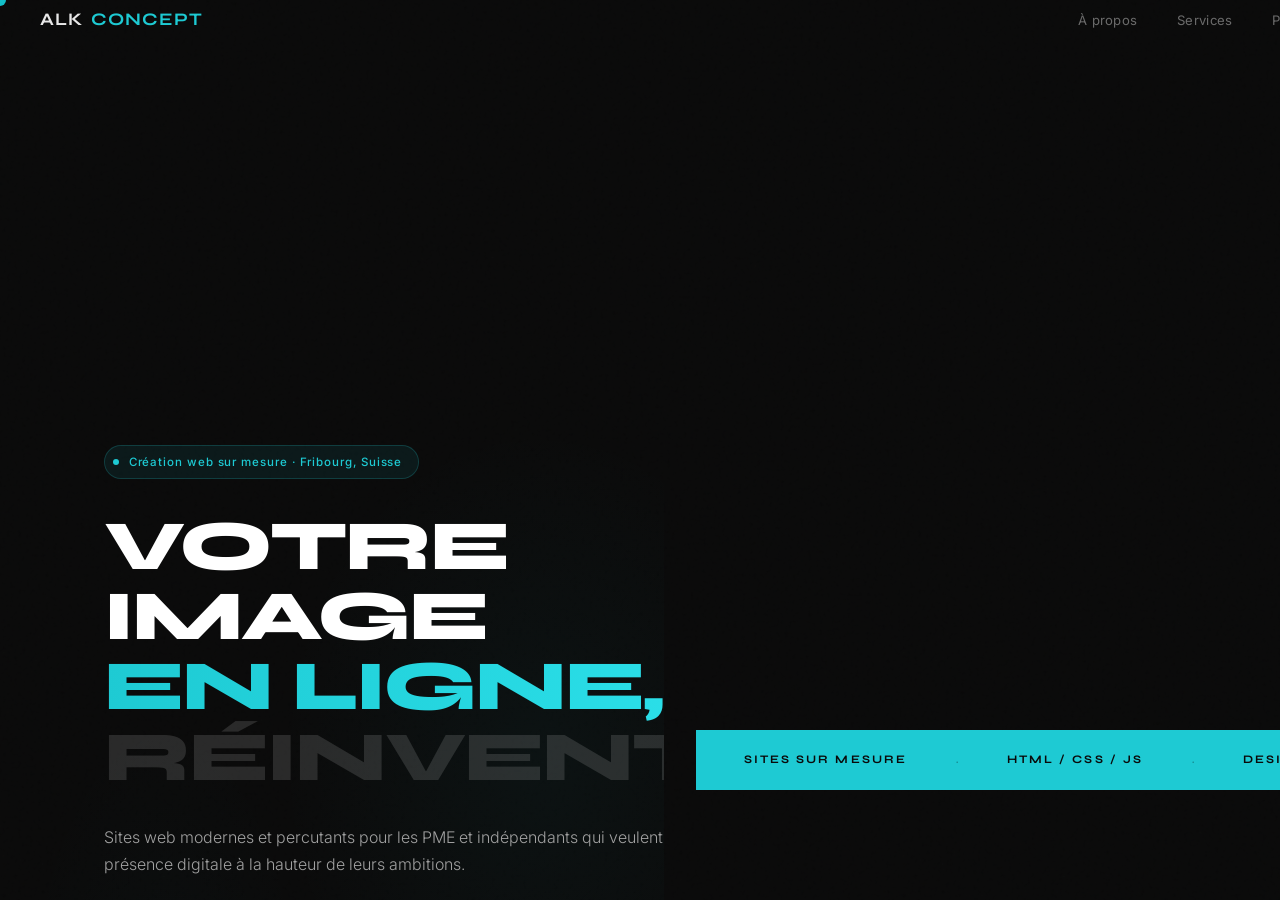
==== index.html @ 7eb096cd "Add files via upload" ====
<!DOCTYPE html>
<html lang="fr">
<head>
<meta charset="UTF-8">
<meta name="viewport" content="width=device-width, initial-scale=1.0, maximum-scale=1.0, user-scalable=no">
<title>ALK Concept | Création de sites web — Fribourg</title>
<link rel="icon" type="image/png" href="Logo%20arri%C3%A8re%20transp.png">
<link rel="apple-touch-icon" href="Logo%20arri%C3%A8re%20transp.png">
<link href="https://fonts.googleapis.com/css2?family=Inter:wght@300;400;500;600;700&family=Syne:wght@400;600;700;800&display=swap" rel="stylesheet">
<style>
*, *::before, *::after { margin:0; padding:0; box-sizing:border-box; }

:root {
  --bg: #0A0A0A;
  --bg2: #0F0F0F;
  --bg3: #141414;
  --white: #FFFFFF;
  --muted: #6B6B6B;
  --subtle: #A1A1A1;
  --accent: #1ECAD3;
  --accent2: #2FE6F0;
  --accent3: #159CA3;
  --border: rgba(255,255,255,0.08);
  --border2: rgba(255,255,255,0.04);
  --glow: rgba(30,202,211,0.25);
  --glow2: rgba(30,202,211,0.08);
}

html { scroll-behavior: smooth; width:100%; -webkit-text-size-adjust:100%; }
body {
  background: var(--bg);
  color: var(--white);
  font-family: 'Inter', sans-serif;
  font-weight: 300;
  line-height: 1.6;
  overflow-x: hidden;
  cursor: none;
}

/* ── CURSOR ─── */
#cursor {
  position: fixed;
  width: 12px; height: 12px;
  background: var(--accent);
  border-radius: 50%;
  pointer-events: none;
  z-index: 9999;
  transform: translate(-50%,-50%);
  transition: transform 0.1s ease, width 0.3s ease, height 0.3s ease, opacity 0.3s ease;
  mix-blend-mode: difference;
}
#cursor-glow {
  position: fixed;
  width: 300px; height: 300px;
  background: radial-gradient(circle, rgba(30,202,211,0.06) 0%, transparent 70%);
  border-radius: 50%;
  pointer-events: none;
  z-index: 9998;
  transform: translate(-50%,-50%);
  transition: transform 0.6s ease;
}
body:has(a:hover) #cursor,
body:has(button:hover) #cursor { width:28px; height:28px; opacity:0.7; }

@media (hover:none) {
  #cursor, #cursor-glow { display:none; }
  body { cursor: auto; }
}

/* ── KEYFRAMES ─── */
@keyframes fadeUp {
  from { opacity:0; transform:translateY(40px); }
  to   { opacity:1; transform:translateY(0); }
}
@keyframes fadeIn {
  from { opacity:0; }
  to   { opacity:1; }
}
@keyframes scrollTicker {
  from { transform:translateX(0); }
  to   { transform:translateX(-50%); }
}
@keyframes float {
  0%,100% { transform:translateY(0) rotate(0deg); }
  50%     { transform:translateY(-20px) rotate(3deg); }
}
@keyframes pulse {
  0%,100% { opacity:0.4; transform:scale(1); }
  50%     { opacity:0.7; transform:scale(1.05); }
}
@keyframes counterUp {
  from { opacity:0; transform:translateY(10px); }
  to   { opacity:1; transform:translateY(0); }
}
@keyframes shimmer {
  0%   { background-position:-200% center; }
  100% { background-position:200% center; }
}
@keyframes borderPulse {
  0%,100% { border-color: rgba(30,202,211,0.3); }
  50%     { border-color: rgba(30,202,211,0.8); }
}

/* ── NOISE TEXTURE ─── */
body::before {
  content:'';
  position:fixed; inset:0;
  background-image: url("data:image/svg+xml,%3Csvg viewBox='0 0 256 256' xmlns='http://www.w3.org/2000/svg'%3E%3Cfilter id='noise'%3E%3CfeTurbulence type='fractalNoise' baseFrequency='0.9' numOctaves='4' stitchTiles='stitch'/%3E%3C/filter%3E%3Crect width='100%25' height='100%25' filter='url(%23noise)' opacity='0.03'/%3E%3C/svg%3E");
  pointer-events:none;
  z-index:1;
  opacity:0.5;
}

/* ── NAV ─── */
#nav {
  position:fixed; top:0; left:0; right:0; z-index:100;
  padding:0 2.5rem;
  height:70px;
  display:grid;
  grid-template-columns: auto 1fr auto;
  align-items:center;
  gap:2rem;
  transition: background 0.4s ease, border-color 0.4s ease;
}
#nav.scrolled {
  background: rgba(10,10,10,0.92);
  backdrop-filter: blur(20px);
  border-bottom: 1px solid var(--border);
}
.nav-logo {
  text-decoration:none; z-index:2;
  display:flex; align-items:center;
  flex-shrink:0; gap:0;
}
.logo-alk {
  font-family:'Syne',sans-serif; font-weight:700;
  font-size:1.1rem; letter-spacing:0.06em;
  color:rgba(255,255,255,0.9);
}
.logo-concept {
  font-family:'Syne',sans-serif; font-weight:700;
  font-size:1.1rem; letter-spacing:0.06em;
  color:var(--accent); margin-left:0.45em;
}
.nav-center {
  display:flex; gap:2.5rem; list-style:none;
  justify-content:center; align-items:center;
}
.nav-center a {
  font-size:0.82rem; font-weight:400;
  color:var(--muted); text-decoration:none;
  transition:color 0.3s; letter-spacing:0.02em;
  white-space:nowrap;
}
.nav-center a:hover { color:var(--white); }
.nav-cta {
  background: transparent;
  border: 1px solid var(--border2);
  color:var(--white); padding:0.55rem 1.4rem;
  font-size:0.8rem; font-weight:500;
  border-radius:100px; text-decoration:none;
  transition: all 0.3s ease; white-space:nowrap;
  backdrop-filter:blur(10px); flex-shrink:0;
}
.nav-cta:hover {
  background:var(--accent);
  border-color:var(--accent);
  box-shadow: 0 0 30px var(--glow);
}
.nav-toggle {
  display:none; background:none; border:none;
  color:var(--white); cursor:none; padding:0.4rem;
  grid-column:3;
}
.nav-toggle svg { width:22px; height:22px; }
.nav-mobile {
  display:none;
  position:fixed; inset:70px 0 0 0;
  background: rgba(10,10,10,0.98);
  backdrop-filter:blur(20px);
  flex-direction:column; align-items:center; justify-content:center;
  gap:2.5rem; z-index:99;
}
.nav-mobile.open { display:flex; }
.nav-mobile a {
  font-family:'Syne',sans-serif; font-size:2rem; font-weight:700;
  color:var(--muted); text-decoration:none;
  transition:color 0.3s;
}
.nav-mobile a:hover { color:var(--accent); }

/* ── HERO ─── */
.hero {
  min-height:100vh;
  display:grid; grid-template-columns:1fr 1fr;
  position:relative; overflow:hidden;
  padding-top:70px;
}
.hero-left {
  display:flex; flex-direction:column; justify-content:center;
  padding: 6rem 3rem 6rem 4rem;
  position:relative; z-index:2;
}
.hero-right {
  position:relative; overflow:hidden;
  background: linear-gradient(135deg, rgba(30,202,211,0.03) 0%, transparent 60%);
}

/* Mesh gradient background */
.hero::after {
  content:'';
  position:absolute; inset:0;
  background:
    radial-gradient(ellipse 60% 50% at 80% 50%, rgba(30,202,211,0.04) 0%, transparent 70%),
    radial-gradient(ellipse 40% 60% at 20% 80%, rgba(30,202,211,0.02) 0%, transparent 60%);
  pointer-events:none;
}

.hero-badge {
  display:inline-flex; align-items:center; gap:0.6rem;
  background: rgba(30,202,211,0.08);
  border:1px solid rgba(30,202,211,0.2);
  border-radius:100px; padding:0.4rem 1rem 0.4rem 0.5rem;
  font-size:0.72rem; font-weight:500; letter-spacing:0.08em;
  color:var(--accent); margin-bottom:2rem;
  width:fit-content;
  animation: fadeUp 0.8s ease-out both;
}
.hero-badge-dot {
  width:6px; height:6px; border-radius:50%;
  background:var(--accent);
  animation: pulse 2s ease-in-out infinite;
}

.hero h1 {
  font-family:'Syne',sans-serif;
  font-size:clamp(3rem,5.5vw,5.5rem);
  font-weight:800; line-height:1.0;
  letter-spacing:-0.03em; margin-bottom:2rem;
  animation: fadeUp 0.8s ease-out 0.15s both;
}
.hero h1 .line1 { display:block; color:var(--white); }
.hero h1 .line2 {
  display:block;
  background: linear-gradient(90deg, var(--accent), var(--accent2), var(--accent));
  background-size:200% auto;
  -webkit-background-clip:text; -webkit-text-fill-color:transparent;
  background-clip:text;
  animation: shimmer 3s linear infinite;
}
.hero h1 .line3 {
  display:block;
  color: rgba(255,255,255,0.13);
}

.hero-sub {
  font-size:1rem; color:var(--subtle); font-weight:300;
  max-width:38rem; line-height:1.7; margin-bottom:3rem;
  animation: fadeUp 0.8s ease-out 0.3s both;
}
.hero-actions {
  display:flex; gap:1rem; flex-wrap:wrap;
  animation: fadeUp 0.8s ease-out 0.45s both;
}
.btn-primary {
  background:var(--accent); color:#0A0A0A;
  padding:0.9rem 2.2rem; font-size:0.85rem; font-weight:600;
  border-radius:100px; text-decoration:none;
  transition:all 0.3s ease; display:inline-flex; align-items:center; gap:0.5rem;
  letter-spacing:0.02em; border:none; cursor:none;
  position:relative; overflow:hidden;
}
.btn-primary::after {
  content:'';
  position:absolute; inset:0;
  background:linear-gradient(90deg,transparent,rgba(255,255,255,0.3),transparent);
  transform:translateX(-100%);
  transition:transform 0.5s;
}
.btn-primary:hover::after { transform:translateX(100%); }
.btn-primary:hover {
  background:var(--accent2);
  box-shadow:0 10px 40px var(--glow);
  transform:translateY(-2px);
}
.btn-ghost {
  background:transparent; color:var(--white);
  padding:0.9rem 2.2rem; font-size:0.85rem; font-weight:500;
  border-radius:100px; text-decoration:none; letter-spacing:0.02em;
  border:1px solid var(--border); transition:all 0.3s ease;
  display:inline-flex; align-items:center; gap:0.5rem;
}
.btn-ghost:hover {
  border-color:var(--accent);
  color:var(--accent);
  background:rgba(30,202,211,0.05);
}

.hero-stats {
  display:flex; gap:3rem; margin-top:4rem; padding-top:3rem;
  border-top:1px solid var(--border);
  animation: fadeUp 0.8s ease-out 0.6s both;
}
.hero-stat-val {
  font-family:'Syne',sans-serif;
  font-size:1.8rem; font-weight:700; color:var(--white);
  display:block; line-height:1;
}
.hero-stat-val span { color:var(--accent); }
.hero-stat-label {
  font-size:0.75rem; color:var(--muted); margin-top:0.3rem;
  display:block; letter-spacing:0.05em;
}

/* Hero visual — carousel */
.hero-visual {
  position:absolute; inset:0;
  display:flex; align-items:center; justify-content:center;
}
.card-carousel {
  display:flex; flex-direction:column; align-items:center; gap:1.5rem;
  width:320px;
}
.card-slides {
  position:relative; width:100%; height:380px;
}
.c-card {
  position:absolute; inset:0;
  border-radius:24px; overflow:hidden;
  background: linear-gradient(135deg, var(--bg3) 0%, rgba(30,202,211,0.04) 100%);
  border:1px solid var(--border);
  padding:2rem;
  display:flex; flex-direction:column;
  opacity:0; transform:translateX(40px) scale(0.96);
  transition: opacity 0.45s ease, transform 0.45s ease;
  pointer-events:none; cursor:default;
}
.c-card.active {
  opacity:1; transform:translateX(0) scale(1);
  pointer-events:auto;
}
.c-card.exit {
  opacity:0; transform:translateX(-40px) scale(0.96);
}
.c-card-num {
  font-family:'Syne',sans-serif; font-size:0.65rem; font-weight:700;
  color:var(--accent); letter-spacing:0.18em; margin-bottom:1.2rem;
}
.c-card-title {
  font-family:'Syne',sans-serif; font-size:1.35rem; font-weight:700;
  color:var(--white); line-height:1.2; margin-bottom:0.4rem;
}
.c-card-sub { font-size:0.78rem; color:var(--muted); margin-bottom:1.5rem; }
.c-card-line { height:1px; background:var(--border); margin-bottom:1.5rem; }
.c-card-items { display:flex; flex-direction:column; gap:0.75rem; flex:1; }
.c-card-item {
  display:flex; align-items:center; gap:0.6rem;
  font-size:0.8rem; color:var(--subtle);
}
.c-card-item::before {
  content:''; width:6px; height:6px; border-radius:50%;
  background:var(--accent); flex-shrink:0;
}
.c-card-footer {
  display:flex; justify-content:space-between; align-items:center;
  padding-top:1.5rem; border-top:1px solid var(--border); margin-top:auto;
}
.c-card-tag {
  font-size:0.68rem; padding:0.25rem 0.7rem; border-radius:100px;
  background:rgba(30,202,211,0.08); border:1px solid rgba(30,202,211,0.15);
  color:var(--accent); font-weight:500;
}
.c-card-price {
  font-family:'Syne',sans-serif; font-size:1rem; font-weight:700;
  color:var(--white);
}

/* Nav carousel */
.card-nav {
  display:flex; align-items:center; gap:1rem;
}
.card-btn {
  width:36px; height:36px; border-radius:50%;
  border:1px solid var(--border); background:transparent;
  color:var(--white); cursor:none;
  display:flex; align-items:center; justify-content:center;
  font-size:1rem; transition:all 0.3s ease;
}
.card-btn:hover {
  border-color:var(--accent); background:rgba(30,202,211,0.1);
  color:var(--accent);
}
.card-dots { display:flex; gap:0.5rem; align-items:center; }
.card-dot {
  width:6px; height:6px; border-radius:50%;
  background:var(--border); transition:all 0.3s ease; cursor:none;
  border:none; padding:0;
}
.card-dot.active {
  background:var(--accent); width:20px; border-radius:3px;
}

/* Floating elements */
.float-el {
  position:absolute;
  border-radius:12px;
  backdrop-filter:blur(10px);
  border:1px solid var(--border);
  background:rgba(20,20,20,0.8);
  animation:float 6s ease-in-out infinite;
}
.float-el:nth-child(1) {
  top:15%; left:5%;
  padding:0.8rem 1.2rem;
  font-size:0.72rem; color:var(--subtle);
  animation-delay:-2s;
}
.float-el:nth-child(2) {
  bottom:20%; left:8%;
  padding:0.8rem 1.2rem;
  font-size:0.72rem; color:var(--subtle);
  animation-delay:-4s;
}
.float-accent {
  display:inline; color:var(--accent); font-weight:600;
}

/* ── TICKER ─── */
.ticker-wrap {
  background:var(--accent); padding:0.9rem 0; overflow:hidden;
  position:relative; z-index:2;
}
.ticker-inner {
  display:inline-flex; gap:0; white-space:nowrap;
  animation: scrollTicker 20s linear infinite;
}
.ticker-item {
  font-family:'Syne',sans-serif;
  font-size:0.72rem; font-weight:700;
  letter-spacing:0.18em; text-transform:uppercase;
  color:#0A0A0A; padding:0 3rem;
}
.ticker-sep { color:rgba(0,0,0,0.3); }

/* ── SECTIONS ─── */
.section {
  padding: clamp(5rem,8vw,10rem) clamp(1.5rem,5vw,4rem);
}
.section-inner { max-width:1200px; margin:0 auto; }

.label {
  font-size:0.68rem; font-weight:600; letter-spacing:0.2em;
  text-transform:uppercase; color:var(--accent);
  display:flex; align-items:center; gap:0.6rem;
  margin-bottom:1.2rem;
}
.label::before {
  content:''; width:2rem; height:1px; background:var(--accent);
}

h2.title {
  font-family:'Syne',sans-serif;
  font-size:clamp(2.2rem,4vw,3.5rem);
  font-weight:800; line-height:1.05;
  letter-spacing:-0.03em; margin-bottom:1.5rem;
}

/* ── ABOUT ─── */
.about-grid {
  display:grid; grid-template-columns:1fr 1.4fr;
  gap:6rem; align-items:start;
}
.about-sticky { position:sticky; top:100px; }

.card-glass {
  background: rgba(255,255,255,0.02);
  border:1px solid var(--border);
  border-radius:24px; overflow:hidden;
  backdrop-filter:blur(10px);
  transition:all 0.4s ease;
}
.card-glass:hover {
  border-color:rgba(30,202,211,0.3);
  box-shadow: 0 20px 60px rgba(30,202,211,0.08);
  transform:translateY(-4px);
}

.about-card-header {
  padding:2.5rem 2rem 1.5rem;
  background:linear-gradient(135deg,rgba(30,202,211,0.05) 0%,transparent 60%);
  border-bottom:1px solid var(--border);
  position:relative; overflow:hidden;
}
.about-card-header::after {
  content:'ALK';
  position:absolute; right:1.5rem; bottom:-0.5rem;
  font-family:'Syne',sans-serif; font-size:5rem; font-weight:800;
  color:rgba(30,202,211,0.06); line-height:1; pointer-events:none;
  letter-spacing:-0.02em;
}
.avatar {
  width:52px; height:52px; border-radius:50%;
  background:linear-gradient(135deg,var(--accent),var(--accent3));
  display:flex; align-items:center; justify-content:center;
  font-family:'Syne',sans-serif; font-size:1rem; font-weight:700;
  color:#0A0A0A; margin-bottom:1.2rem;
}
.about-card-name {
  font-family:'Syne',sans-serif; font-weight:700;
  font-size:1rem; color:var(--white); margin-bottom:0.2rem;
}
.about-card-role { font-size:0.82rem; color:var(--muted); }

.about-card-stats { padding:0 2rem; }
.stat-row {
  display:flex; justify-content:space-between; align-items:center;
  padding:0.9rem 0; border-bottom:1px solid var(--border2);
  font-size:0.82rem;
}
.stat-row:last-child { border-bottom:none; }
.stat-key { color:var(--muted); }
.stat-data { color:var(--white); font-weight:400; }

.about-text .lead {
  font-size:1.1rem; color:var(--subtle); line-height:1.75;
  margin-bottom:1.8rem; font-weight:300;
}
.about-text p {
  font-size:0.92rem; color:var(--muted); line-height:1.75;
  margin-bottom:1.2rem;
}

.highlight-card {
  background:rgba(30,202,211,0.04);
  border:1px solid rgba(30,202,211,0.15);
  border-radius:16px; padding:1.5rem;
  margin:2.5rem 0;
  transition:all 0.3s ease;
}
.highlight-card:hover {
  background:rgba(30,202,211,0.07);
  border-color:rgba(30,202,211,0.3);
}
.highlight-card p {
  font-size:0.92rem; color:var(--white); line-height:1.7;
  margin:0;
}

.timeline { margin-top:2.5rem; }
.tl-row {
  display:flex; gap:1.5rem;
  padding:1.2rem 0; border-bottom:1px solid var(--border2);
  align-items:center;
}
.tl-row:first-child { border-top:1px solid var(--border2); }
.tl-tag {
  font-family:'Syne',sans-serif; font-size:0.75rem; font-weight:700;
  color:var(--accent); min-width:3.5rem; letter-spacing:0.08em;
}
.tl-content { font-size:0.85rem; color:var(--muted); }

/* ── SERVICES ─── */
.services-section { border-top:1px solid var(--border); }
.services-head {
  display:grid; grid-template-columns:1fr 1fr;
  gap:4rem; align-items:end; margin-bottom:5rem;
}
.services-desc { font-size:0.95rem; color:var(--muted); line-height:1.7; padding-top:2rem; }

.services-grid {
  display:grid; grid-template-columns:repeat(2,1fr);
  gap:1.5px; background:var(--border);
  border-radius:24px; overflow:hidden;
}
.service-card {
  background:var(--bg);
  padding:2.8rem 2.5rem;
  position:relative; overflow:hidden;
  transition:all 0.4s ease;
  cursor:default;
}
.service-card::before {
  content:'';
  position:absolute; top:0; left:0; right:0;
  height:2px;
  background:linear-gradient(90deg,transparent,var(--accent),transparent);
  transform:scaleX(0); transform-origin:left;
  transition:transform 0.4s ease;
}
.service-card:hover::before { transform:scaleX(1); }
.service-card:hover {
  background:var(--bg3);
}
.service-card::after {
  content:'';
  position:absolute; top:-40px; right:-40px;
  width:160px; height:160px; border-radius:50%;
  background:radial-gradient(circle,rgba(30,202,211,0.04) 0%,transparent 70%);
  transition:opacity 0.4s;
  opacity:0;
}
.service-card:hover::after { opacity:1; }

.service-icon {
  width:48px; height:48px; border-radius:12px;
  border:1px solid var(--border);
  background:rgba(30,202,211,0.05);
  display:flex; align-items:center; justify-content:center;
  margin-bottom:1.8rem;
  transition:all 0.3s;
}
.service-card:hover .service-icon {
  background:rgba(30,202,211,0.1);
  border-color:rgba(30,202,211,0.3);
}
.service-icon svg { width:22px; height:22px; stroke:var(--accent); fill:none; stroke-width:1.5; stroke-linecap:round; stroke-linejoin:round; }

.service-num {
  font-family:'Syne',sans-serif; font-size:0.65rem; font-weight:700;
  color:var(--accent); letter-spacing:0.15em; margin-bottom:0.8rem;
}
.service-name {
  font-family:'Syne',sans-serif; font-size:1.2rem; font-weight:700;
  color:var(--white); margin-bottom:0.8rem; line-height:1.2;
}
.service-desc {
  font-size:0.85rem; color:var(--muted); line-height:1.7;
  margin-bottom:1.8rem;
}
.service-footer {
  display:flex; justify-content:space-between; align-items:center;
  padding-top:1.5rem; border-top:1px solid var(--border2);
}
.service-tag {
  font-size:0.7rem; font-weight:500; padding:0.3rem 0.8rem;
  border-radius:100px; background:rgba(30,202,211,0.08);
  border:1px solid rgba(30,202,211,0.15);
  color:var(--accent);
}
.service-price {
  font-family:'Syne',sans-serif; font-size:0.9rem; font-weight:700;
  color:var(--white);
}

/* ── WHY ─── */
.why-section { background:var(--bg2); }
.why-head {
  display:flex; justify-content:space-between; align-items:flex-end;
  margin-bottom:5rem; gap:2rem; flex-wrap:wrap;
}
.why-sub { max-width:36rem; font-size:0.92rem; color:var(--muted); line-height:1.7; }

.why-grid {
  display:grid; grid-template-columns:repeat(3,1fr);
  gap:1.5px; background:var(--border);
  border-radius:24px; overflow:hidden;
}
.why-card {
  background:var(--bg2); padding:2.5rem 2rem;
  transition:all 0.3s ease; position:relative; overflow:hidden;
}
.why-card:hover {
  background:var(--bg3);
}
.why-card:hover .why-num-big {
  opacity:0.08;
}
.why-num-big {
  position:absolute; right:-0.5rem; bottom:-1rem;
  font-family:'Syne',sans-serif; font-size:6rem; font-weight:800;
  color:var(--accent); opacity:0.04; line-height:1; pointer-events:none;
  transition:opacity 0.3s;
}
.why-tag {
  font-family:'Syne',sans-serif; font-size:0.65rem; font-weight:700;
  color:var(--accent); letter-spacing:0.15em; margin-bottom:1.5rem; display:block;
}
.why-card h3 {
  font-family:'Syne',sans-serif; font-size:1rem; font-weight:700;
  color:var(--white); margin-bottom:0.8rem;
}
.why-card p { font-size:0.83rem; color:var(--muted); line-height:1.7; }

/* ── COUNTER BAND ─── */
.counter-band {
  background:linear-gradient(135deg,rgba(30,202,211,0.04) 0%,rgba(30,202,211,0.01) 100%);
  border-top:1px solid var(--border); border-bottom:1px solid var(--border);
  padding:4rem clamp(1.5rem,5vw,4rem);
}
.counter-inner {
  max-width:1200px; margin:0 auto;
  display:grid; grid-template-columns:repeat(4,1fr);
  gap:2rem;
}
.counter-item { text-align:center; }
.counter-val {
  font-family:'Syne',sans-serif;
  font-size:clamp(2rem,3.5vw,3rem); font-weight:800;
  color:var(--white); line-height:1.1; display:block;
}
.counter-val .accent { color:var(--accent); font-size:0.85em; }
.counter-label {
  font-size:0.78rem; color:var(--muted); margin-top:0.5rem; display:block;
  letter-spacing:0.05em;
}

/* ── CONTACT ─── */
.contact-section { border-top:1px solid var(--border); }

/* ── TARIFS ── */
.tarifs-section { border-top:1px solid var(--border); }
.tarifs-intro { text-align:center; margin-bottom:3.5rem; }
.tarifs-intro .label { margin-bottom:0.5rem; }
.tarifs-intro .title { margin-bottom:1rem; }
.tarifs-intro p { color:var(--subtle); max-width:520px; margin:0 auto; }

.tarifs-grid {
  display:grid;
  grid-template-columns: repeat(4, 1fr);
  gap:1.5rem;
  margin-bottom:3rem;
}

.tarif-card {
  background:var(--bg2);
  border:1px solid var(--border);
  border-radius:16px;
  padding:2rem 1.5rem;
  display:flex;
  flex-direction:column;
  gap:1rem;
  transition:transform 0.3s ease, border-color 0.3s ease, box-shadow 0.3s ease;
  position:relative;
  overflow:hidden;
}
.tarif-card::before {
  content:'';
  position:absolute;
  top:0; left:0; right:0;
  height:2px;
  background:linear-gradient(90deg, var(--accent), transparent);
  opacity:0;
  transition:opacity 0.3s ease;
}
.tarif-card:hover { transform:translateY(-6px); border-color:rgba(30,202,211,0.3); box-shadow:0 20px 40px rgba(30,202,211,0.08); }
.tarif-card:hover::before { opacity:1; }

.tarif-icon { display:flex; align-items:center; justify-content:flex-start; }
.tarif-name { font-family:'Syne',sans-serif; font-size:1.1rem; font-weight:700; color:var(--white); }
.tarif-desc { font-size:0.85rem; color:var(--subtle); line-height:1.6; flex:1; }
.tarif-price { font-family:'Syne',sans-serif; font-size:1.8rem; font-weight:800; color:var(--accent); }
.tarif-price span { font-size:0.85rem; font-weight:400; color:var(--subtle); }
.tarif-includes { list-style:none; display:flex; flex-direction:column; gap:0.4rem; }
.tarif-includes li { font-size:0.82rem; color:var(--subtle); display:flex; align-items:flex-start; gap:0.5rem; }
.tarif-includes li::before { content:'✓'; color:var(--accent); font-weight:700; flex-shrink:0; }

/* PACKS */
.packs-title {
  text-align:center;
  font-family:'Syne',sans-serif;
  font-size:1.3rem;
  font-weight:700;
  color:var(--white);
  margin-bottom:1.5rem;
}
.packs-title span { color:var(--accent); }

.packs-grid {
  display:grid;
  grid-template-columns: repeat(2, 1fr);
  gap:1.5rem;
  max-width:800px;
  margin:0 auto 3rem;
}

.pack-card {
  background:var(--bg2);
  border:1px solid var(--border);
  border-radius:16px;
  padding:2rem;
  display:flex;
  flex-direction:column;
  gap:1rem;
  transition:transform 0.3s ease, border-color 0.3s ease, box-shadow 0.3s ease;
  position:relative;
  overflow:hidden;
}
.pack-card.featured {
  border-color:rgba(30,202,211,0.4);
  background:linear-gradient(135deg, rgba(30,202,211,0.05), var(--bg2));
}
.pack-badge {
  position:absolute;
  top:16px; right:16px;
  background:var(--accent);
  color:#000;
  font-size:0.7rem;
  font-weight:700;
  padding:3px 10px;
  border-radius:20px;
  text-transform:uppercase;
  letter-spacing:0.05em;
}
.pack-card:hover { transform:translateY(-6px); border-color:rgba(30,202,211,0.4); box-shadow:0 20px 40px rgba(30,202,211,0.08); }
.pack-name { font-family:'Syne',sans-serif; font-size:1.3rem; font-weight:700; color:var(--white); }
.pack-content { font-size:0.85rem; color:var(--subtle); }
.pack-price { font-family:'Syne',sans-serif; font-size:2.2rem; font-weight:800; color:var(--accent); }
.pack-price span { font-size:0.85rem; font-weight:400; color:var(--subtle); }
.pack-includes { list-style:none; display:flex; flex-direction:column; gap:0.5rem; }
.pack-includes li { font-size:0.85rem; color:var(--subtle); display:flex; align-items:flex-start; gap:0.5rem; }
.pack-includes li::before { content:'✓'; color:var(--accent); font-weight:700; flex-shrink:0; }

.tarifs-note {
  text-align:center;
  color:var(--muted);
  font-size:0.85rem;
}
.tarifs-note a {
  color:var(--accent);
  text-decoration:none;
}
.tarifs-note a:hover { text-decoration:underline; }

@media(max-width:1000px) {
  .tarifs-grid { grid-template-columns:repeat(2,1fr); }
}
@media(max-width:600px) {
  .tarifs-grid { grid-template-columns:1fr; }
  .packs-grid { grid-template-columns:1fr; }
}
.contact-grid {
  display:grid; grid-template-columns:1fr 1.2fr;
  gap:6rem; align-items:start;
}

.contact-info { margin-top:3rem; }
.info-block {
  padding:1.2rem 0; border-bottom:1px solid var(--border2);
}
.info-block:first-child { border-top:1px solid var(--border2); }
.info-key {
  font-size:0.65rem; font-weight:600; letter-spacing:0.18em;
  text-transform:uppercase; color:var(--accent); margin-bottom:0.4rem;
}
.info-val {
  font-size:0.95rem; color:var(--white);
}
.info-val a {
  color:var(--white); text-decoration:none; transition:color 0.3s;
}
.info-val a:hover { color:var(--accent); }

.form-wrap { margin-top:3rem; }
.form-title {
  font-family:'Syne',sans-serif; font-size:1.6rem; font-weight:700;
  color:var(--white); margin-bottom:2rem; line-height:1.2;
}
.form { display:flex; flex-direction:column; gap:1rem; }
.form-2 { display:grid; grid-template-columns:1fr 1fr; gap:1rem; }
.field { display:flex; flex-direction:column; gap:0.4rem; }
.field label {
  font-size:0.65rem; font-weight:600; letter-spacing:0.15em;
  text-transform:uppercase; color:var(--muted);
}
.field input, .field textarea, .field select {
  background:rgba(255,255,255,0.03);
  border:1px solid var(--border);
  color:var(--white); padding:0.9rem 1.1rem;
  font-family:'Inter',sans-serif; font-size:0.9rem; font-weight:300;
  border-radius:12px; outline:none;
  transition:border-color 0.3s, background 0.3s;
  -webkit-appearance:none;
}
.field input:focus, .field textarea:focus, .field select:focus {
  border-color:rgba(30,202,211,0.5);
  background:rgba(30,202,211,0.03);
}
.field select option { background:#1a1a1a; }
.field textarea { min-height:130px; resize:vertical; }
.form-btn {
  background:var(--accent); color:#0A0A0A;
  padding:1rem 2.5rem; font-family:'Inter',sans-serif;
  font-size:0.85rem; font-weight:700; letter-spacing:0.05em;
  cursor:none; border:none; border-radius:100px;
  align-self:flex-start; transition:all 0.3s ease;
  display:inline-flex; align-items:center; gap:0.5rem;
  position:relative; overflow:hidden;
}
.form-btn::after {
  content:'';
  position:absolute; inset:0;
  background:linear-gradient(90deg,transparent,rgba(255,255,255,0.3),transparent);
  transform:translateX(-100%); transition:transform 0.5s;
}
.form-btn:hover::after { transform:translateX(100%); }
.form-btn:hover {
  background:var(--accent2);
  box-shadow:0 10px 40px var(--glow);
  transform:translateY(-2px);
}

/* ── FOOTER ─── */
footer {
  background:var(--bg); border-top:1px solid var(--border);
  padding:2.5rem clamp(1.5rem,5vw,4rem);
  display:flex; justify-content:space-between; align-items:center;
  flex-wrap:wrap; gap:1.5rem;
}
.footer-logo {
  font-family:'Syne',sans-serif; font-size:0.9rem; font-weight:700;
  letter-spacing:0.12em; color:var(--white);
  display:flex; align-items:center; gap:0.5rem;
}
.footer-logo .dot { width:6px; height:6px; border-radius:50%; background:var(--accent); }
.footer-copy { font-size:0.75rem; color:var(--muted); }

/* ── REVEAL ─── */
.reveal { opacity:0; transform:translateY(30px); }
.reveal.in {
  animation: fadeUp 0.9s cubic-bezier(.16,1,.3,1) forwards;
}

/* ── RESPONSIVE ─── */
@media (max-width:1000px) {
  /* Nav */
  #nav {
    padding: 0 1.25rem;
    grid-template-columns: auto auto;
    justify-content: space-between;
  }
  .nav-center { display:none; }
  .nav-cta { display:none; }
  .nav-toggle { display:flex; grid-column:auto; }

  /* Hero */
  .hero { grid-template-columns:1fr; min-height:auto; }
  .hero-left {
    padding: 7rem 1.25rem 3.5rem;
    text-align:center; align-items:center;
  }
  .hero-right { display:none; }
  .hero-stats { justify-content:center; flex-wrap:wrap; gap:2rem; }
  .hero-actions { justify-content:center; }
  .hero h1 { font-size: clamp(2.5rem,9vw,4rem); }
  .hero-sub { font-size:0.95rem; }

  /* Sections */
  .section { padding: 4rem 1.25rem; }
  .section-inner { padding:0; }

  /* About */
  .about-grid { grid-template-columns:1fr; gap:2.5rem; }
  .about-sticky { position:static; }

  /* Services */
  .services-head { grid-template-columns:1fr; gap:1rem; }
  .services-grid { grid-template-columns:1fr; }

  /* Why */
  .why-grid { grid-template-columns:1fr 1fr; }

  /* Counter */
  .counter-band { padding: 3rem 1.25rem; }
  .counter-inner { grid-template-columns:repeat(2,1fr); gap:2rem; }

  /* Contact */
  .contact-grid { grid-template-columns:1fr; gap:2.5rem; }
  .form-wrap { margin-top:0; }

  /* Footer */
  footer { padding: 2rem 1.25rem; }
}

@media (max-width:600px) {
  /* Nav */
  #nav { padding: 0 1rem; }

  /* Hero — tout doit rester dans l'écran */
  .hero { overflow:hidden; }
  .hero-left {
    padding: 5.5rem 1.2rem 2.5rem;
    width: 100%; max-width: 100%;
  }
  .hero-badge {
    font-size: 0.6rem;
    white-space: normal;
    text-align: center;
    justify-content: center;
    max-width: 100%;
    padding: 0.4rem 0.8rem;
  }
  .hero h1 {
    font-size: clamp(1.9rem, 8.5vw, 2.6rem);
    letter-spacing: -0.02em;
    word-break: keep-all;
    width: 100%;
  }
  .hero-sub {
    font-size: 0.88rem;
    max-width: 100%;
  }
  .hero-actions {
    flex-direction: column;
    width: 100%; gap: 0.75rem;
  }
  .btn-primary, .btn-ghost {
    width: 100%; justify-content: center;
    padding: 0.85rem 1rem; font-size: 0.85rem;
  }
  .hero-stats {
    display: grid;
    grid-template-columns: 1fr 1fr;
    gap: 1rem; width: 100%;
    padding-top: 1.5rem; margin-top: 1.5rem;
  }
  .hero-stats > div:last-child {
    grid-column: span 2; text-align: center;
  }
  .hero-stat-val { font-size: 1.5rem; }
  .hero-stat-label { font-size: 0.7rem; }

  /* Sections */
  .section { padding: 3.5rem 1.2rem; }
  h2.title { font-size: clamp(1.8rem, 8vw, 2.5rem); }

  /* About */
  .about-card-header { padding: 1.8rem 1.5rem 1.2rem; }
  .about-card-stats { padding: 0 1.5rem; }

  /* Services */
  .service-card { padding: 2rem 1.5rem; }

  /* Why */
  .why-grid { grid-template-columns:1fr; }
  .why-head { flex-direction:column; gap:1rem; }

  /* Counter */
  .counter-band { padding: 2.5rem 1.2rem; }
  .counter-inner { grid-template-columns:1fr 1fr; gap:1.5rem; }
  .counter-val { font-size: clamp(1.5rem, 7vw, 2rem); }

  /* Contact */
  .form-2 { grid-template-columns:1fr; }
  .contact-grid { gap:2rem; }
  .form-title { font-size:1.3rem; }
  .contact-info { margin-top:1.5rem; }

  /* Footer */
  footer { flex-direction:column; align-items:flex-start; gap:0.8rem; padding:1.8rem 1.2rem; }
}
</style>
</head>
<body>

<div id="cursor"></div>
<div id="cursor-glow"></div>

<!-- NAV -->
<nav id="nav">
  <a class="nav-logo" href="#home">
    <span class="logo-alk">ALK</span><span class="logo-concept">CONCEPT</span>
  </a>
  <ul class="nav-center">
    <li><a href="#about">À propos</a></li>
    <li><a href="#services">Services</a></li>
    <li><a href="#pourquoi">Pourquoi moi</a></li>
    <li><a href="#tarifs">Tarifs</a></li>
    <li><a href="#contact">Contact</a></li>
  </ul>
  <a href="#contact" class="nav-cta">Démarrer un projet →</a>
  <button class="nav-toggle" id="navToggle" aria-label="Menu">
    <svg viewBox="0 0 24 24" fill="none" stroke="currentColor" stroke-width="2" stroke-linecap="round" stroke-linejoin="round">
      <path id="menu-icon-1" d="M3 6h18"/><path id="menu-icon-2" d="M3 12h18"/><path id="menu-icon-3" d="M3 18h18"/>
    </svg>
  </button>
<!-- MOBILE NAV -->
<div class="nav-mobile" id="navMobile">
  <a href="#about" class="nav-mobile-link">À propos</a>
  <a href="#services" class="nav-mobile-link">Services</a>
  <a href="#pourquoi" class="nav-mobile-link">Pourquoi moi</a>
  <a href="#tarifs" class="nav-mobile-link">Tarifs</a>
  <a href="#contact" class="nav-mobile-link">Contact</a>
</div>

<!-- HERO -->
<section class="hero" id="home">
  <div class="hero-left">
    <div class="hero-badge">
      <span class="hero-badge-dot"></span>
      Création web sur mesure · Fribourg, Suisse
    </div>
    <h1>
      <span class="line1">VOTRE IMAGE</span>
      <span class="line2">EN LIGNE,</span>
      <span class="line3">RÉINVENTÉE.</span>
    </h1>
    <p class="hero-sub">
      Sites web modernes et percutants pour les PME et indépendants
      qui veulent une présence digitale à la hauteur de leurs ambitions.
    </p>
    <div class="hero-actions">
      <a href="#services" class="btn-primary">Mes services <span>↓</span></a>
      <a href="#contact" class="btn-ghost">Me contacter</a>
    </div>
    <div class="hero-stats">
      <div>
        <span class="hero-stat-val">5–7<span>j</span></span>
        <span class="hero-stat-label">Délai de livraison</span>
      </div>
      <div>
        <span class="hero-stat-val">100<span>%</span></span>
        <span class="hero-stat-label">Sur mesure</span>
      </div>
      <div>
        <span class="hero-stat-val">CHF<span>0</span></span>
        <span class="hero-stat-label">De frais cachés</span>
      </div>
    </div>
  </div>

  <div class="hero-right">
    <div class="float-el">⚡ Livraison express <span class="float-accent">5 jours</span></div>
    <div class="float-el">✓ Satisfaction <span class="float-accent">garantie</span></div>
    <div class="hero-visual">
      <div class="card-carousel" id="cardCarousel">
        <div class="card-slides">

          <!-- Carte 1 -->
          <div class="c-card active">
            <div class="c-card-num">01 / 04</div>
            <div class="c-card-title">Site vitrine<br>sur mesure</div>
            <div class="c-card-sub">Votre identité, sublimée en ligne</div>
            <div class="c-card-line"></div>
            <div class="c-card-items">
              <div class="c-card-item">Design 100% personnalisé</div>
              <div class="c-card-item">Responsive mobile & tablette</div>
              <div class="c-card-item">Contenu rédigé inclus</div>
              <div class="c-card-item">Livraison en 5–7 jours</div>
            </div>
            <div class="c-card-footer">
              <span class="c-card-tag">HTML / CSS / JS</span>
              <span class="c-card-price">CHF 690.–</span>
            </div>
          </div>

          <!-- Carte 2 -->
          <div class="c-card">
            <div class="c-card-num">02 / 04</div>
            <div class="c-card-title">Refonte de<br>site existant</div>
            <div class="c-card-sub">Donnez un second souffle à votre image</div>
            <div class="c-card-line"></div>
            <div class="c-card-items">
              <div class="c-card-item">Modernisation complète</div>
              <div class="c-card-item">Design mobile-first</div>
              <div class="c-card-item">Performance optimisée</div>
              <div class="c-card-item">Même contenu, nouvelle vie</div>
            </div>
            <div class="c-card-footer">
              <span class="c-card-tag">Redesign</span>
              <span class="c-card-price">CHF 590.–</span>
            </div>
          </div>

          <!-- Carte 3 -->
          <div class="c-card">
            <div class="c-card-num">03 / 04</div>
            <div class="c-card-title">Maintenance<br>mensuelle</div>
            <div class="c-card-sub">Votre site toujours au top</div>
            <div class="c-card-line"></div>
            <div class="c-card-items">
              <div class="c-card-item">Mises à jour de contenu</div>
              <div class="c-card-item">Surveillance du site</div>
              <div class="c-card-item">Corrections de bugs</div>
              <div class="c-card-item">Support email & téléphone</div>
            </div>
            <div class="c-card-footer">
              <span class="c-card-tag">Mensuel</span>
              <span class="c-card-price">CHF 79.–/mois</span>
            </div>
          </div>

          <!-- Carte 4 -->
          <div class="c-card">
            <div class="c-card-num">04 / 04</div>
            <div class="c-card-title">SEO<br>de base</div>
            <div class="c-card-sub">Visibilité maximale sur Google</div>
            <div class="c-card-line"></div>
            <div class="c-card-items">
              <div class="c-card-item">Optimisation des balises</div>
              <div class="c-card-item">Suivi Google Search Console</div>
              <div class="c-card-item">Rapport mensuel</div>
              <div class="c-card-item">Conseils d'amélioration</div>
            </div>
            <div class="c-card-footer">
              <span class="c-card-tag">Mensuel</span>
              <span class="c-card-price">CHF 199.–/mois</span>
            </div>
          </div>

        </div>

        <!-- Navigation -->
        <div class="card-nav">
          <button class="card-btn" id="cardPrev">←</button>
          <div class="card-dots" id="cardDots">
            <button class="card-dot active"></button>
            <button class="card-dot"></button>
            <button class="card-dot"></button>
            <button class="card-dot"></button>
          </div>
          <button class="card-btn" id="cardNext">→</button>
        </div>
      </div>
    </div>
  </div>
</section>

<!-- TICKER -->
<div class="ticker-wrap">
  <div class="ticker-inner">
    <span class="ticker-item">Sites sur mesure</span><span class="ticker-sep">·</span>
    <span class="ticker-item">HTML / CSS / JS</span><span class="ticker-sep">·</span>
    <span class="ticker-item">Design premium</span><span class="ticker-sep">·</span>
    <span class="ticker-item">Responsive mobile</span><span class="ticker-sep">·</span>
    <span class="ticker-item">Fribourg, Suisse</span><span class="ticker-sep">·</span>
    <span class="ticker-item">Livraison 5–7 jours</span><span class="ticker-sep">·</span>
    <span class="ticker-item">Prix transparent</span><span class="ticker-sep">·</span>
    <span class="ticker-item">Sites sur mesure</span><span class="ticker-sep">·</span>
    <span class="ticker-item">HTML / CSS / JS</span><span class="ticker-sep">·</span>
    <span class="ticker-item">Design premium</span><span class="ticker-sep">·</span>
    <span class="ticker-item">Responsive mobile</span><span class="ticker-sep">·</span>
    <span class="ticker-item">Fribourg, Suisse</span><span class="ticker-sep">·</span>
    <span class="ticker-item">Livraison 5–7 jours</span><span class="ticker-sep">·</span>
    <span class="ticker-item">Prix transparent</span><span class="ticker-sep">·</span>
  </div>
</div>

<!-- ABOUT -->
<section class="section" id="about">
  <div class="section-inner">
    <div class="about-grid">
      <div class="about-sticky reveal">
        <div class="card-glass">
          <div class="about-card-header">
            <div class="avatar">ALK</div>
            <div class="about-card-name">Alexis Ludwig Käser</div>
            <div class="about-card-role">Créateur web freelance</div>
          </div>
          <div class="about-card-stats">
            <div class="stat-row">
              <span class="stat-key">Formation</span>
              <span class="stat-data">CFC Employé de commerce</span>
            </div>
            <div class="stat-row">
              <span class="stat-key">En cours</span>
              <span class="stat-data">Maturité professionnelle</span>
            </div>
            <div class="stat-row">
              <span class="stat-key">Objectif</span>
              <span class="stat-data">HEG Fribourg</span>
            </div>
            <div class="stat-row">
              <span class="stat-key">Localisation</span>
              <span class="stat-data">Posieux, Fribourg</span>
            </div>
            <div class="stat-row">
              <span class="stat-key">Spécialité</span>
              <span class="stat-data">HTML · CSS · JS</span>
            </div>
          </div>
        </div>
      </div>

      <div class="about-text reveal">
        <span class="label">Qui suis-je</span>
        <h2 class="title">Passionné du digital,<br>créateur de votre présence.</h2>

        <p class="lead">
          Le web m'a toujours fasciné, cette capacité à créer des expériences
          visuelles percutantes, accessibles à n'importe qui dans le monde, à partir de
          quelques lignes de code. Depuis que j'ai découvert ça, je n'ai jamais arrêté.
        </p>

        <p>
          Titulaire d'un CFC d'employé de commerce, je prépare actuellement ma maturité
          professionnelle pour intégrer la Haute École de Gestion (HEG) de Fribourg.
          Cette double culture, créative et business, me permet de concevoir des sites
          qui ne sont pas seulement beaux, mais qui servent vraiment vos objectifs.
        </p>

        <div class="highlight-card">
          <p>
            Sous la marque <strong>ALK Concept</strong>, je propose des sites web sur mesure aux PME et
            indépendants qui veulent une présence en ligne à la hauteur de leur ambition —
            sans passer par une agence aux tarifs inaccessibles.
          </p>
        </div>

        <div class="timeline">
          <div class="tl-row">
            <div class="tl-tag">CFC</div>
            <div class="tl-content">Employé de commerce : rigueur, gestion, relation client</div>
          </div>
          <div class="tl-row">
            <div class="tl-tag">2026</div>
            <div class="tl-content">Maturité professionnelle en cours, intégration HEG prévue</div>
          </div>
          <div class="tl-row">
            <div class="tl-tag">ALK</div>
            <div class="tl-content">Fondation d'ALK Concept, création de sites web sur mesure</div>
          </div>
        </div>
      </div>
    </div>
  </div>
</section>

<!-- SERVICES -->
<section class="section services-section" id="services">
  <div class="section-inner">
    <div class="services-head reveal">
      <div>
        <span class="label">Ce que je propose</span>
        <h2 class="title">Mes services</h2>
      </div>
      <p class="services-desc">
        Des prestations complètes pour donner à votre entreprise
        une présence en ligne professionnelle et mémorable.
      </p>
    </div>

    <div class="services-grid reveal">
      <div class="service-card">
        <div class="service-icon">
          <svg viewBox="0 0 24 24"><rect x="3" y="3" width="18" height="18" rx="2"/><path d="M3 9h18"/><path d="M9 21V9"/></svg>
        </div>
        <div class="service-num">01</div>
        <div class="service-name">Site vitrine</div>
        <div class="service-desc">Un site web moderne et sur mesure, conçu de A à Z selon votre identité. Design responsive, formulaire de contact et livraison en 5 à 7 jours.</div>
        <div class="service-footer">
          <span class="service-tag">HTML / CSS / JS</span>
          <span class="service-price">CHF 690.–</span>
        </div>
      </div>
      <div class="service-card">
        <div class="service-icon">
          <svg viewBox="0 0 24 24"><path d="M12 20h9"/><path d="M16.5 3.5a2.121 2.121 0 013 3L7 19l-4 1 1-4L16.5 3.5z"/></svg>
        </div>
        <div class="service-num">02</div>
        <div class="service-name">Refonte de site</div>
        <div class="service-desc">Votre site est vieillissant ? Je le modernise complètement tout en conservant votre contenu et votre identité de marque.</div>
        <div class="service-footer">
          <span class="service-tag">Redesign</span>
          <span class="service-price">CHF 590.–</span>
        </div>
      </div>
      <div class="service-card">
        <div class="service-icon">
          <svg viewBox="0 0 24 24"><path d="M14.7 6.3a1 1 0 0 0 0 1.4l1.6 1.6a1 1 0 0 0 1.4 0l3.77-3.77a6 6 0 0 1-7.94 7.94l-6.91 6.91a2.12 2.12 0 0 1-3-3l6.91-6.91a6 6 0 0 1 7.94-7.94l-3.76 3.76z"/></svg>
        </div>
        <div class="service-num">03</div>
        <div class="service-name">Maintenance mensuelle</div>
        <div class="service-desc">Je m'occupe de votre site chaque mois : mises à jour de contenu, corrections de bugs et support disponible.</div>
        <div class="service-footer">
          <span class="service-tag">Mensuel</span>
          <span class="service-price">CHF 79.–/mois</span>
        </div>
      </div>
      <div class="service-card">
        <div class="service-icon">
          <svg viewBox="0 0 24 24"><polyline points="22 12 18 12 15 21 9 3 6 12 2 12"/></svg>
        </div>
        <div class="service-num">04</div>
        <div class="service-name">SEO de base</div>
        <div class="service-desc">Améliorez votre visibilité sur Google chaque mois avec un suivi régulier, des optimisations et des rapports clairs.</div>
        <div class="service-footer">
          <span class="service-tag">Mensuel</span>
          <span class="service-price">CHF 199.–/mois</span>
        </div>
      </div>
    </div>
  </div>
</section>

<!-- COUNTER BAND -->
<div class="counter-band">
  <div class="counter-inner reveal">
    <div class="counter-item">
      <span class="counter-val" data-count="7">0<span class="accent"> jours</span></span>
      <span class="counter-label">Délai de livraison maximum</span>
    </div>
    <div class="counter-item">
      <span class="counter-val" data-count="2">0<span class="accent">×</span></span>
      <span class="counter-label">Cycles de révisions inclus</span>
    </div>
    <div class="counter-item">
      <span class="counter-val" data-count="100">0<span class="accent">%</span></span>
      <span class="counter-label">Sur mesure, sans template</span>
    </div>
    <div class="counter-item">
      <span class="counter-val" data-count="0">0<span class="accent">CHF</span></span>
      <span class="counter-label">Frais cachés, zéro TVA</span>
    </div>
  </div>
</div>

<!-- WHY -->
<section class="section why-section" id="pourquoi">
  <div class="section-inner">
    <div class="why-head reveal">
      <div>
        <span class="label">Mes atouts</span>
        <h2 class="title">Pourquoi choisir<br>ALK Concept ?</h2>
      </div>
      <p class="why-sub">6 raisons concrètes de me faire confiance pour votre projet web.</p>
    </div>

    <div class="why-grid reveal">
      <div class="why-card">
        <span class="why-num-big">01</span>
        <span class="why-tag">01 — CONTACT</span>
        <h3>Contact rapide</h3>
        <p>Vous m'écrivez, je réponds dans les 24h. On fait un appel pour cerner votre projet et vous avez une première idée du résultat dès la semaine suivante.</p>
      </div>
      <div class="why-card">
        <span class="why-num-big">02</span>
        <span class="why-tag">02 — QUALITÉ</span>
        <h3>100% sur mesure</h3>
        <p>Pas de template tout fait. Chaque site est pensé pour vous, votre activité et vos clients.</p>
      </div>
      <div class="why-card">
        <span class="why-num-big">03</span>
        <span class="why-tag">03 — LOCAL</span>
        <h3>Local & disponible</h3>
        <p>Je suis basé à Posieux (Fribourg) et disponible pour se rencontrer en personne si vous préférez.</p>
      </div>
      <div class="why-card">
        <span class="why-num-big">04</span>
        <span class="why-tag">04 — PRIX</span>
        <h3>Prix transparent</h3>
        <p>Devis clair dès le départ, sans surprise. Paiement en deux fois possible selon le projet.</p>
      </div>
      <div class="why-card">
        <span class="why-num-big">05</span>
        <span class="why-tag">05 — GARANTIE</span>
        <h3>Satisfaction garantie</h3>
        <p>2 cycles de révisions inclus. On ajuste jusqu'à ce que vous soyez vraiment satisfait.</p>
      </div>
      <div class="why-card">
        <span class="why-num-big">06</span>
        <span class="why-tag">06 — VITESSE</span>
        <h3>Livraison rapide</h3>
        <p>Un site complet livré en 5 à 7 jours ouvrables si on travaille efficacement ensemble.</p>
      </div>
    </div>
  </div>
</section>

<!-- TARIFS -->
<section class="section tarifs-section" id="tarifs">
  <div class="section-inner">

    <div class="tarifs-intro reveal">
      <span class="label">Tarifs</span>
      <h2 class="title">Des prix clairs,<br>sans surprise.</h2>
      <p>Des tarifs transparents et accessibles pour les indépendants, PME et entrepreneurs de Suisse romande.</p>
    </div>

    <!-- Services -->
    <div class="tarifs-grid">
      <div class="tarif-card reveal">
        <div class="tarif-icon"><svg viewBox="0 0 24 24" width="32" height="32" fill="none" stroke="var(--accent)" stroke-width="1.5"><rect x="3" y="3" width="18" height="18" rx="2"/><path d="M3 9h18"/><path d="M9 21V9"/></svg></div>
        <div class="tarif-name">Site vitrine</div>
        <div class="tarif-desc">Un site web moderne et sur mesure, conçu de A à Z selon votre identité.</div>
        <div class="tarif-price">CHF 690 <span>unique</span></div>
        <ul class="tarif-includes">
          <li>5 à 8 pages</li>
          <li>Design responsive (mobile & desktop)</li>
          <li>Formulaire de contact</li>
          <li>Livraison en 5 à 7 jours</li>
        </ul>
      </div>

      <div class="tarif-card reveal">
        <div class="tarif-icon"><svg viewBox="0 0 24 24" width="32" height="32" fill="none" stroke="var(--accent)" stroke-width="1.5"><path d="M12 20h9"/><path d="M16.5 3.5a2.121 2.121 0 013 3L7 19l-4 1 1-4L16.5 3.5z"/></svg></div>
        <div class="tarif-name">Refonte de site</div>
        <div class="tarif-desc">Votre site est vieillissant ? Je le modernise complètement tout en conservant votre contenu.</div>
        <div class="tarif-price">CHF 590 <span>unique</span></div>
        <ul class="tarif-includes">
          <li>Nouveau design moderne</li>
          <li>Migration du contenu existant</li>
          <li>Optimisation mobile</li>
          <li>Livraison en 5 à 7 jours</li>
        </ul>
      </div>

      <div class="tarif-card reveal">
        <div class="tarif-icon"><svg viewBox="0 0 24 24" width="32" height="32" fill="none" stroke="var(--accent)" stroke-width="1.5"><path d="M14.7 6.3a1 1 0 0 0 0 1.4l1.6 1.6a1 1 0 0 0 1.4 0l3.77-3.77a6 6 0 0 1-7.94 7.94l-6.91 6.91a2.12 2.12 0 0 1-3-3l6.91-6.91a6 6 0 0 1 7.94-7.94l-3.76 3.76z"/></svg></div>
        <div class="tarif-name">Maintenance</div>
        <div class="tarif-desc">Je m'occupe de votre site chaque mois : mises à jour, corrections et disponibilité.</div>
        <div class="tarif-price">CHF 79 <span>/mois</span></div>
        <ul class="tarif-includes">
          <li>Mises à jour de contenu</li>
          <li>Surveillance du site</li>
          <li>Corrections de bugs</li>
          <li>Support par email & téléphone</li>
        </ul>
      </div>

      <div class="tarif-card reveal">
        <div class="tarif-icon"><svg viewBox="0 0 24 24" width="32" height="32" fill="none" stroke="var(--accent)" stroke-width="1.5"><polyline points="22 12 18 12 15 21 9 3 6 12 2 12"/></svg></div>
        <div class="tarif-name">SEO de base</div>
        <div class="tarif-desc">Améliorez votre visibilité sur Google chaque mois avec un suivi régulier et des rapports clairs.</div>
        <div class="tarif-price">CHF 199 <span>/mois</span></div>
        <ul class="tarif-includes">
          <li>Optimisation des balises</li>
          <li>Suivi Google Search Console</li>
          <li>Rapport mensuel des performances</li>
          <li>Conseils d'amélioration</li>
        </ul>
      </div>
    </div>

    <!-- Packs -->
    <div class="packs-title reveal">Les <span>packs</span>, encore plus avantageux</div>
    <div class="packs-grid">
      <div class="pack-card reveal">
        <div class="pack-name">Pack Starter</div>
        <div class="pack-content">L'essentiel pour démarrer avec un site professionnel et une présence en ligne soignée.</div>
        <div class="pack-price">CHF 749 <span>tout compris</span></div>
        <ul class="pack-includes">
          <li>Site vitrine complet (5-8 pages)</li>
          <li>1 mois de maintenance offert</li>
          <li>Formulaire de contact</li>
          <li>Livraison en 5 à 7 jours</li>
        </ul>
      </div>

      <div class="pack-card featured reveal">
        <div class="pack-badge">⭐ Populaire</div>
        <div class="pack-name">Pack Pro</div>
        <div class="pack-content">La solution complète pour booster votre visibilité et votre présence digitale durablement.</div>
        <div class="pack-price">CHF 1'199 <span>tout compris</span></div>
        <ul class="pack-includes">
          <li>Site vitrine complet (5-8 pages)</li>
          <li>3 mois de SEO inclus</li>
          <li>3 mois de maintenance inclus</li>
          <li>Suivi Google Search Console</li>
          <li>Livraison en 5 à 7 jours</li>
        </ul>
      </div>
    </div>

    <p class="tarifs-note reveal">Ces tarifs sont donnés à titre indicatif et restent <strong style="color:var(--white)">négociables selon votre projet</strong>. Chaque situation est unique, <a href="#contact">contactez-moi</a> pour un devis gratuit et sur mesure.</p>
  </div>
</section>

<!-- CONTACT -->
<section class="section contact-section" id="contact">
  <div class="section-inner">
    <div class="contact-grid">
      <div>
        <div class="reveal">
          <span class="label">Me contacter</span>
          <h2 class="title">Démarrons<br>votre projet.</h2>
        </div>
        <div class="contact-info reveal">
          <div class="info-block">
            <div class="info-key">Email</div>
            <div class="info-val"><a href="mailto:alexis@alk-concept.ch">alexis@alk-concept.ch</a></div>
          </div>
          <div class="info-block">
            <div class="info-key">Téléphone</div>
            <div class="info-val"><a href="tel:0782628060">078 262 80 60</a></div>
          </div>
          <div class="info-block">
            <div class="info-key">Localisation</div>
            <div class="info-val">Posieux · Fribourg · Suisse</div>
          </div>
          <div class="info-block">
            <div class="info-key">Réponse</div>
            <div class="info-val">Sous 24h, du lundi au vendredi</div>
          </div>
        </div>
      </div>

      <div class="form-wrap reveal">
        <div class="form-title">Demander un<br>devis gratuit.</div>
        <form class="form" id="contactForm" action="https://formspree.io/f/mrejepeg" method="POST">
          <div class="form-2">
            <div class="field">
              <label for="prenom">Prénom</label>
              <input type="text" id="prenom" name="prenom" placeholder="Jean" required>
            </div>
            <div class="field">
              <label for="nom">Nom</label>
              <input type="text" id="nom" name="nom" placeholder="Dupont" required>
            </div>
          </div>
          <div class="field">
            <label for="email">Email</label>
            <input type="email" id="email" name="email" placeholder="jean.dupont@email.ch" required>
          </div>
          <div class="field">
            <label for="projet">Type de projet</label>
            <select id="projet" name="projet" required>
              <option value="">Sélectionnez</option>
              <option>Site vitrine sur mesure</option>
              <option>Refonte de site existant</option>
              <option>Autre demande</option>
            </select>
          </div>
          <div class="field">
            <label for="message">Votre message</label>
            <textarea id="message" name="message" placeholder="Décrivez votre activité et vos besoins..." required></textarea>
          </div>
          <button type="submit" class="form-btn" id="submitBtn">
            Envoyer ma demande <span>→</span>
          </button>
        </form>
      </div>
    </div>
  </div>
</section>

<!-- FOOTER -->
<footer>
  <div class="footer-logo">
    <span class="logo-alk">ALK</span><span class="logo-concept">CONCEPT</span>
  </div>
  <div class="footer-copy">© 2026 ALK Concept · Alexis Ludwig Käser · Posieux, Fribourg · <a href="mentions-legales.html" style="color:var(--muted);text-decoration:none;transition:color 0.2s;" onmouseover="this.style.color='var(--accent)'" onmouseout="this.style.color='var(--muted)'">Mentions légales</a></div>
</footer>

<script>
/* ── CURSOR ── */
const cursor = document.getElementById('cursor');
const cursorGlow = document.getElementById('cursor-glow');
let mx = -100, my = -100, gx = -100, gy = -100;

document.addEventListener('mousemove', e => {
  mx = e.clientX; my = e.clientY;
  cursor.style.left = mx + 'px';
  cursor.style.top = my + 'px';
});

function animateGlow() {
  gx += (mx - gx) * 0.06;
  gy += (my - gy) * 0.06;
  cursorGlow.style.left = gx + 'px';
  cursorGlow.style.top = gy + 'px';
  requestAnimationFrame(animateGlow);
}
animateGlow();

/* ── NAV SCROLL ── */
const nav = document.getElementById('nav');
window.addEventListener('scroll', () => {
  nav.classList.toggle('scrolled', window.scrollY > 30);
}, { passive: true });

/* ── MOBILE NAV ── */
const navToggle = document.getElementById('navToggle');
const navMobile = document.getElementById('navMobile');
navToggle.addEventListener('click', () => {
  navMobile.classList.toggle('open');
  navToggle.setAttribute('aria-label', navMobile.classList.contains('open') ? 'Fermer' : 'Menu');
});
document.querySelectorAll('.nav-mobile-link').forEach(a => {
  a.addEventListener('click', () => navMobile.classList.remove('open'));
});

/* ── REVEAL ON SCROLL ── */
const reveals = document.querySelectorAll('.reveal');
const observer = new IntersectionObserver(entries => {
  entries.forEach((e, i) => {
    if (e.isIntersecting) {
      e.target.style.animationDelay = (i % 3 * 0.1) + 's';
      e.target.classList.add('in');
      observer.unobserve(e.target);
    }
  });
}, { threshold: 0.1 });
reveals.forEach(el => observer.observe(el));

/* ── COUNTER ANIMATION ── */
function animateCount(el, target, duration) {
  const suffix = el.querySelector('span')?.textContent || '';
  const start = performance.now();
  const update = now => {
    const progress = Math.min((now - start) / duration, 1);
    const ease = 1 - Math.pow(1 - progress, 3);
    const val = Math.round(ease * target);
    el.textContent = val;
    const s = document.createElement('span');
    s.className = 'accent';
    s.textContent = suffix;
    el.appendChild(s);
    if (progress < 1) requestAnimationFrame(update);
  };
  requestAnimationFrame(update);
}

const counterObserver = new IntersectionObserver(entries => {
  entries.forEach(e => {
    if (e.isIntersecting) {
      const el = e.target;
      const target = parseInt(el.dataset.count);
      animateCount(el, target, 1200);
      counterObserver.unobserve(el);
    }
  });
}, { threshold: 0.5 });
document.querySelectorAll('.counter-val[data-count]').forEach(el => counterObserver.observe(el));

/* ── FORM SUBMIT ── */
const contactForm = document.getElementById('contactForm');
const submitBtn = document.getElementById('submitBtn');
contactForm.addEventListener('submit', async function(e) {
  e.preventDefault();
  submitBtn.innerHTML = 'Envoi en cours...';
  submitBtn.disabled = true;
  try {
    const res = await fetch(contactForm.action, {
      method: 'POST',
      body: new FormData(contactForm),
      headers: { 'Accept': 'application/json' }
    });
    if (res.ok) {
      submitBtn.innerHTML = 'Message envoyé ✓';
      submitBtn.style.background = '#22c55e';
      contactForm.reset();
      setTimeout(() => {
        submitBtn.innerHTML = 'Envoyer ma demande <span>→</span>';
        submitBtn.style.background = '';
        submitBtn.disabled = false;
      }, 4000);
    } else {
      submitBtn.innerHTML = 'Erreur, réessayez';
      submitBtn.style.background = '#ef4444';
      submitBtn.disabled = false;
      setTimeout(() => {
        submitBtn.innerHTML = 'Envoyer ma demande <span>→</span>';
        submitBtn.style.background = '';
      }, 3000);
    }
  } catch {
    submitBtn.innerHTML = 'Erreur réseau';
    submitBtn.style.background = '#ef4444';
    submitBtn.disabled = false;
  }
});

/* ── CAROUSEL ── */
const cards = document.querySelectorAll('.c-card');
const dots  = document.querySelectorAll('.card-dot');
let current = 0;
let autoTimer;

function goTo(index) {
  cards[current].classList.remove('active');
  cards[current].classList.add('exit');
  dots[current].classList.remove('active');

  setTimeout(() => {
    cards[current].classList.remove('exit');
    current = (index + cards.length) % cards.length;
    cards[current].classList.add('active');
    dots[current].classList.add('active');
  }, 60);
}

function startAuto() {
  autoTimer = setInterval(() => goTo(current + 1), 4000);
}
function stopAuto() { clearInterval(autoTimer); }

document.getElementById('cardNext').addEventListener('click', () => { stopAuto(); goTo(current + 1); startAuto(); });
document.getElementById('cardPrev').addEventListener('click', () => { stopAuto(); goTo(current - 1); startAuto(); });
dots.forEach((d, i) => d.addEventListener('click', () => { stopAuto(); goTo(i); startAuto(); }));

/* Swipe tactile */
let touchStartX = 0;
const carousel = document.getElementById('cardCarousel');
if (carousel) {
  carousel.addEventListener('touchstart', e => { touchStartX = e.touches[0].clientX; }, { passive: true });
  carousel.addEventListener('touchend', e => {
    const diff = touchStartX - e.changedTouches[0].clientX;
    if (Math.abs(diff) > 40) { stopAuto(); goTo(diff > 0 ? current + 1 : current - 1); startAuto(); }
  }, { passive: true });
}

startAuto();

/* ── PARALLAX CAROUSEL ── */
const heroRight = document.querySelector('.hero-right');
if (heroRight) {
  document.addEventListener('mousemove', e => {
    const x = (e.clientX / window.innerWidth - 0.5) * 10;
    const y = (e.clientY / window.innerHeight - 0.5) * 6;
    const el = document.querySelector('.card-carousel');
    if (el) el.style.transform = `perspective(900px) rotateY(${-x}deg) rotateX(${y}deg)`;
  });
}
</script>
</body>
</html>
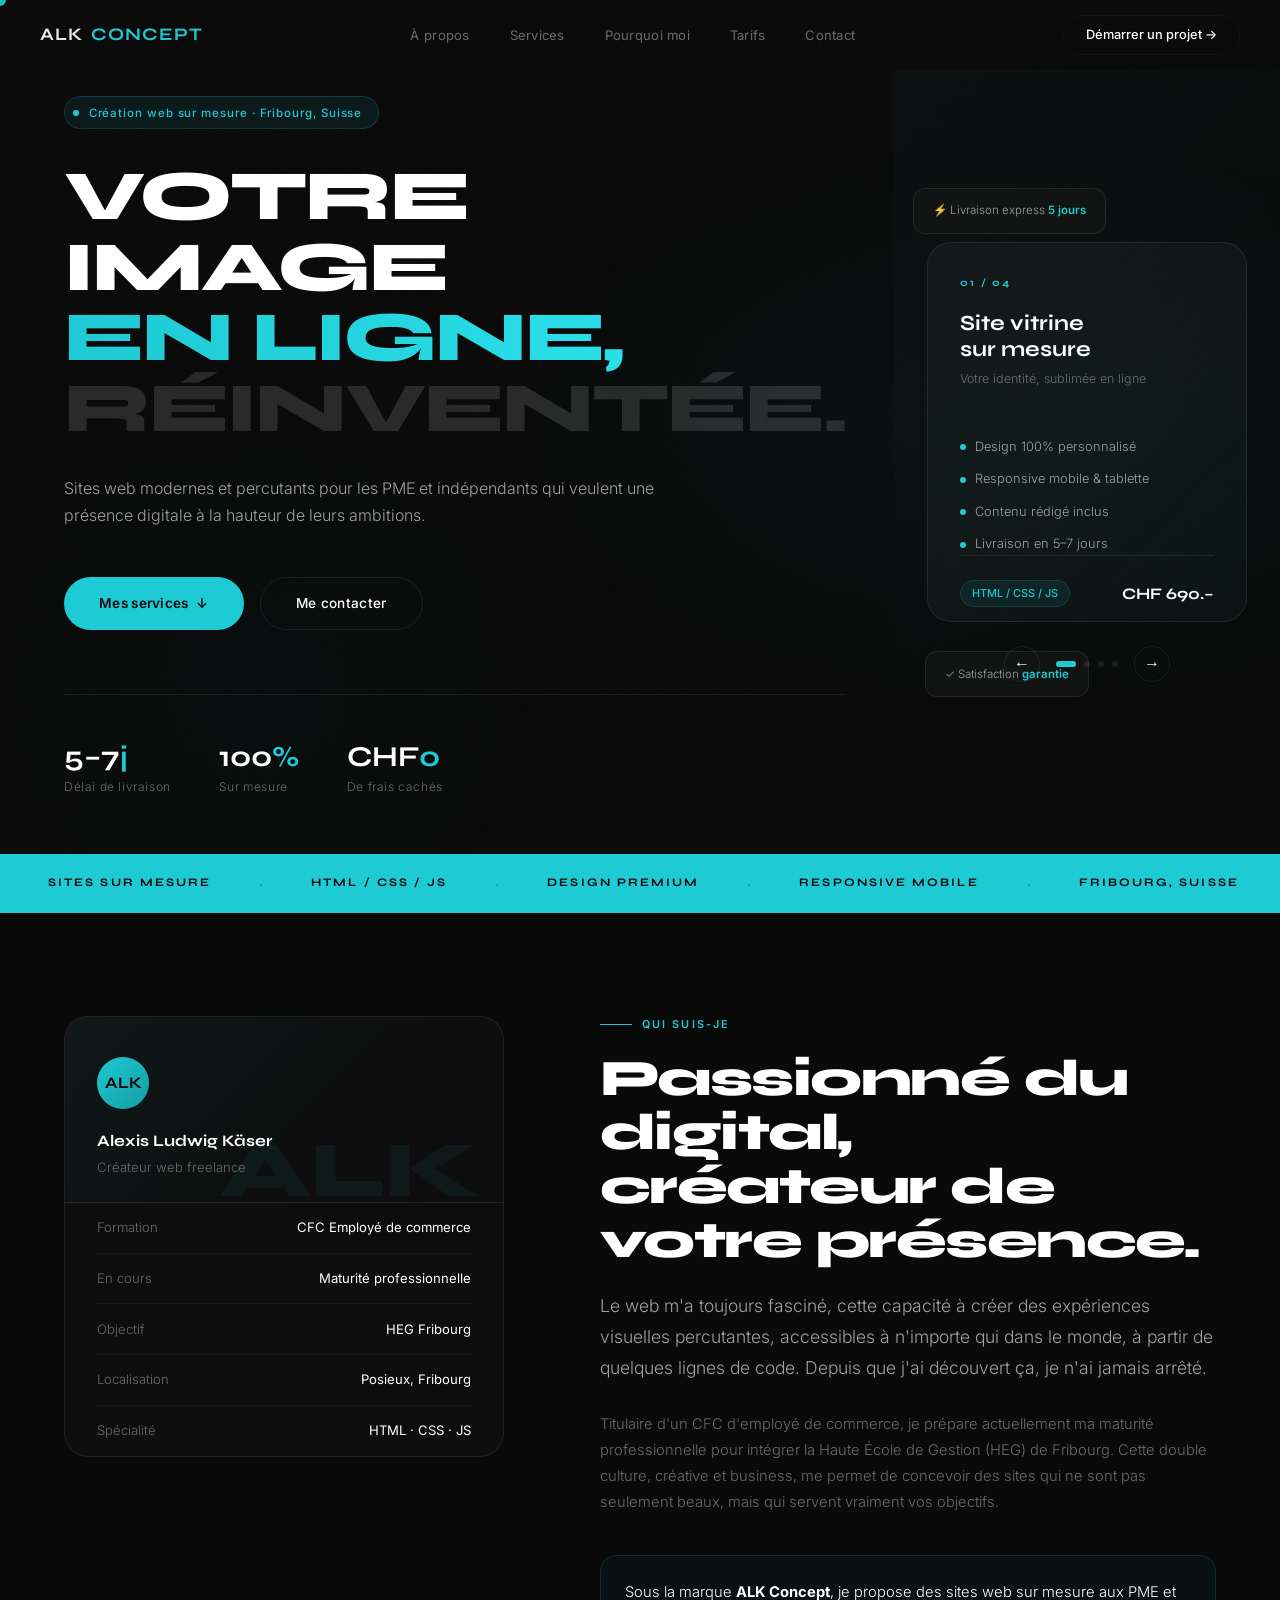
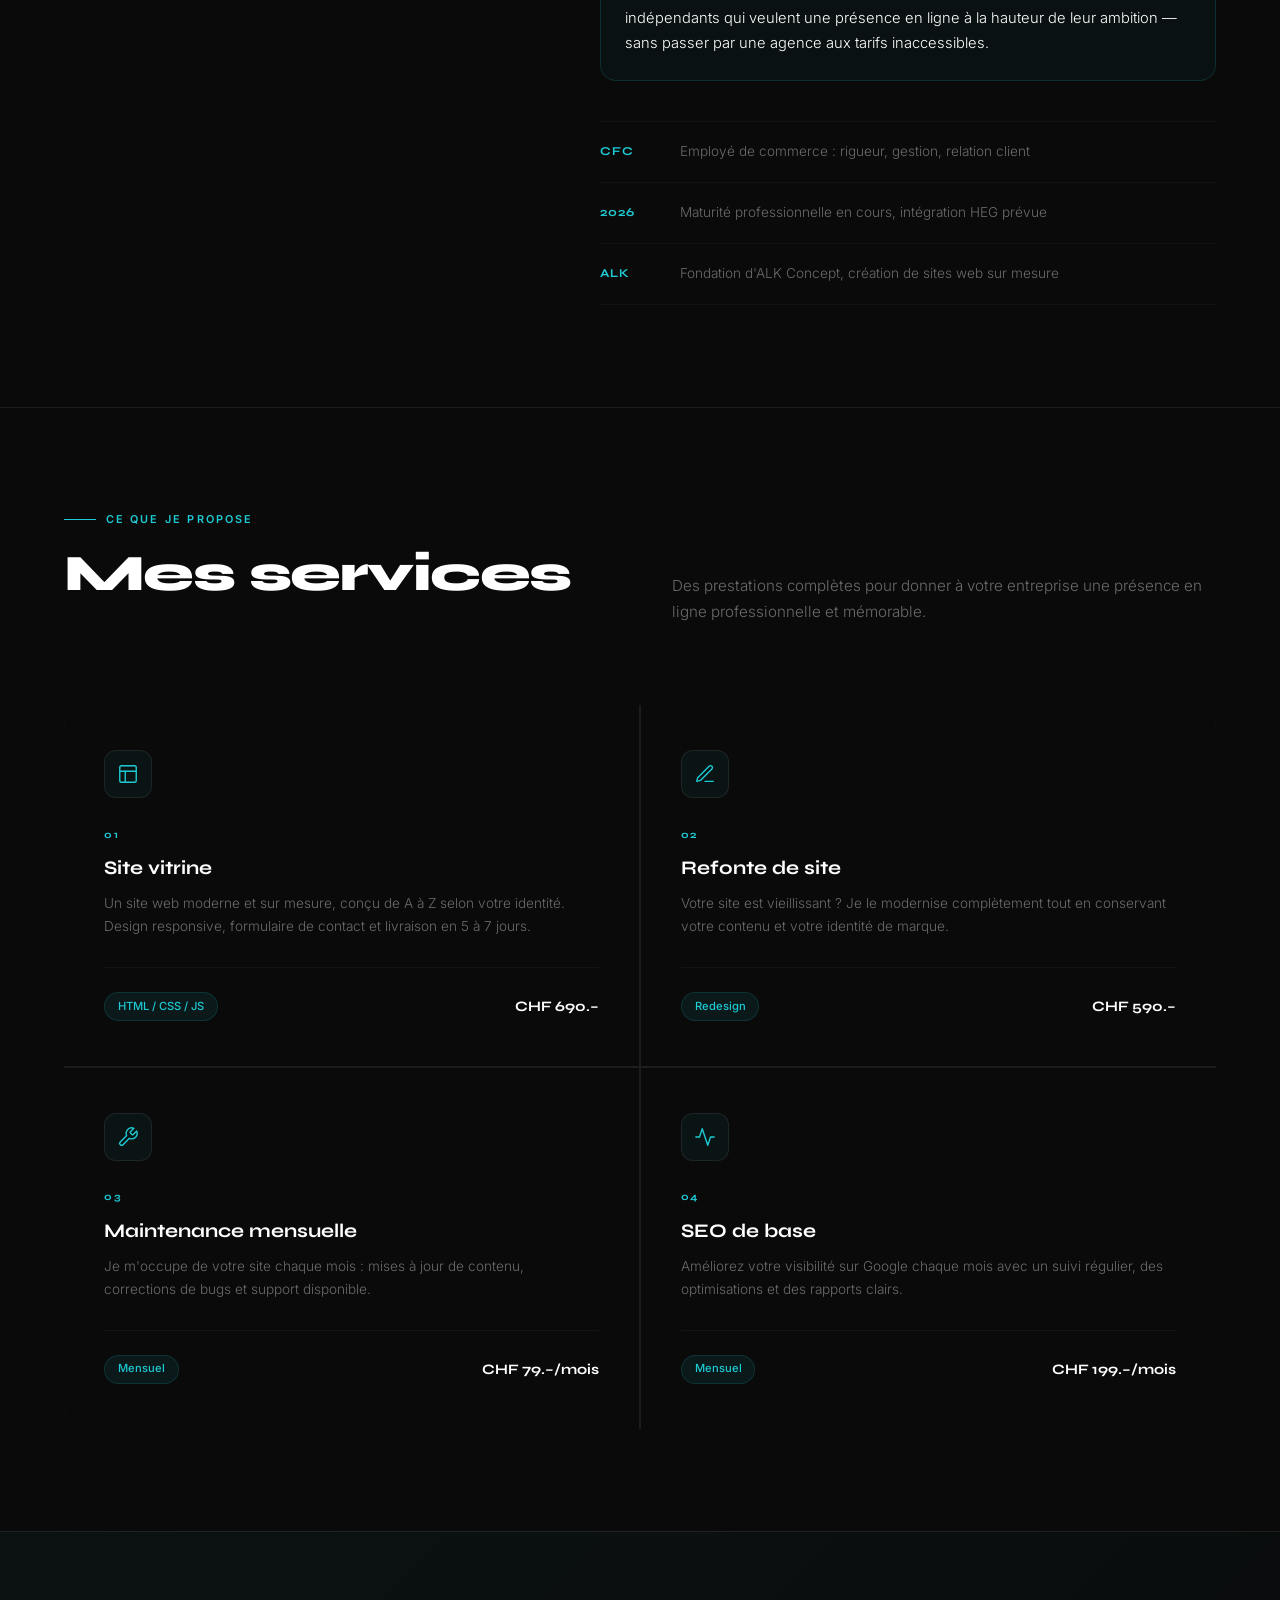
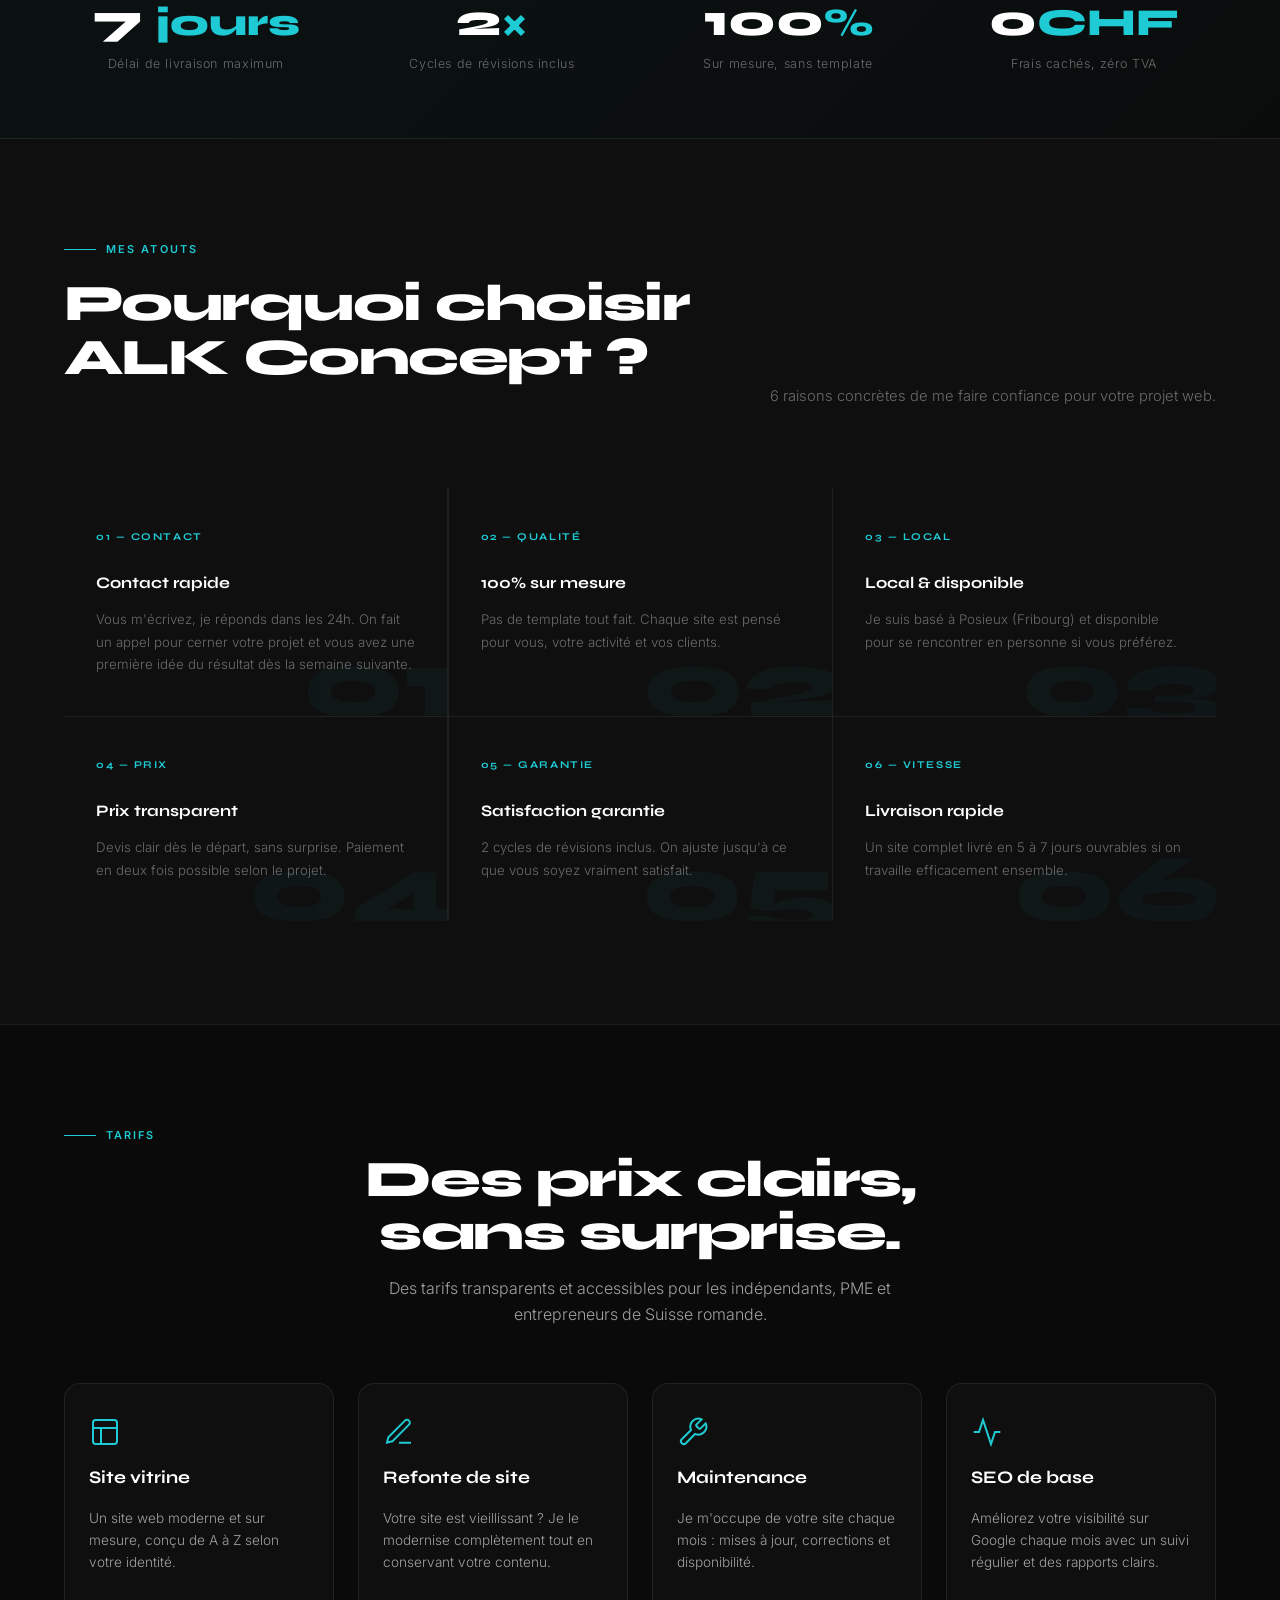
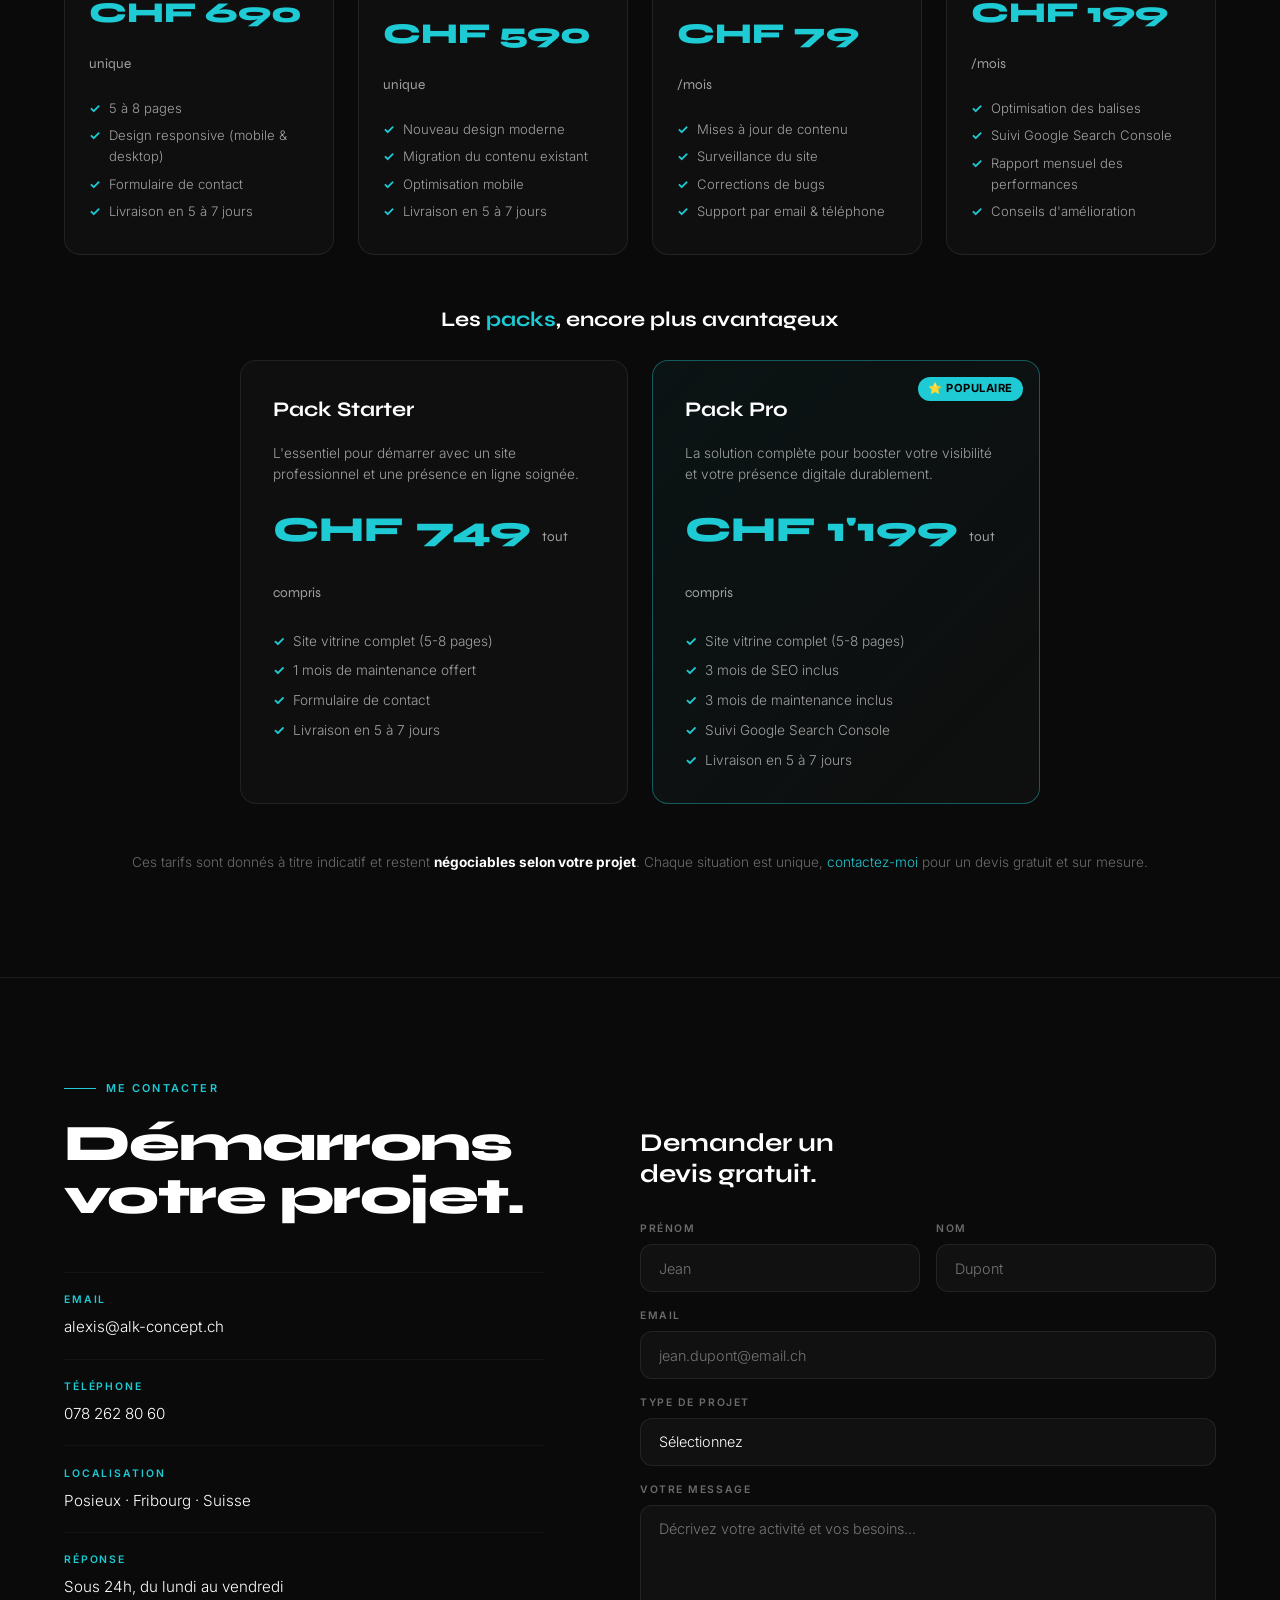
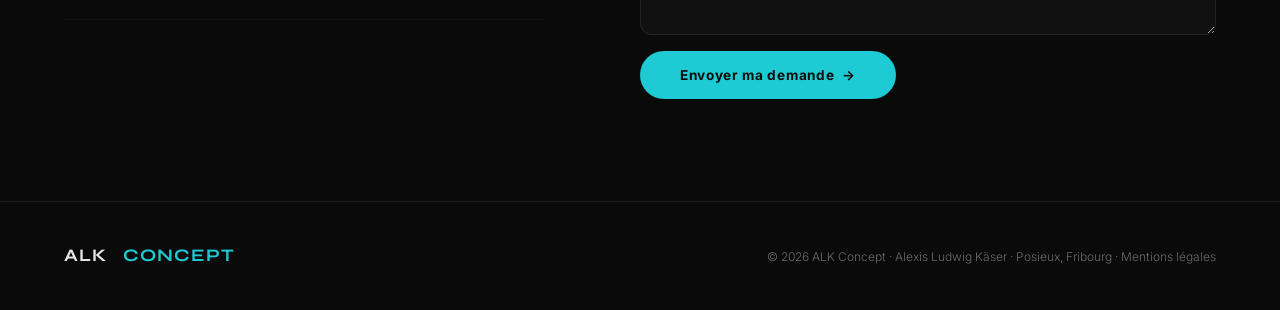
==== commit 03cce828: "Add files via upload" ====
--- a/index.html
+++ b/index.html
@@ -191,14 +191,14 @@
 
 /* ── HERO ─── */
 .hero {
-  min-height:100vh;
+  min-height: calc(100vh - 46px);
   display:grid; grid-template-columns:1fr 1fr;
   position:relative; overflow:hidden;
   padding-top:70px;
 }
 .hero-left {
   display:flex; flex-direction:column; justify-content:center;
-  padding: 6rem 3rem 6rem 4rem;
+  padding: 0 3rem 2rem 4rem;
   position:relative; z-index:2;
 }
 .hero-right {
@@ -1073,6 +1073,8 @@
       <path id="menu-icon-1" d="M3 6h18"/><path id="menu-icon-2" d="M3 12h18"/><path id="menu-icon-3" d="M3 18h18"/>
     </svg>
   </button>
+</nav>
+
 <!-- MOBILE NAV -->
 <div class="nav-mobile" id="navMobile">
   <a href="#about" class="nav-mobile-link">À propos</a>
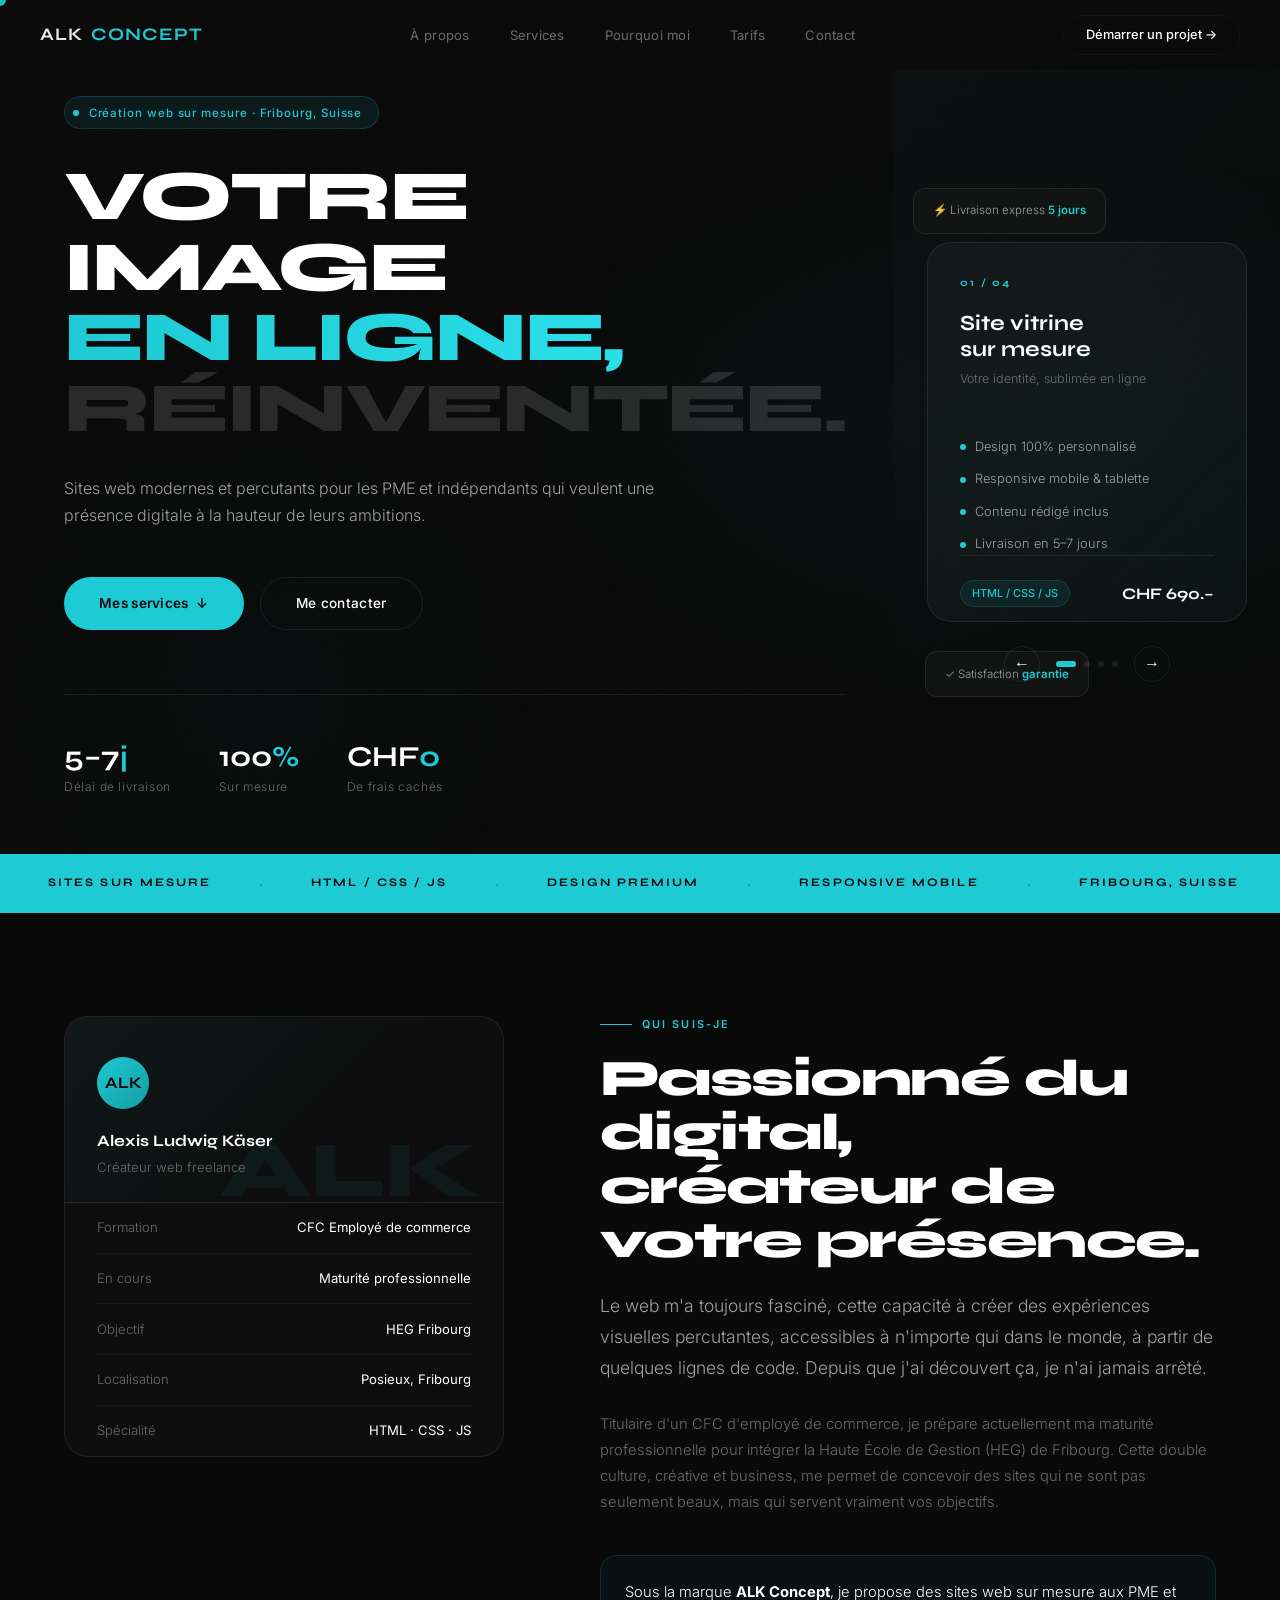
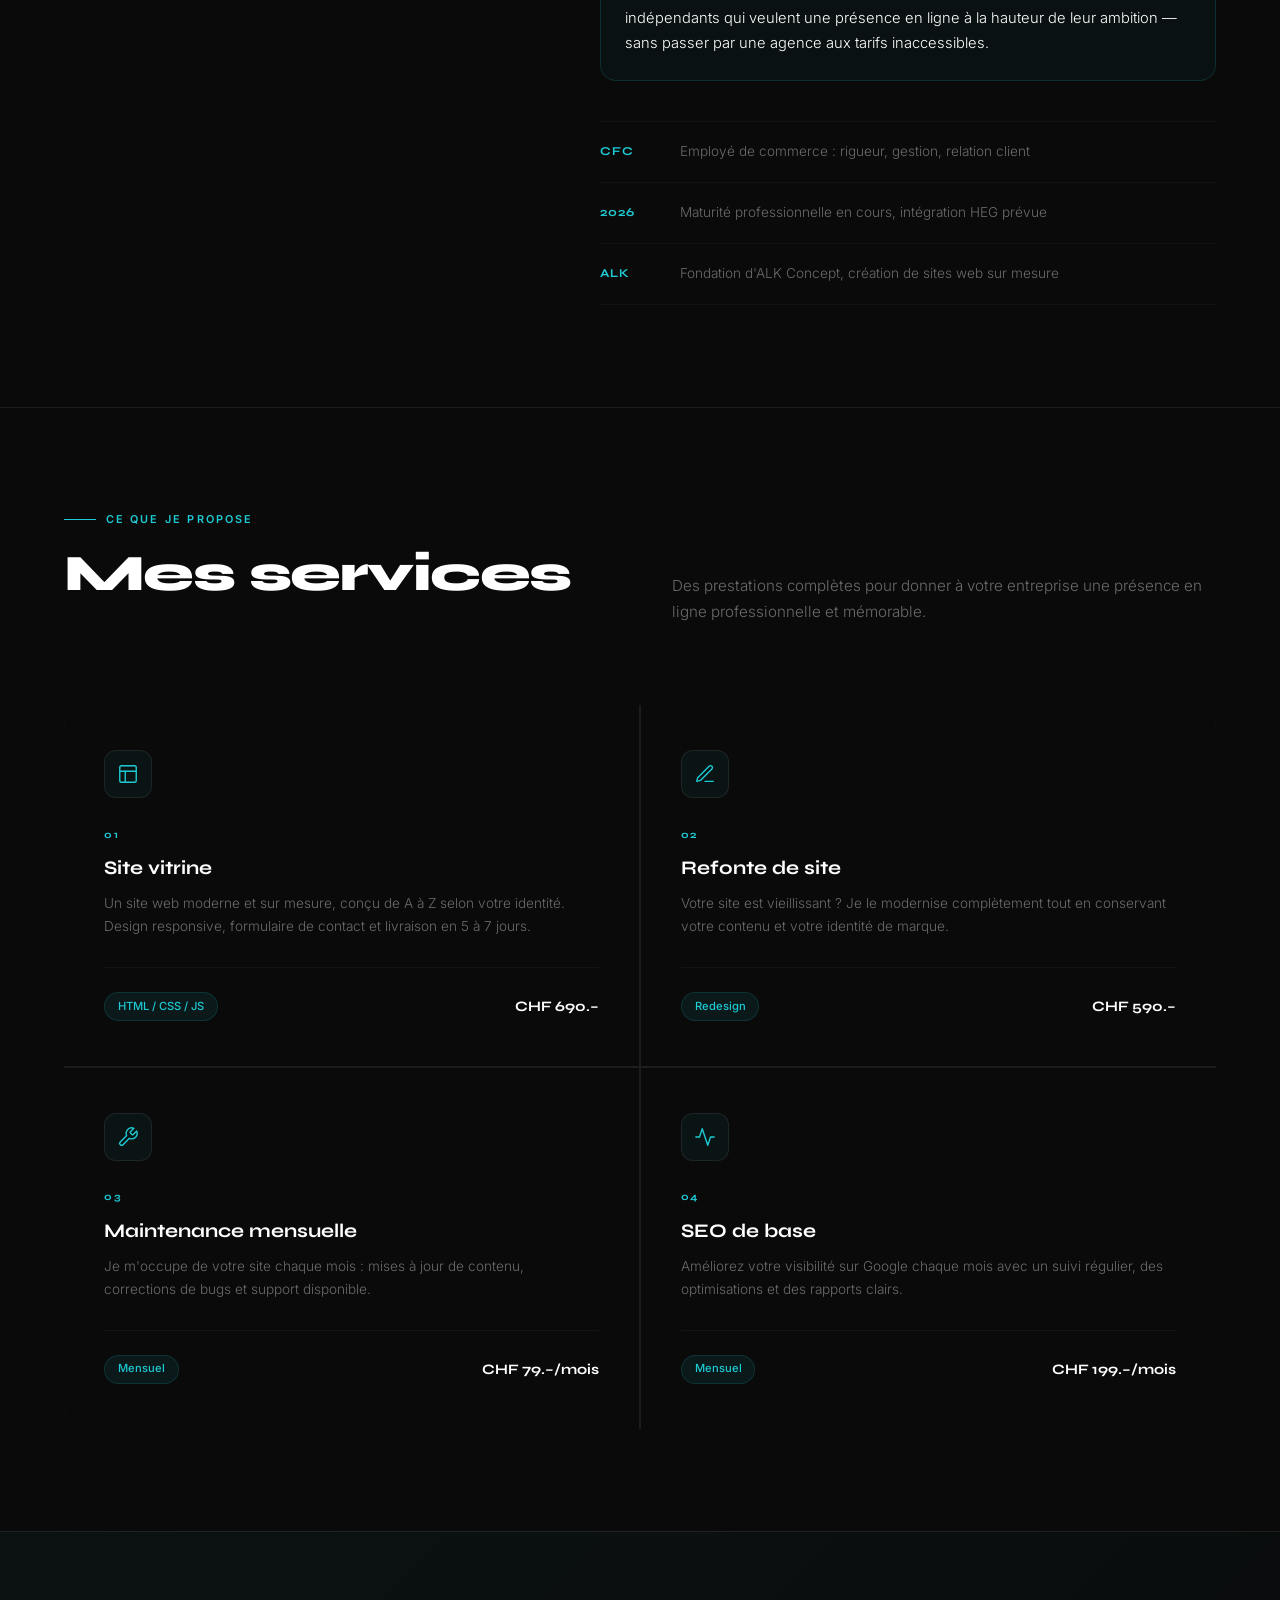
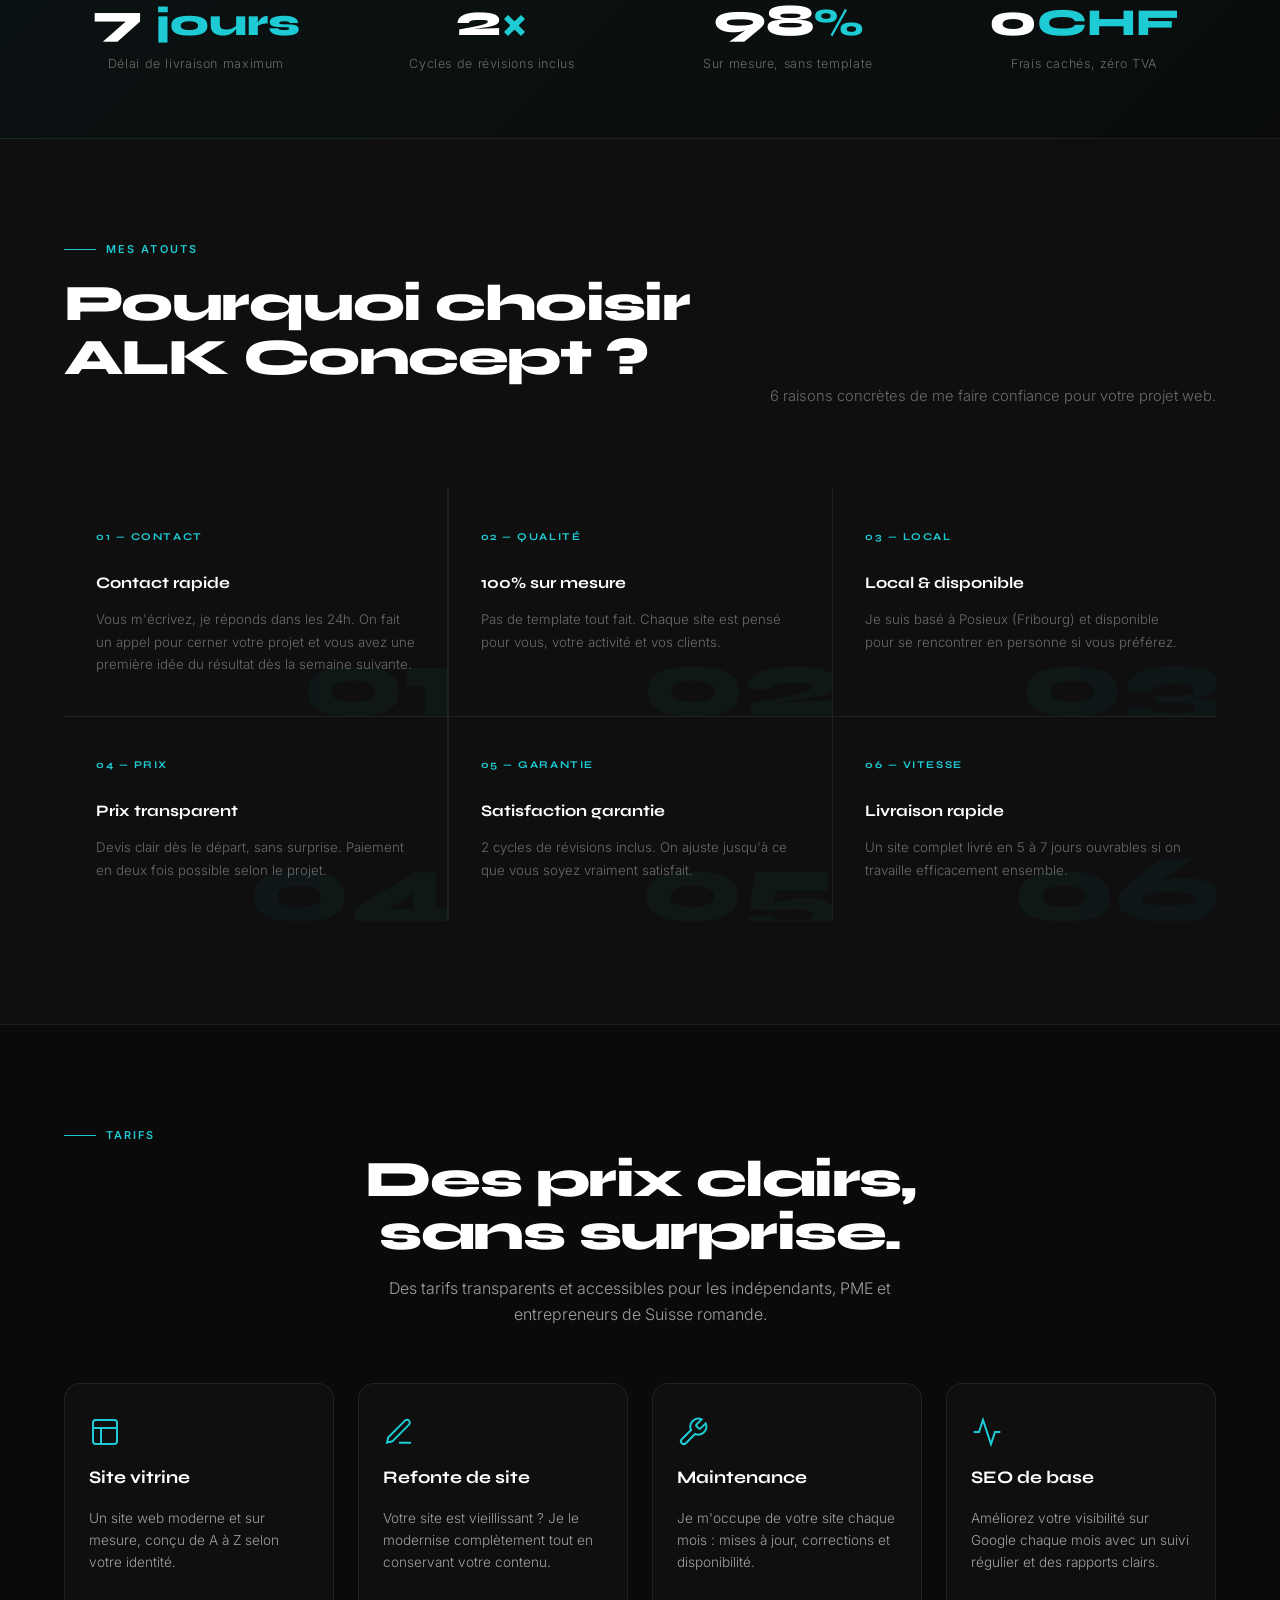
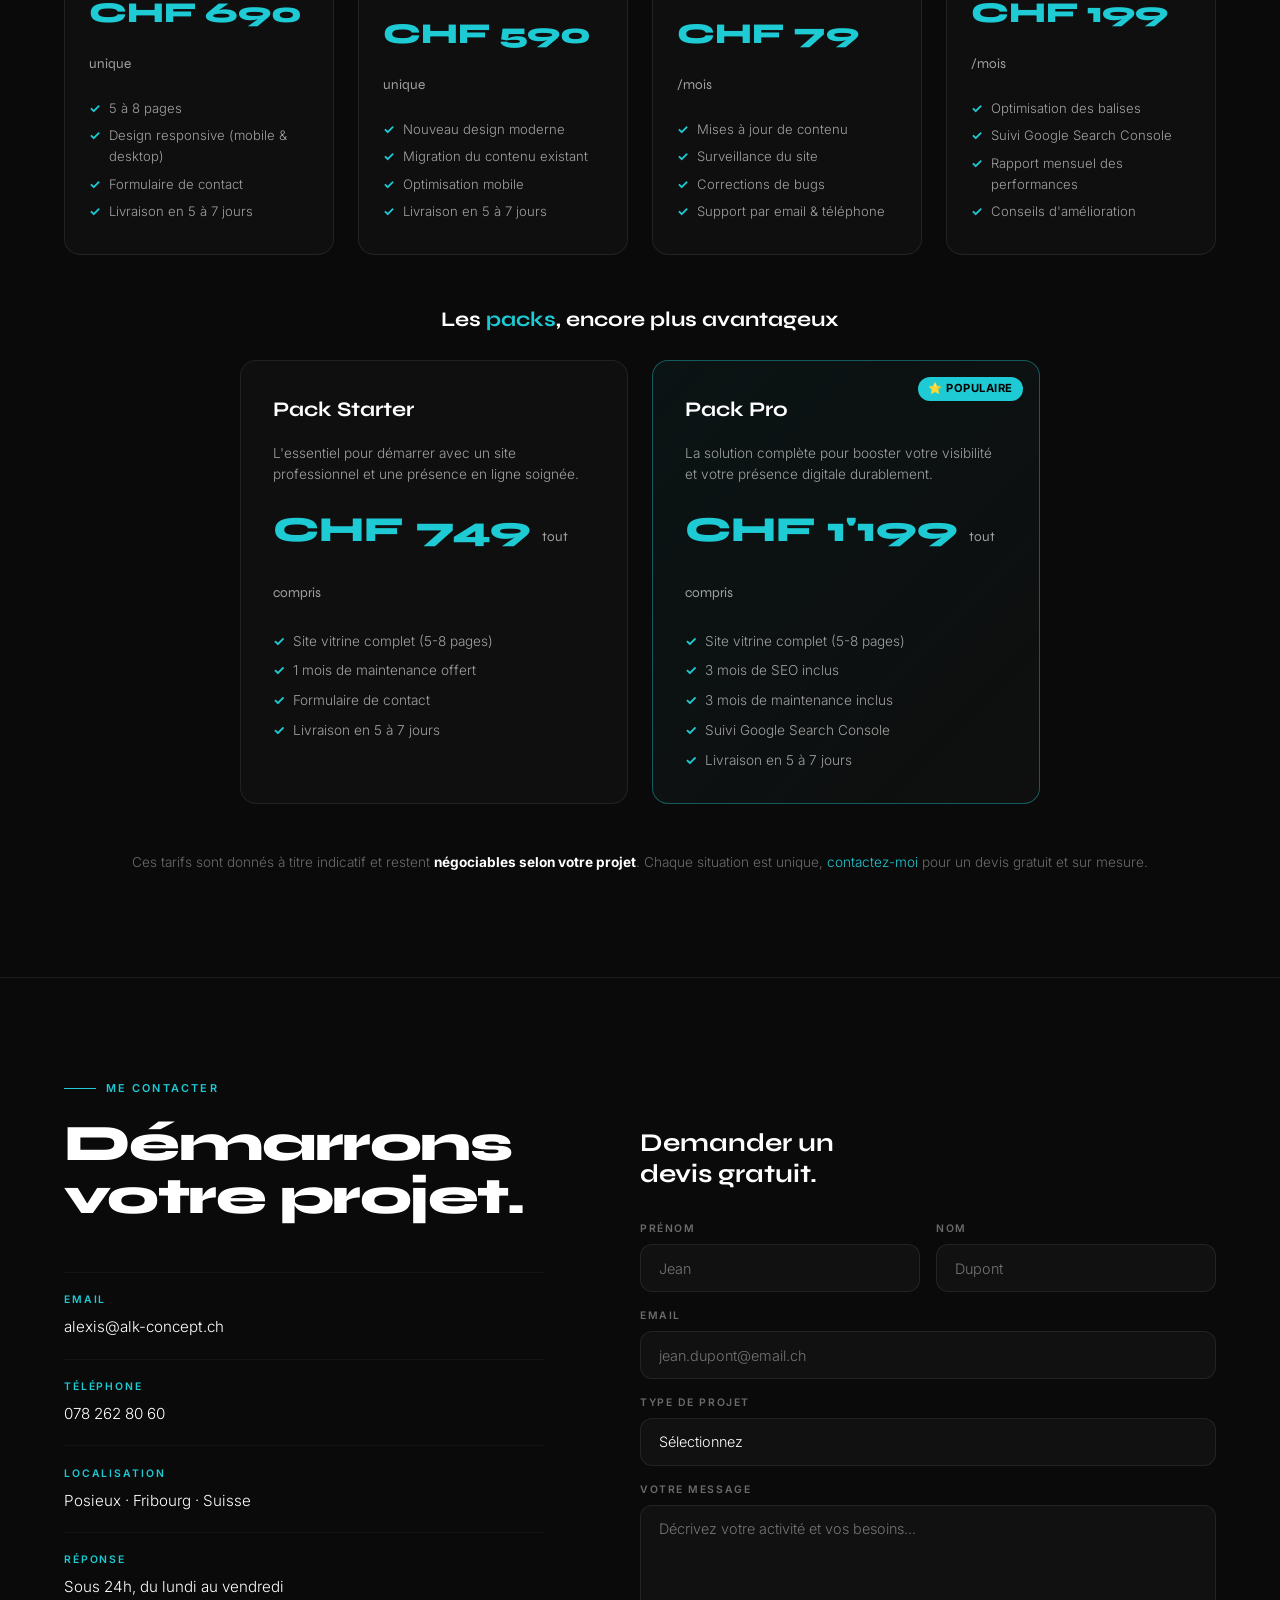
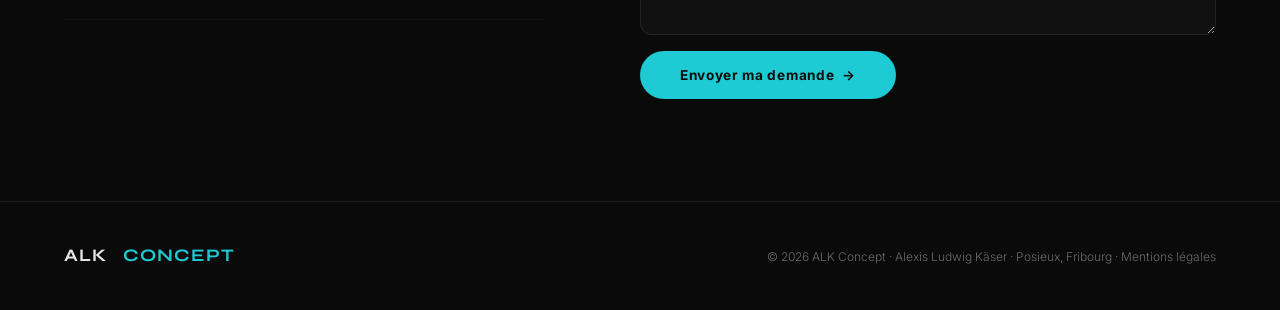
==== commit 1e0b39b2: "Add files via upload" ====
--- a/index.html
+++ b/index.html
@@ -933,9 +933,9 @@
   .nav-toggle { display:flex; grid-column:auto; }
 
   /* Hero */
-  .hero { grid-template-columns:1fr; min-height:auto; }
+  .hero { grid-template-columns:1fr; min-height:calc(100vh - 46px); }
   .hero-left {
-    padding: 7rem 1.25rem 3.5rem;
+    padding: 2rem 1.25rem 2rem;
     text-align:center; align-items:center;
   }
   .hero-right { display:none; }
@@ -945,7 +945,7 @@
   .hero-sub { font-size:0.95rem; }
 
   /* Sections */
-  .section { padding: 4rem 1.25rem; }
+  .section { padding: 2.5rem 1.25rem; }
   .section-inner { padding:0; }
 
   /* About */
@@ -978,7 +978,7 @@
   /* Hero — tout doit rester dans l'écran */
   .hero { overflow:hidden; }
   .hero-left {
-    padding: 5.5rem 1.2rem 2.5rem;
+    padding: 1rem 1.2rem 2rem;
     width: 100%; max-width: 100%;
   }
   .hero-badge {
@@ -1020,33 +1020,58 @@
   .hero-stat-label { font-size: 0.7rem; }
 
   /* Sections */
-  .section { padding: 3.5rem 1.2rem; }
+  .section { padding: 2rem 1.2rem; }
   h2.title { font-size: clamp(1.8rem, 8vw, 2.5rem); }
 
   /* About */
-  .about-card-header { padding: 1.8rem 1.5rem 1.2rem; }
-  .about-card-stats { padding: 0 1.5rem; }
-
-  /* Services */
-  .service-card { padding: 2rem 1.5rem; }
+  .about-card-header { padding: 1.2rem 1.2rem 0.8rem; }
+  .about-card-stats { padding: 0 1.2rem; }
+
+  /* Services — layout horizontal compact */
+  .services-grid { gap: 0.5rem; }
+  .service-card { padding: 1rem; display: grid; grid-template-columns: 40px 1fr; grid-template-rows: auto auto; column-gap: 0.9rem; align-items: start; }
+  .service-icon { width: 40px; height: 40px; margin-bottom: 0; border-radius: 10px; grid-row: 1 / 3; }
+  .service-icon svg { width: 18px; height: 18px; }
+  .service-num { display: none; }
+  .service-name { font-size: 0.95rem; margin-bottom: 0.2rem; }
+  .service-desc { font-size: 0.78rem; line-height: 1.45; margin-bottom: 0.6rem; }
+  .service-footer { padding-top: 0.6rem; grid-column: 2; }
+  .service-price { font-size: 0.85rem; }
+  .service-tag { font-size: 0.65rem; }
 
   /* Why */
-  .why-grid { grid-template-columns:1fr; }
-  .why-head { flex-direction:column; gap:1rem; }
+  .why-grid { grid-template-columns:1fr 1fr; gap:0.6rem; }
+  .why-card { padding: 1rem 0.8rem; }
+  .why-num-big { font-size: 2.8rem; opacity: 0.1; bottom: -0.3rem; right: 0.2rem; }
+  .why-tag { font-size: 0.6rem; margin-bottom: 0.5rem; }
+  .why-card h3 { font-size: 0.9rem; margin-bottom: 0.4rem; }
+  .why-card p { font-size: 0.78rem; line-height: 1.5; }
+  .why-head { flex-direction:column; gap:0.75rem; }
+
+  /* Tarifs */
+  .tarifs-grid { grid-template-columns: 1fr 1fr; gap: 0.6rem; }
+  .tarif-card { padding: 1rem 0.85rem; gap: 0.5rem; border-radius: 12px; }
+  .tarif-icon svg { width: 20px; height: 20px; }
+  .tarif-name { font-size: 0.88rem; }
+  .tarif-desc { display: none; }
+  .tarif-price { font-size: 1.3rem; }
+  .tarif-price span { font-size: 0.7rem; }
+  .tarif-includes li { font-size: 0.72rem; line-height: 1.4; }
+  .tarif-includes li:nth-child(n+3) { display: none; }
 
   /* Counter */
-  .counter-band { padding: 2.5rem 1.2rem; }
-  .counter-inner { grid-template-columns:1fr 1fr; gap:1.5rem; }
+  .counter-band { padding: 1.5rem 1.2rem; }
+  .counter-inner { grid-template-columns:1fr 1fr; gap:1rem; }
   .counter-val { font-size: clamp(1.5rem, 7vw, 2rem); }
 
   /* Contact */
   .form-2 { grid-template-columns:1fr; }
-  .contact-grid { gap:2rem; }
+  .contact-grid { gap:1.5rem; }
   .form-title { font-size:1.3rem; }
-  .contact-info { margin-top:1.5rem; }
+  .contact-info { margin-top:1rem; }
 
   /* Footer */
-  footer { flex-direction:column; align-items:flex-start; gap:0.8rem; padding:1.8rem 1.2rem; }
+  footer { flex-direction:column; align-items:flex-start; gap:0.8rem; padding:1.5rem 1.2rem; }
 }
 </style>
 </head>
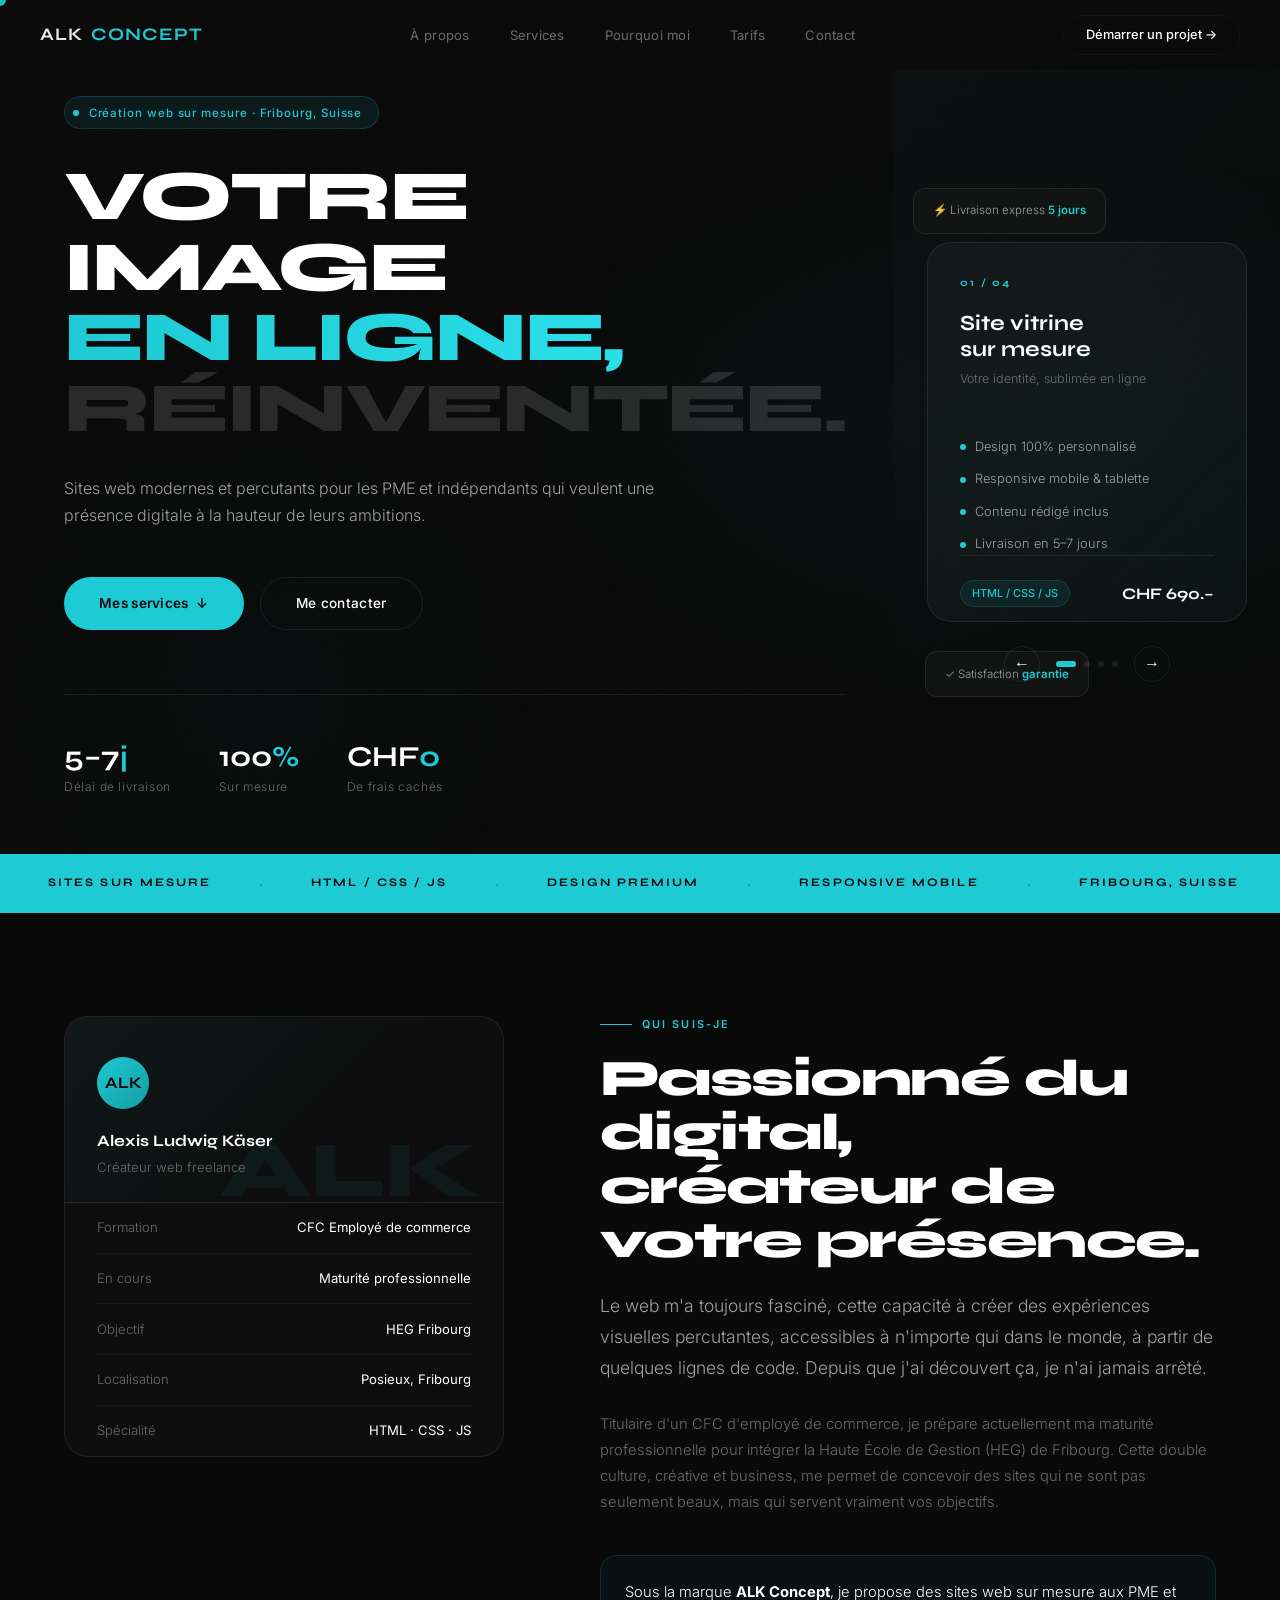
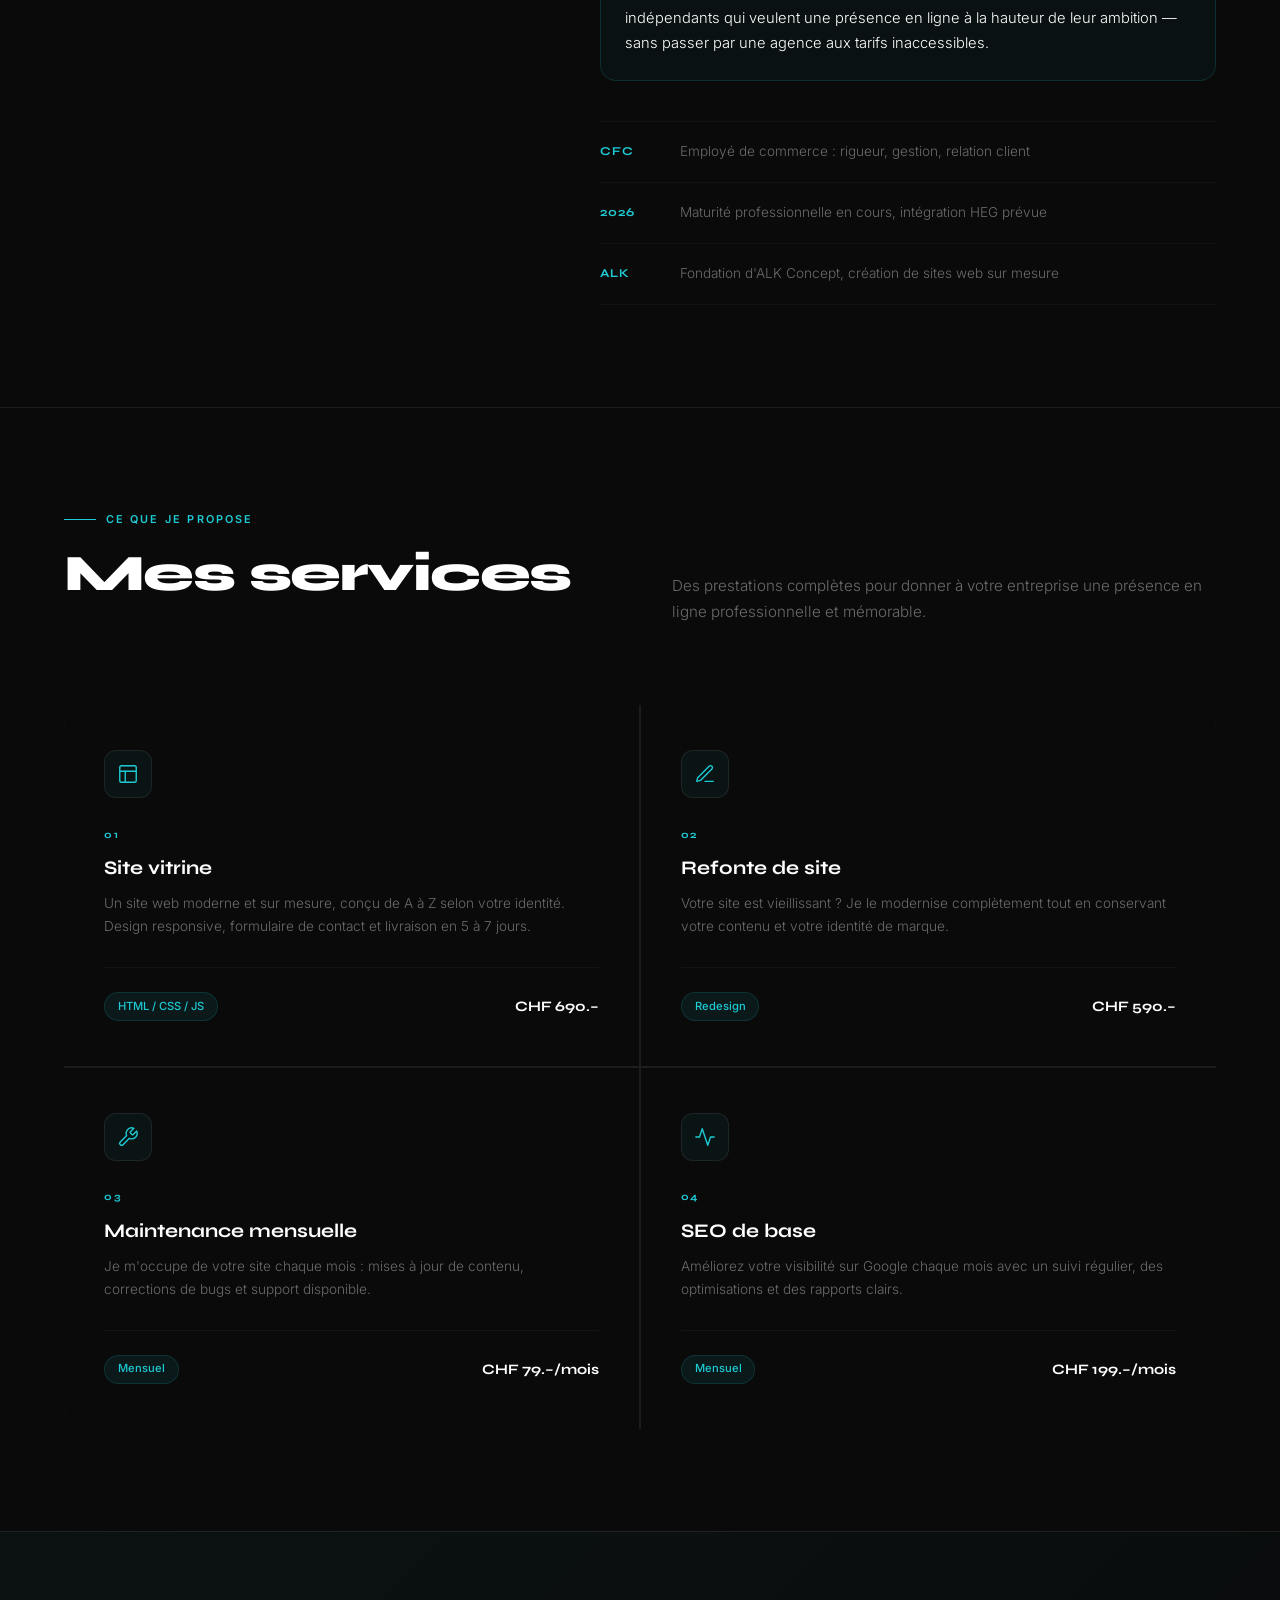
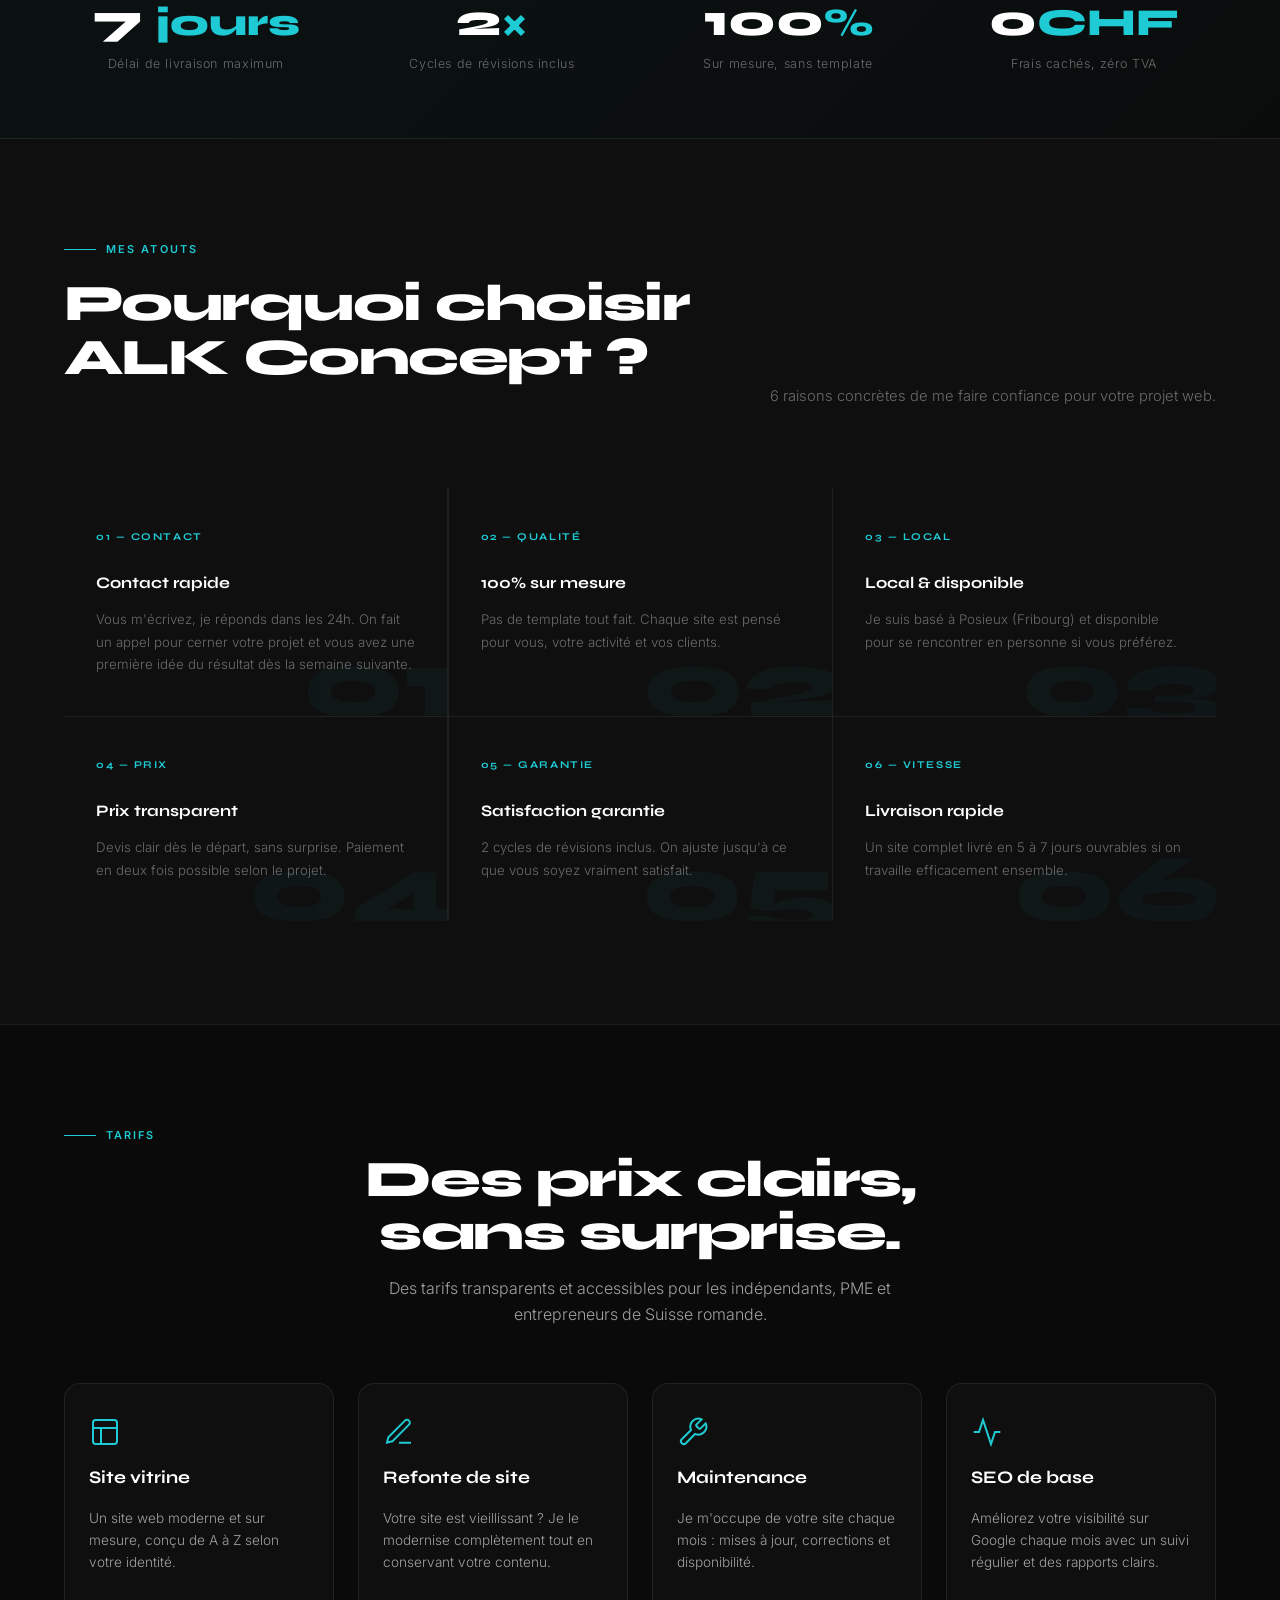
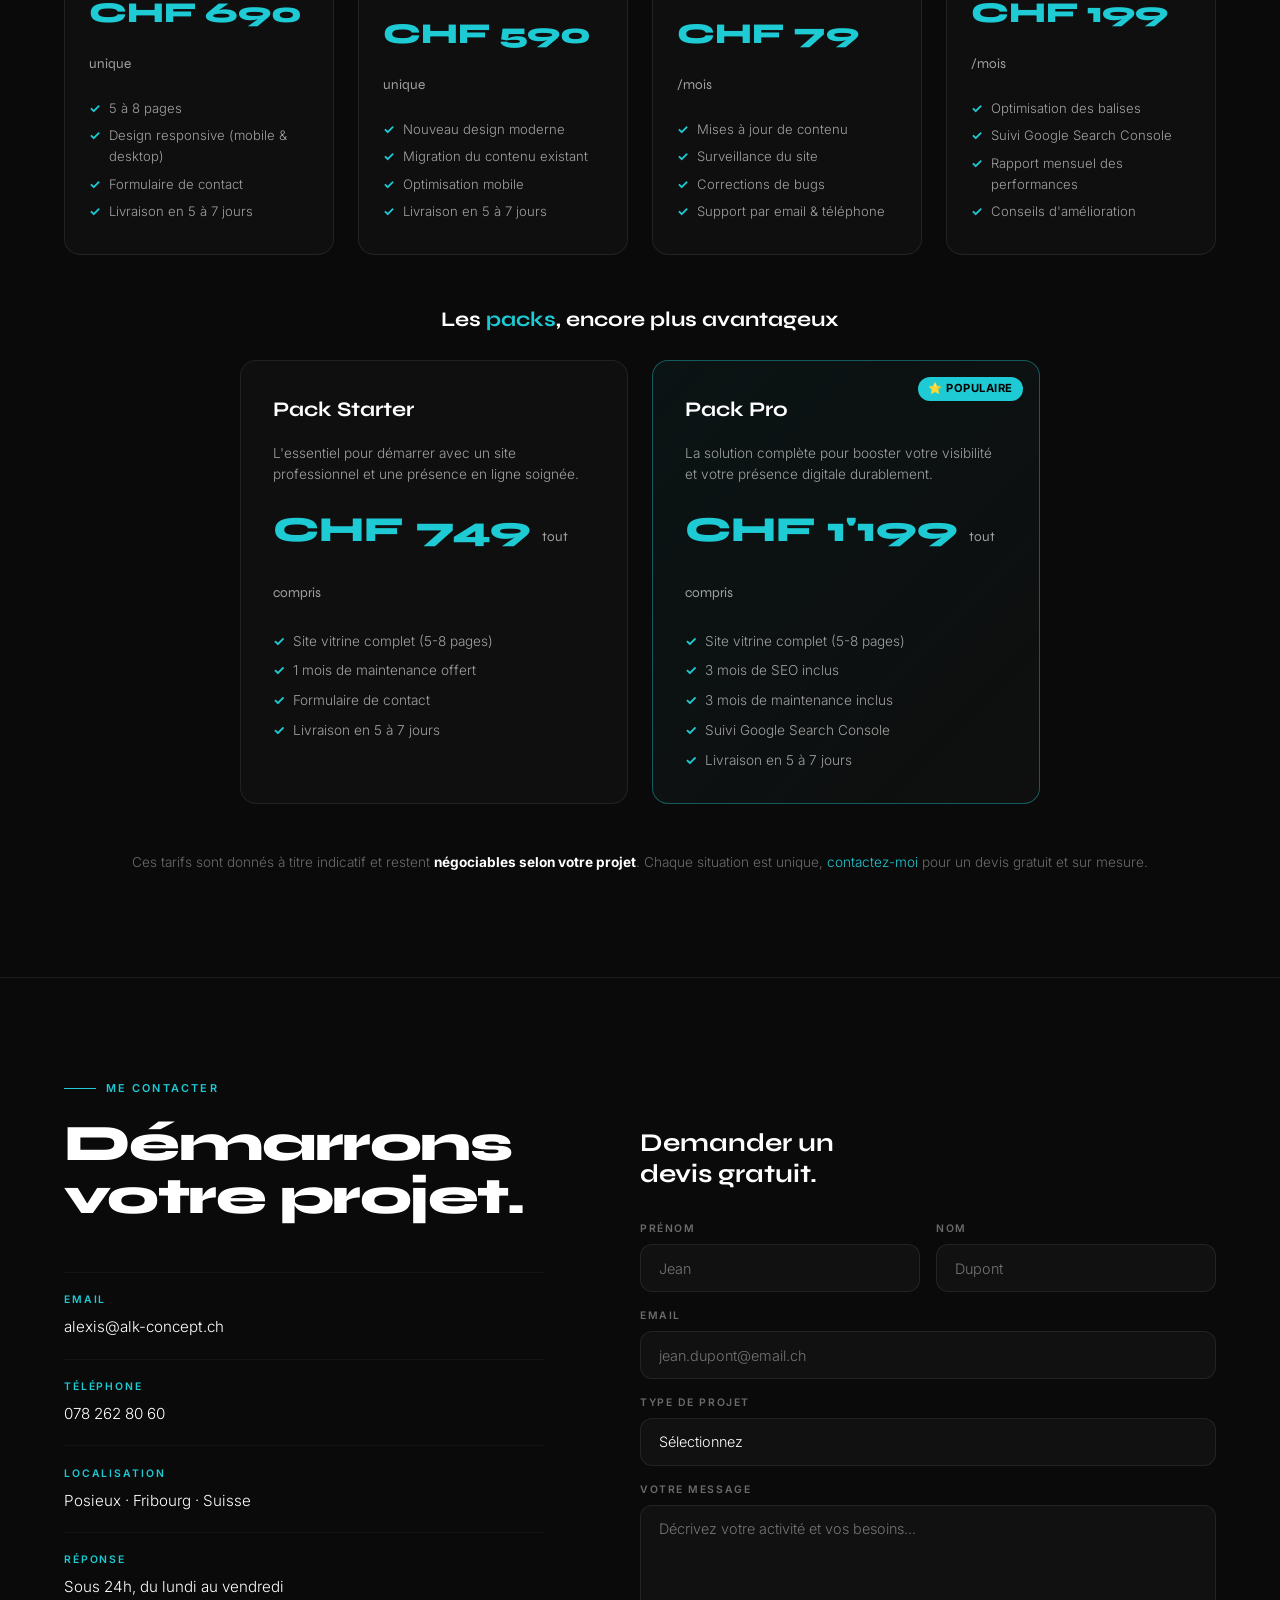
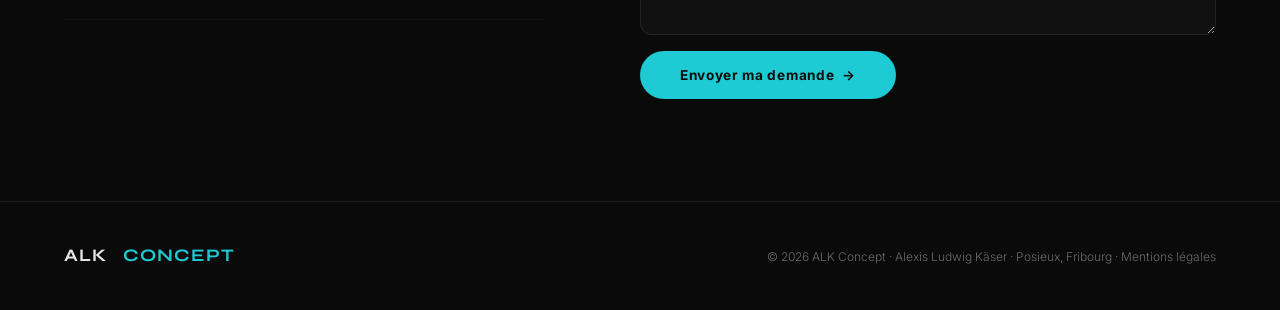
==== commit c52de853: "Add files via upload" ====
--- a/index.html
+++ b/index.html
@@ -1634,6 +1634,8 @@
               <option value="">Sélectionnez</option>
               <option>Site vitrine sur mesure</option>
               <option>Refonte de site existant</option>
+              <option>Maintenance mensuelle</option>
+              <option>SEO de base</option>
               <option>Autre demande</option>
             </select>
           </div>
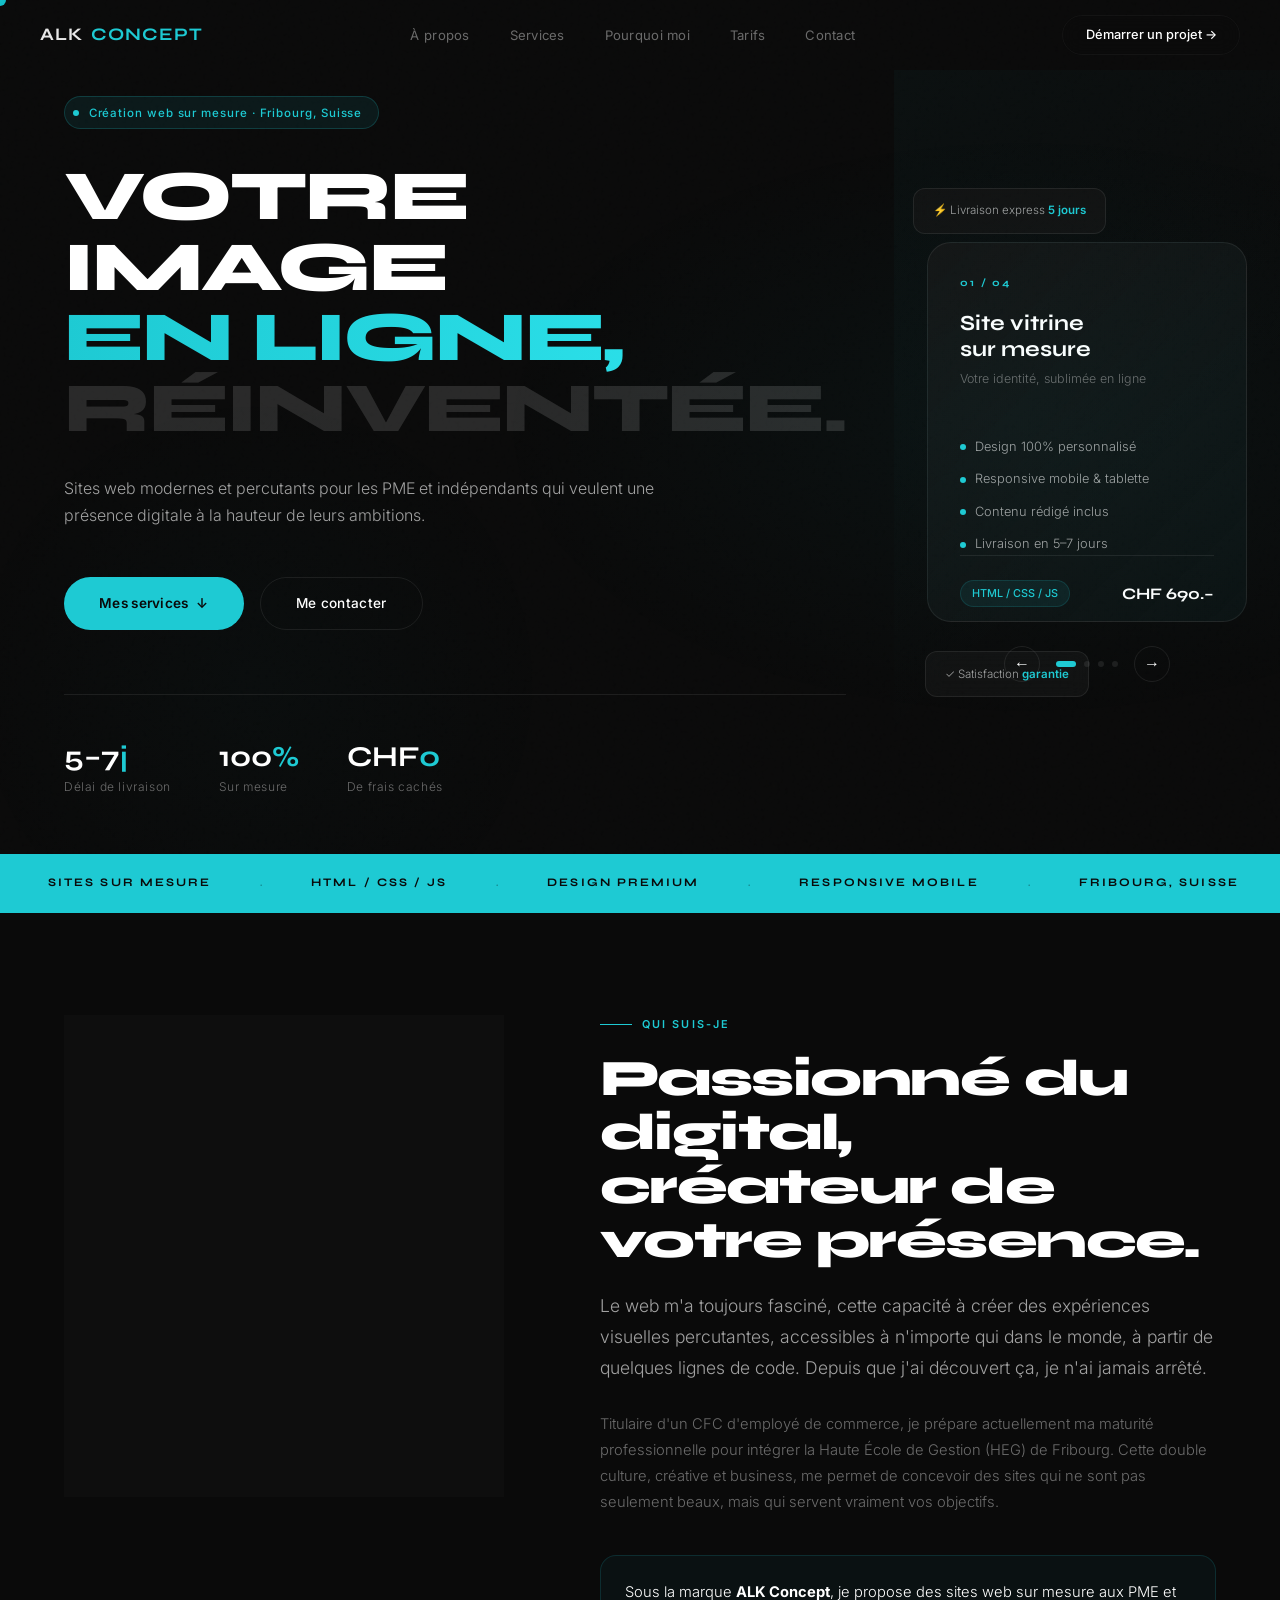
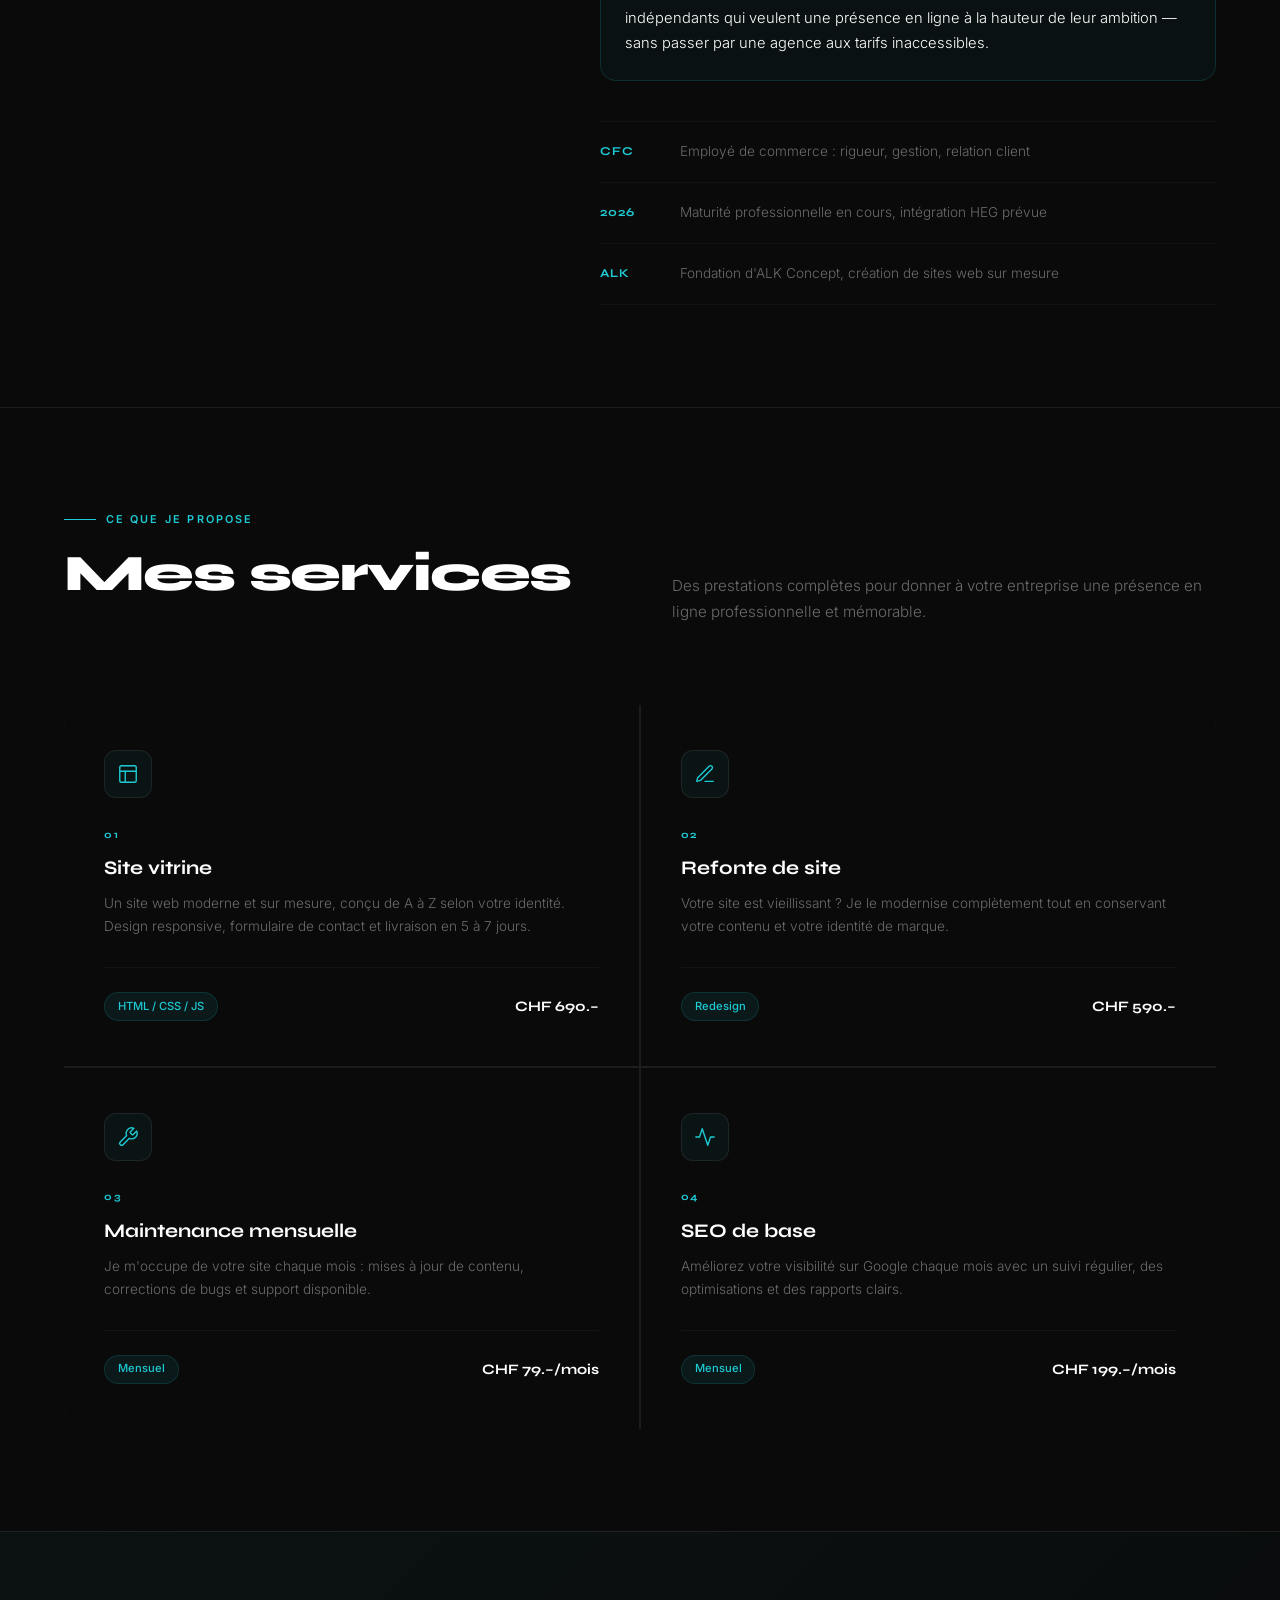
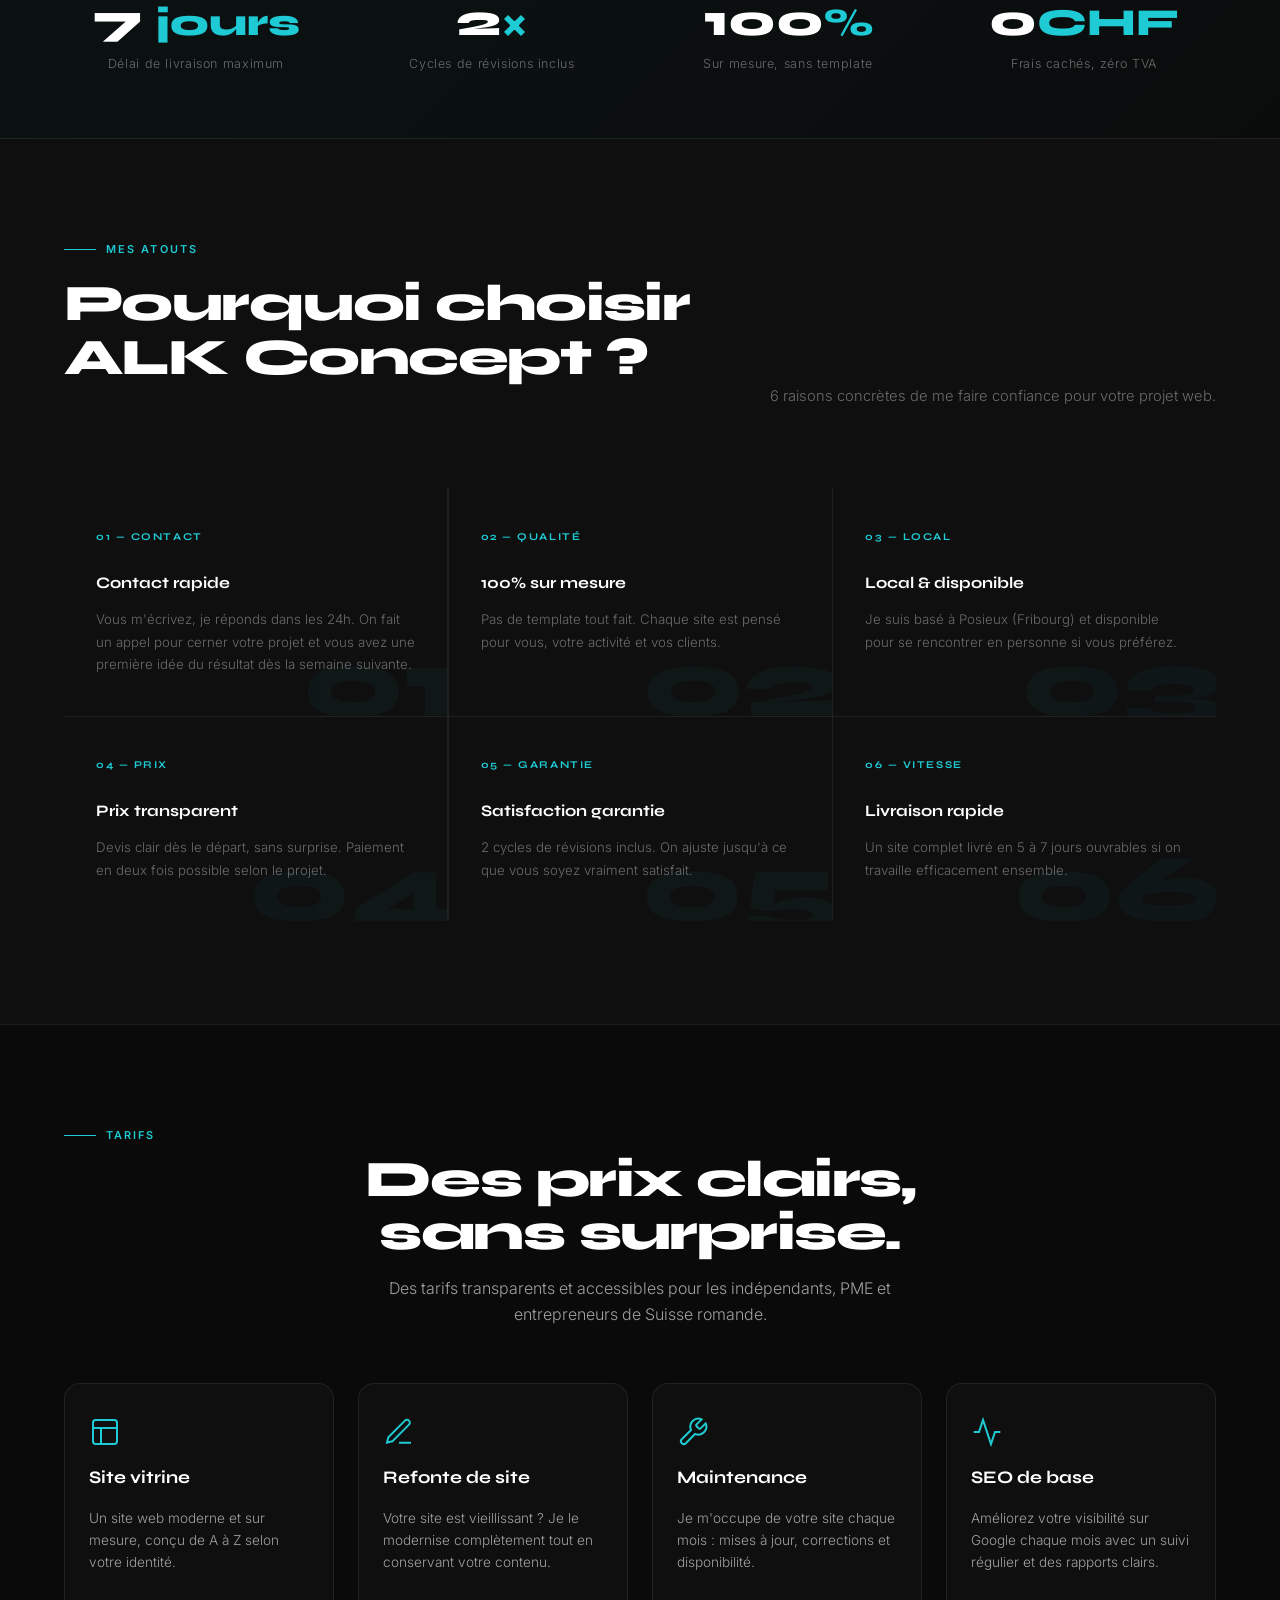
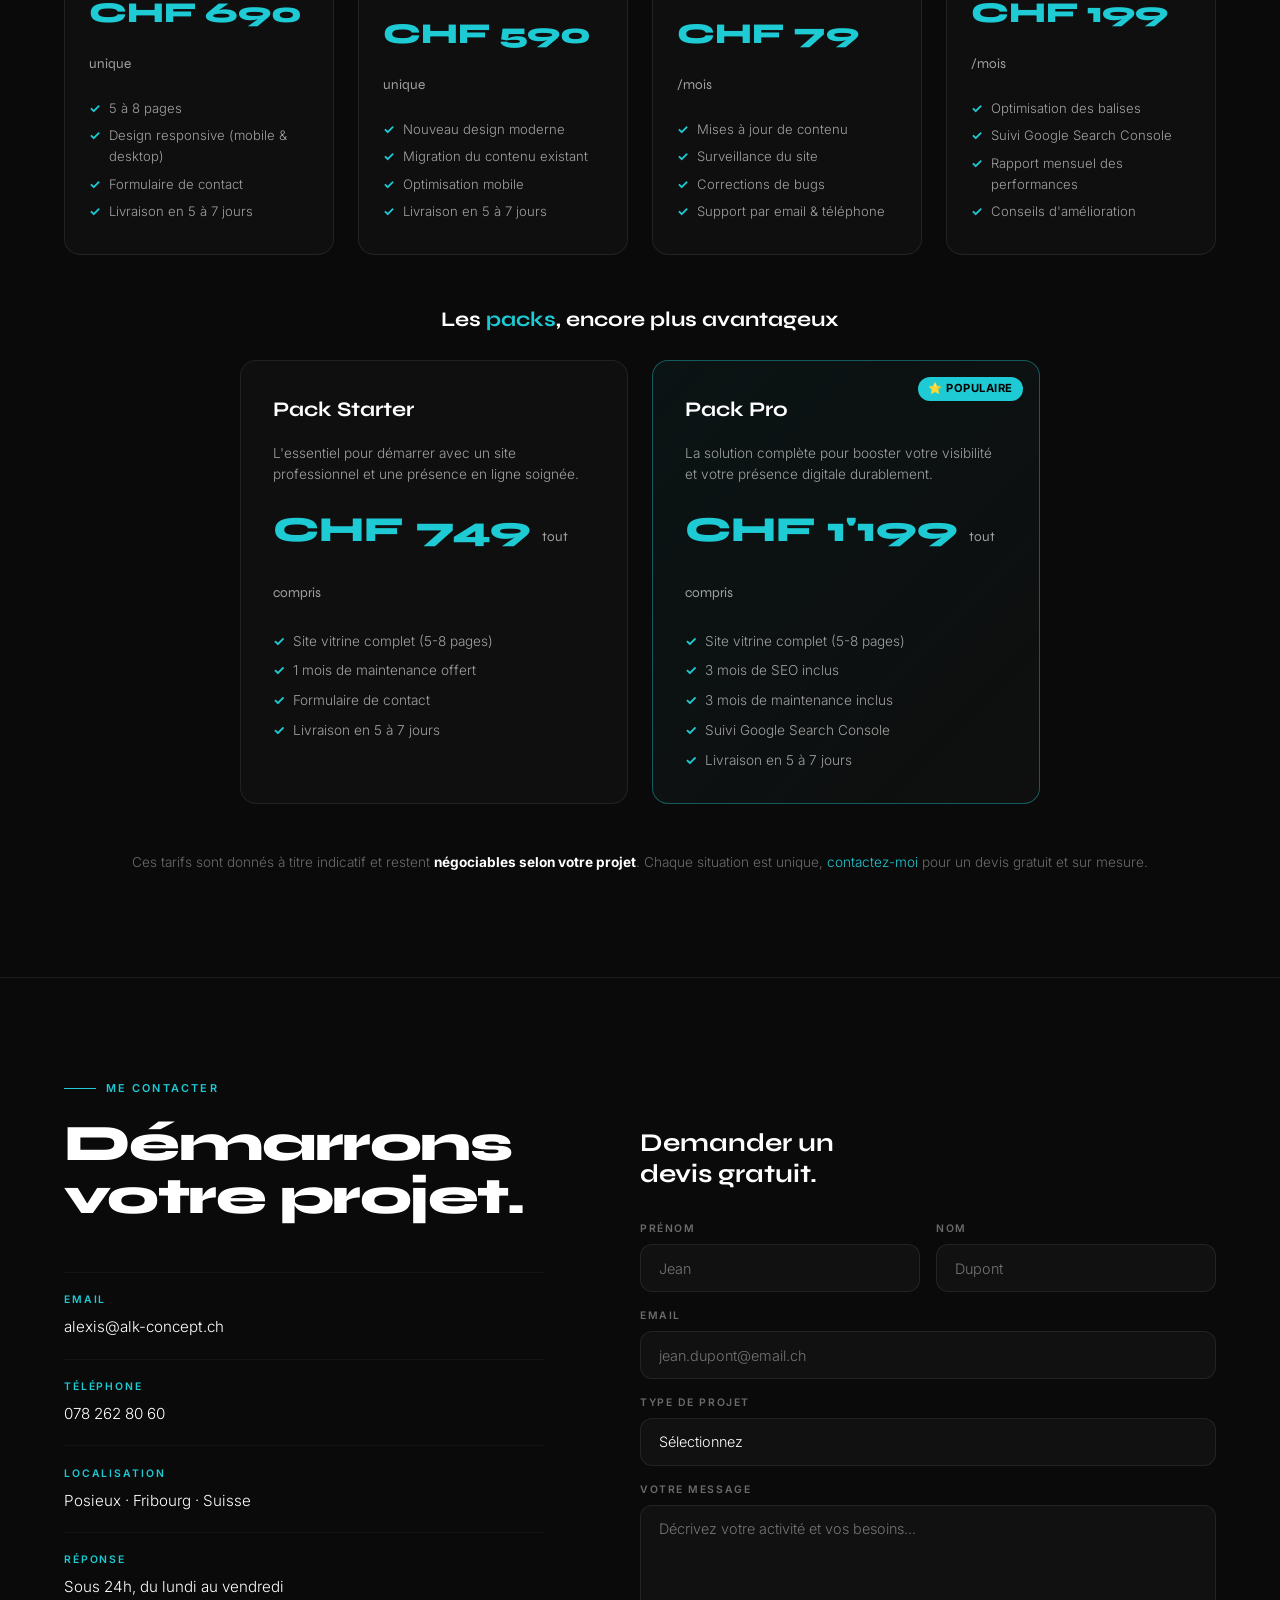
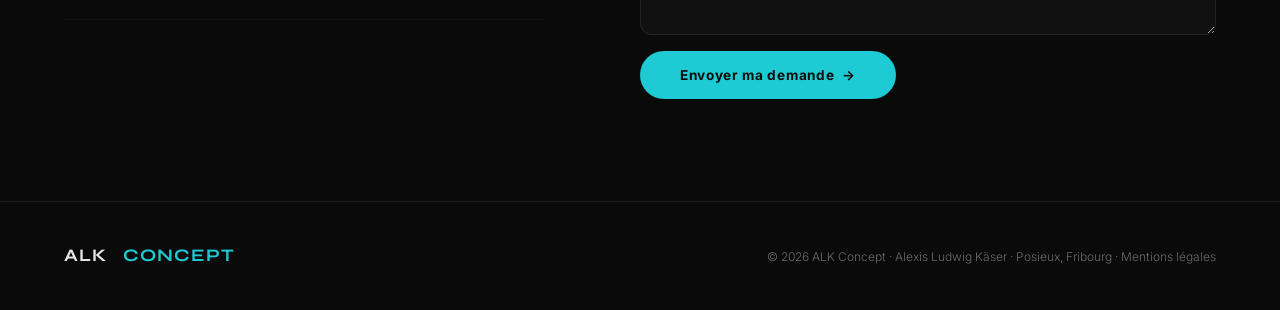
==== commit 61c2eab4: "Add files via upload" ====
--- a/index.html
+++ b/index.html
@@ -486,25 +486,48 @@
 }
 
 .about-card-header {
-  padding:2.5rem 2rem 1.5rem;
+  padding:2rem 2rem 1.5rem;
   background:linear-gradient(135deg,rgba(30,202,211,0.05) 0%,transparent 60%);
   border-bottom:1px solid var(--border);
   position:relative; overflow:hidden;
-}
-.about-card-header::after {
-  content:'ALK';
-  position:absolute; right:1.5rem; bottom:-0.5rem;
-  font-family:'Syne',sans-serif; font-size:5rem; font-weight:800;
-  color:rgba(30,202,211,0.06); line-height:1; pointer-events:none;
-  letter-spacing:-0.02em;
-}
-.avatar {
-  width:52px; height:52px; border-radius:50%;
+  display:flex; align-items:center; gap:1.2rem;
+}
+.avatar-photo-wrap {
+  position:relative; flex-shrink:0;
+}
+.avatar-photo-wrap::before {
+  content:'';
+  position:absolute; inset:-10px;
+  border-radius:50%;
+  background:radial-gradient(circle, rgba(30,202,211,0.3) 0%, transparent 70%);
+  z-index:0;
+}
+.avatar-photo {
+  width:110px; height:110px;
+  position:relative; z-index:1;
+  display:block;
+}
+.avatar-badge {
+  position:absolute; bottom:2px; right:2px;
+  width:28px; height:28px; border-radius:50%;
   background:linear-gradient(135deg,var(--accent),var(--accent3));
   display:flex; align-items:center; justify-content:center;
-  font-family:'Syne',sans-serif; font-size:1rem; font-weight:700;
-  color:#0A0A0A; margin-bottom:1.2rem;
-}
+  font-family:'Syne',sans-serif; font-size:0.5rem; font-weight:800;
+  color:#0A0A0A; z-index:2;
+  border:2px solid #16161A;
+}
+.about-card-info { flex:1; }
+.about-card-linkedin {
+  padding:1rem 2rem;
+  border-top:1px solid var(--border);
+}
+.linkedin-btn {
+  display:inline-flex; align-items:center; gap:0.5rem;
+  font-size:0.8rem; color:var(--accent);
+  text-decoration:none; font-weight:500;
+  transition:opacity 0.2s;
+}
+.linkedin-btn:hover { opacity:0.75; }
 .about-card-name {
   font-family:'Syne',sans-serif; font-weight:700;
   font-size:1rem; color:var(--white); margin-bottom:0.2rem;
@@ -1269,9 +1292,14 @@
       <div class="about-sticky reveal">
         <div class="card-glass">
           <div class="about-card-header">
-            <div class="avatar">ALK</div>
-            <div class="about-card-name">Alexis Ludwig Käser</div>
-            <div class="about-card-role">Créateur web freelance</div>
+            <div class="avatar-photo-wrap">
+              <img src="photo_profil.png" alt="Alexis Ludwig Käser" class="avatar-photo">
+              <div class="avatar-badge">ALK</div>
+            </div>
+            <div class="about-card-info">
+              <div class="about-card-name">Alexis Ludwig Käser</div>
+              <div class="about-card-role">Créateur web freelance</div>
+            </div>
           </div>
           <div class="about-card-stats">
             <div class="stat-row">
@@ -1294,6 +1322,12 @@
               <span class="stat-key">Spécialité</span>
               <span class="stat-data">HTML · CSS · JS</span>
             </div>
+          </div>
+          <div class="about-card-linkedin">
+            <a href="https://linkedin.com/in/alexis-kaser" target="_blank" rel="noopener" class="linkedin-btn">
+              <svg width="16" height="16" viewBox="0 0 24 24" fill="currentColor"><path d="M20.447 20.452h-3.554v-5.569c0-1.328-.027-3.037-1.852-3.037-1.853 0-2.136 1.445-2.136 2.939v5.667H9.351V9h3.414v1.561h.046c.477-.9 1.637-1.85 3.37-1.85 3.601 0 4.267 2.37 4.267 5.455v6.286zM5.337 7.433a2.062 2.062 0 01-2.063-2.065 2.064 2.064 0 112.063 2.065zm1.782 13.019H3.555V9h3.564v11.452zM22.225 0H1.771C.792 0 0 .774 0 1.729v20.542C0 23.227.792 24 1.771 24h20.451C23.2 24 24 23.227 24 22.271V1.729C24 .774 23.2 0 22.222 0h.003z"/></svg>
+              Voir mon LinkedIn
+            </a>
           </div>
         </div>
       </div>
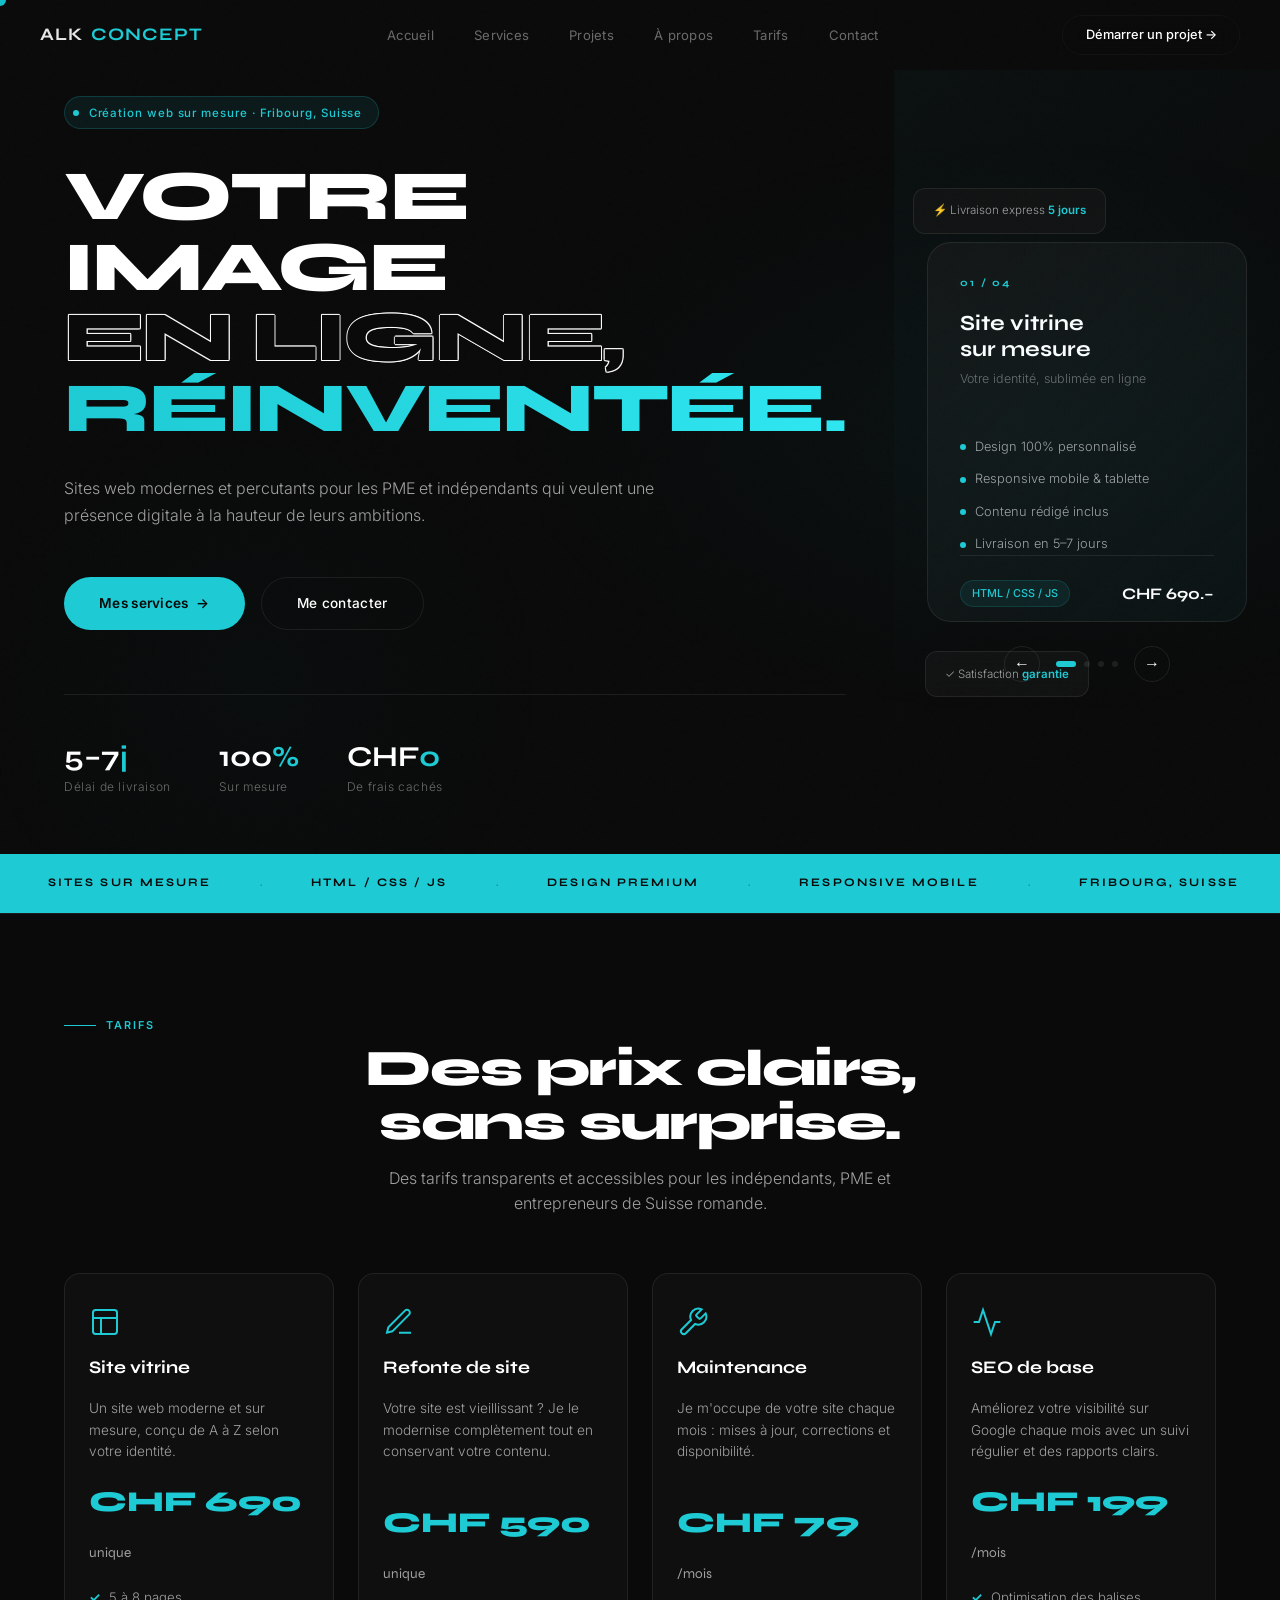
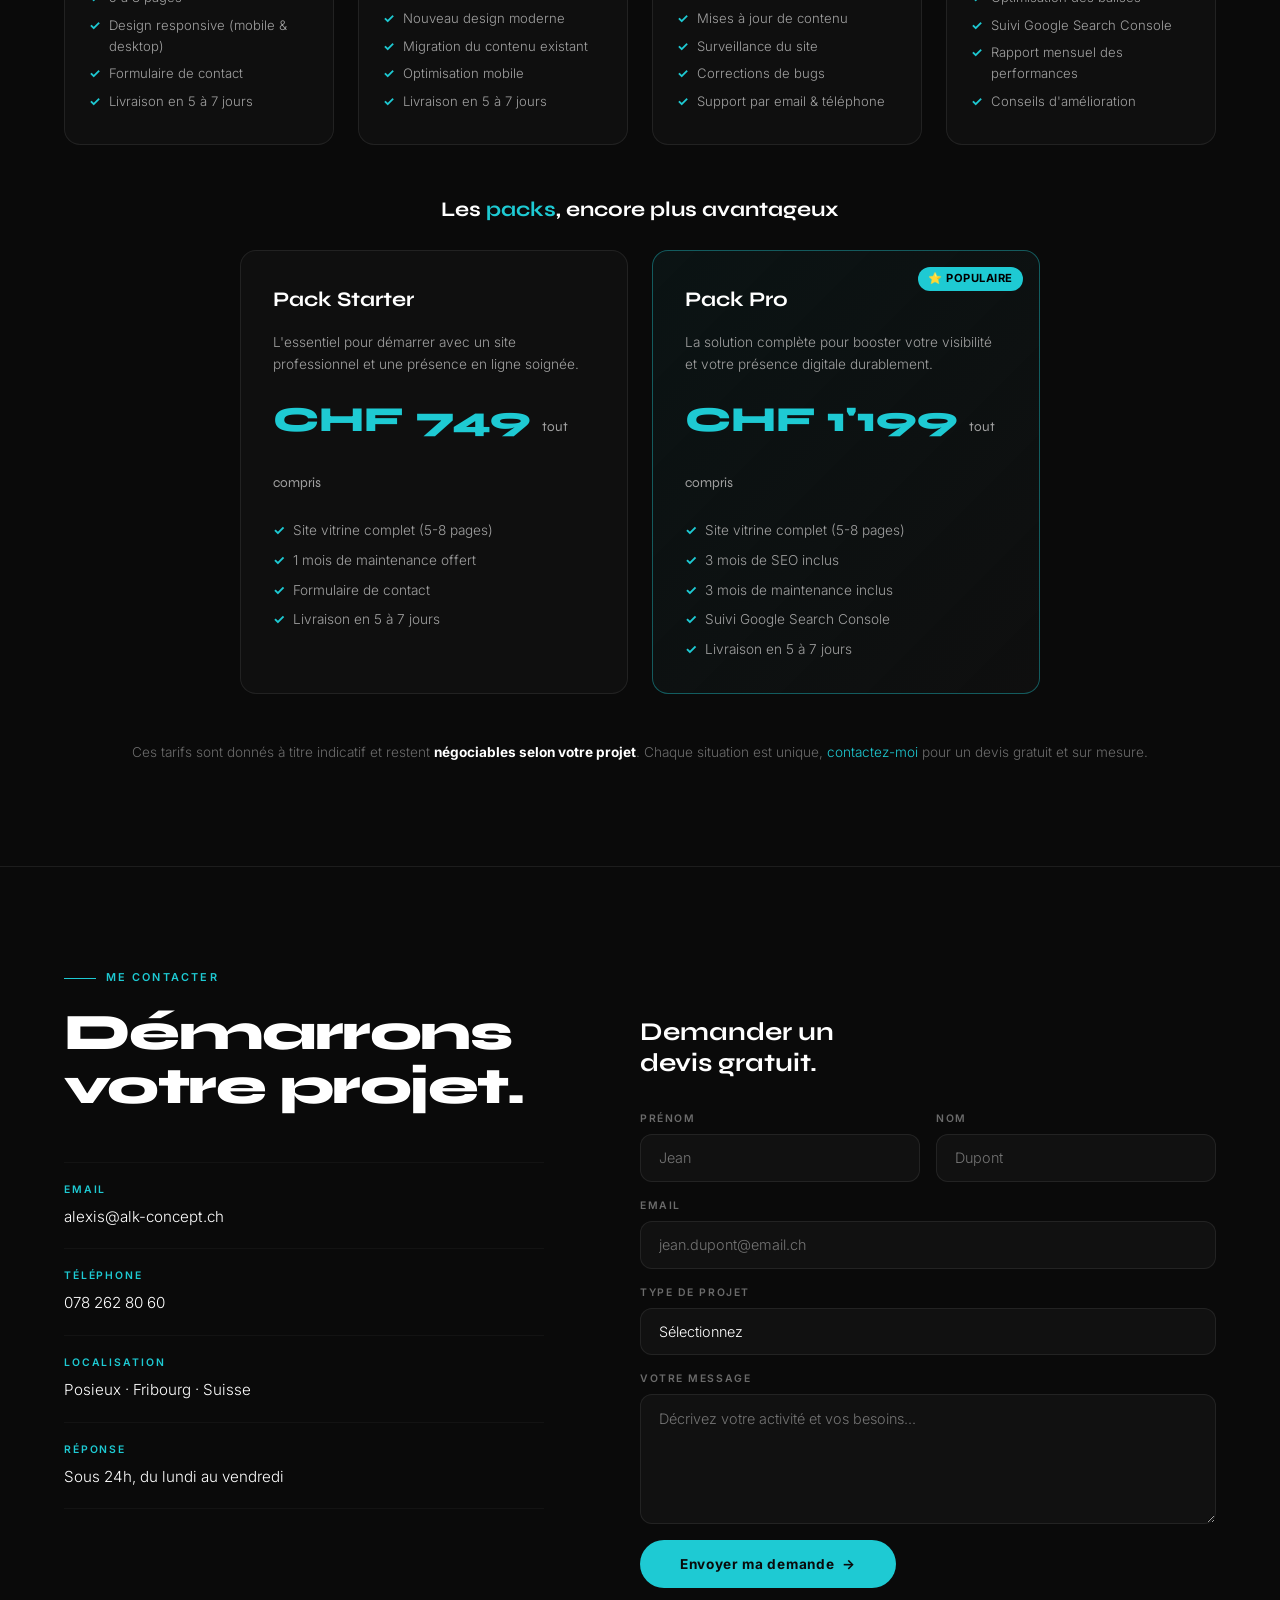
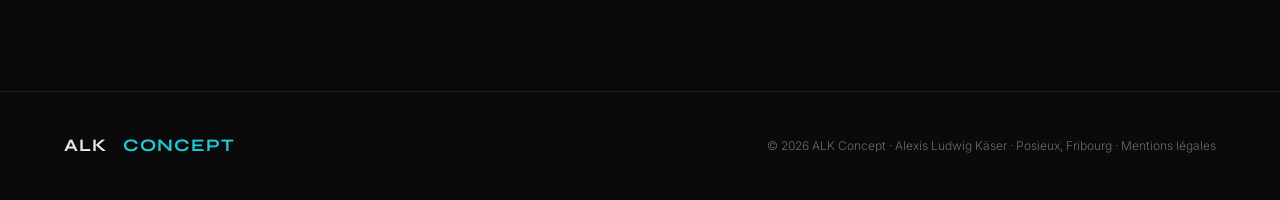
==== commit f466742a: "Add files via upload" ====
--- a/index.html
+++ b/index.html
@@ -2,1116 +2,70 @@
 <html lang="fr">
 <head>
 <meta charset="UTF-8">
-<meta name="viewport" content="width=device-width, initial-scale=1.0, maximum-scale=1.0, user-scalable=no">
+<meta name="viewport" content="width=device-width, initial-scale=1.0">
 <title>ALK Concept | Création de sites web — Fribourg</title>
+<meta name="description" content="Sites web sur mesure pour PME et indépendants en Suisse romande. Design unique codé à la main, livré en 5 à 7 jours dès CHF 690. Devis gratuit sous 48h.">
+<link rel="canonical" href="https://alk-concept.ch/">
+<meta property="og:type" content="website">
+<meta property="og:url" content="https://alk-concept.ch/">
+<meta property="og:title" content="ALK Concept | Création de sites web — Fribourg">
+<meta property="og:description" content="Sites web sur mesure pour PME et indépendants en Suisse romande. Design unique codé à la main, livré en 5 à 7 jours dès CHF 690. Devis gratuit sous 48h.">
+<meta property="og:image" content="https://alk-concept.ch/photo_profil.png">
+<meta property="og:locale" content="fr_CH">
+<meta name="twitter:card" content="summary">
+<script type="application/ld+json">
+{
+  "@context": "https://schema.org",
+  "@type": "LocalBusiness",
+  "name": "ALK Concept",
+  "description": "Création de sites web sur mesure pour PME et indépendants",
+  "url": "https://alk-concept.ch",
+  "telephone": "+41782628060",
+  "email": "alexis@alk-concept.ch",
+  "founder": { "@type": "Person", "name": "Alexis Ludwig Käser" },
+  "address": {
+    "@type": "PostalAddress",
+    "addressLocality": "Posieux",
+    "addressRegion": "Fribourg",
+    "postalCode": "1725",
+    "addressCountry": "CH"
+  },
+  "areaServed": ["Fribourg", "Bulle", "Lausanne", "Genève", "Neuchâtel", "Sion"],
+  "priceRange": "CHF 79 - CHF 990",
+  "sameAs": [
+    "https://www.linkedin.com/in/alexis-kaser",
+    "https://www.linkedin.com/company/alk-concept"
+  ]
+}
+</script>
 <link rel="icon" type="image/png" href="Logo%20arri%C3%A8re%20transp.png">
 <link rel="apple-touch-icon" href="Logo%20arri%C3%A8re%20transp.png">
 <link href="https://fonts.googleapis.com/css2?family=Inter:wght@300;400;500;600;700&family=Syne:wght@400;600;700;800&display=swap" rel="stylesheet">
-<style>
-*, *::before, *::after { margin:0; padding:0; box-sizing:border-box; }
-
-:root {
-  --bg: #0A0A0A;
-  --bg2: #0F0F0F;
-  --bg3: #141414;
-  --white: #FFFFFF;
-  --muted: #6B6B6B;
-  --subtle: #A1A1A1;
-  --accent: #1ECAD3;
-  --accent2: #2FE6F0;
-  --accent3: #159CA3;
-  --border: rgba(255,255,255,0.08);
-  --border2: rgba(255,255,255,0.04);
-  --glow: rgba(30,202,211,0.25);
-  --glow2: rgba(30,202,211,0.08);
-}
-
-html { scroll-behavior: smooth; width:100%; -webkit-text-size-adjust:100%; }
-body {
-  background: var(--bg);
-  color: var(--white);
-  font-family: 'Inter', sans-serif;
-  font-weight: 300;
-  line-height: 1.6;
-  overflow-x: hidden;
-  cursor: none;
-}
-
-/* ── CURSOR ─── */
-#cursor {
-  position: fixed;
-  width: 12px; height: 12px;
-  background: var(--accent);
-  border-radius: 50%;
-  pointer-events: none;
-  z-index: 9999;
-  transform: translate(-50%,-50%);
-  transition: transform 0.1s ease, width 0.3s ease, height 0.3s ease, opacity 0.3s ease;
-  mix-blend-mode: difference;
-}
-#cursor-glow {
-  position: fixed;
-  width: 300px; height: 300px;
-  background: radial-gradient(circle, rgba(30,202,211,0.06) 0%, transparent 70%);
-  border-radius: 50%;
-  pointer-events: none;
-  z-index: 9998;
-  transform: translate(-50%,-50%);
-  transition: transform 0.6s ease;
-}
-body:has(a:hover) #cursor,
-body:has(button:hover) #cursor { width:28px; height:28px; opacity:0.7; }
-
-@media (hover:none) {
-  #cursor, #cursor-glow { display:none; }
-  body { cursor: auto; }
-}
-
-/* ── KEYFRAMES ─── */
-@keyframes fadeUp {
-  from { opacity:0; transform:translateY(40px); }
-  to   { opacity:1; transform:translateY(0); }
-}
-@keyframes fadeIn {
-  from { opacity:0; }
-  to   { opacity:1; }
-}
-@keyframes scrollTicker {
-  from { transform:translateX(0); }
-  to   { transform:translateX(-50%); }
-}
-@keyframes float {
-  0%,100% { transform:translateY(0) rotate(0deg); }
-  50%     { transform:translateY(-20px) rotate(3deg); }
-}
-@keyframes pulse {
-  0%,100% { opacity:0.4; transform:scale(1); }
-  50%     { opacity:0.7; transform:scale(1.05); }
-}
-@keyframes counterUp {
-  from { opacity:0; transform:translateY(10px); }
-  to   { opacity:1; transform:translateY(0); }
-}
-@keyframes shimmer {
-  0%   { background-position:-200% center; }
-  100% { background-position:200% center; }
-}
-@keyframes borderPulse {
-  0%,100% { border-color: rgba(30,202,211,0.3); }
-  50%     { border-color: rgba(30,202,211,0.8); }
-}
-
-/* ── NOISE TEXTURE ─── */
-body::before {
-  content:'';
-  position:fixed; inset:0;
-  background-image: url("data:image/svg+xml,%3Csvg viewBox='0 0 256 256' xmlns='http://www.w3.org/2000/svg'%3E%3Cfilter id='noise'%3E%3CfeTurbulence type='fractalNoise' baseFrequency='0.9' numOctaves='4' stitchTiles='stitch'/%3E%3C/filter%3E%3Crect width='100%25' height='100%25' filter='url(%23noise)' opacity='0.03'/%3E%3C/svg%3E");
-  pointer-events:none;
-  z-index:1;
-  opacity:0.5;
-}
-
-/* ── NAV ─── */
-#nav {
-  position:fixed; top:0; left:0; right:0; z-index:100;
-  padding:0 2.5rem;
-  height:70px;
-  display:grid;
-  grid-template-columns: auto 1fr auto;
-  align-items:center;
-  gap:2rem;
-  transition: background 0.4s ease, border-color 0.4s ease;
-}
-#nav.scrolled {
-  background: rgba(10,10,10,0.92);
-  backdrop-filter: blur(20px);
-  border-bottom: 1px solid var(--border);
-}
-.nav-logo {
-  text-decoration:none; z-index:2;
-  display:flex; align-items:center;
-  flex-shrink:0; gap:0;
-}
-.logo-alk {
-  font-family:'Syne',sans-serif; font-weight:700;
-  font-size:1.1rem; letter-spacing:0.06em;
-  color:rgba(255,255,255,0.9);
-}
-.logo-concept {
-  font-family:'Syne',sans-serif; font-weight:700;
-  font-size:1.1rem; letter-spacing:0.06em;
-  color:var(--accent); margin-left:0.45em;
-}
-.nav-center {
-  display:flex; gap:2.5rem; list-style:none;
-  justify-content:center; align-items:center;
-}
-.nav-center a {
-  font-size:0.82rem; font-weight:400;
-  color:var(--muted); text-decoration:none;
-  transition:color 0.3s; letter-spacing:0.02em;
-  white-space:nowrap;
-}
-.nav-center a:hover { color:var(--white); }
-.nav-cta {
-  background: transparent;
-  border: 1px solid var(--border2);
-  color:var(--white); padding:0.55rem 1.4rem;
-  font-size:0.8rem; font-weight:500;
-  border-radius:100px; text-decoration:none;
-  transition: all 0.3s ease; white-space:nowrap;
-  backdrop-filter:blur(10px); flex-shrink:0;
-}
-.nav-cta:hover {
-  background:var(--accent);
-  border-color:var(--accent);
-  box-shadow: 0 0 30px var(--glow);
-}
-.nav-toggle {
-  display:none; background:none; border:none;
-  color:var(--white); cursor:none; padding:0.4rem;
-  grid-column:3;
-}
-.nav-toggle svg { width:22px; height:22px; }
-.nav-mobile {
-  display:none;
-  position:fixed; inset:70px 0 0 0;
-  background: rgba(10,10,10,0.98);
-  backdrop-filter:blur(20px);
-  flex-direction:column; align-items:center; justify-content:center;
-  gap:2.5rem; z-index:99;
-}
-.nav-mobile.open { display:flex; }
-.nav-mobile a {
-  font-family:'Syne',sans-serif; font-size:2rem; font-weight:700;
-  color:var(--muted); text-decoration:none;
-  transition:color 0.3s;
-}
-.nav-mobile a:hover { color:var(--accent); }
-
-/* ── HERO ─── */
-.hero {
-  min-height: calc(100vh - 46px);
-  display:grid; grid-template-columns:1fr 1fr;
-  position:relative; overflow:hidden;
-  padding-top:70px;
-}
-.hero-left {
-  display:flex; flex-direction:column; justify-content:center;
-  padding: 0 3rem 2rem 4rem;
-  position:relative; z-index:2;
-}
-.hero-right {
-  position:relative; overflow:hidden;
-  background: linear-gradient(135deg, rgba(30,202,211,0.03) 0%, transparent 60%);
-}
-
-/* Mesh gradient background */
-.hero::after {
-  content:'';
-  position:absolute; inset:0;
-  background:
-    radial-gradient(ellipse 60% 50% at 80% 50%, rgba(30,202,211,0.04) 0%, transparent 70%),
-    radial-gradient(ellipse 40% 60% at 20% 80%, rgba(30,202,211,0.02) 0%, transparent 60%);
-  pointer-events:none;
-}
-
-.hero-badge {
-  display:inline-flex; align-items:center; gap:0.6rem;
-  background: rgba(30,202,211,0.08);
-  border:1px solid rgba(30,202,211,0.2);
-  border-radius:100px; padding:0.4rem 1rem 0.4rem 0.5rem;
-  font-size:0.72rem; font-weight:500; letter-spacing:0.08em;
-  color:var(--accent); margin-bottom:2rem;
-  width:fit-content;
-  animation: fadeUp 0.8s ease-out both;
-}
-.hero-badge-dot {
-  width:6px; height:6px; border-radius:50%;
-  background:var(--accent);
-  animation: pulse 2s ease-in-out infinite;
-}
-
-.hero h1 {
-  font-family:'Syne',sans-serif;
-  font-size:clamp(3rem,5.5vw,5.5rem);
-  font-weight:800; line-height:1.0;
-  letter-spacing:-0.03em; margin-bottom:2rem;
-  animation: fadeUp 0.8s ease-out 0.15s both;
-}
-.hero h1 .line1 { display:block; color:var(--white); }
-.hero h1 .line2 {
-  display:block;
-  background: linear-gradient(90deg, var(--accent), var(--accent2), var(--accent));
-  background-size:200% auto;
-  -webkit-background-clip:text; -webkit-text-fill-color:transparent;
-  background-clip:text;
-  animation: shimmer 3s linear infinite;
-}
-.hero h1 .line3 {
-  display:block;
-  color: rgba(255,255,255,0.13);
-}
-
-.hero-sub {
-  font-size:1rem; color:var(--subtle); font-weight:300;
-  max-width:38rem; line-height:1.7; margin-bottom:3rem;
-  animation: fadeUp 0.8s ease-out 0.3s both;
-}
-.hero-actions {
-  display:flex; gap:1rem; flex-wrap:wrap;
-  animation: fadeUp 0.8s ease-out 0.45s both;
-}
-.btn-primary {
-  background:var(--accent); color:#0A0A0A;
-  padding:0.9rem 2.2rem; font-size:0.85rem; font-weight:600;
-  border-radius:100px; text-decoration:none;
-  transition:all 0.3s ease; display:inline-flex; align-items:center; gap:0.5rem;
-  letter-spacing:0.02em; border:none; cursor:none;
-  position:relative; overflow:hidden;
-}
-.btn-primary::after {
-  content:'';
-  position:absolute; inset:0;
-  background:linear-gradient(90deg,transparent,rgba(255,255,255,0.3),transparent);
-  transform:translateX(-100%);
-  transition:transform 0.5s;
-}
-.btn-primary:hover::after { transform:translateX(100%); }
-.btn-primary:hover {
-  background:var(--accent2);
-  box-shadow:0 10px 40px var(--glow);
-  transform:translateY(-2px);
-}
-.btn-ghost {
-  background:transparent; color:var(--white);
-  padding:0.9rem 2.2rem; font-size:0.85rem; font-weight:500;
-  border-radius:100px; text-decoration:none; letter-spacing:0.02em;
-  border:1px solid var(--border); transition:all 0.3s ease;
-  display:inline-flex; align-items:center; gap:0.5rem;
-}
-.btn-ghost:hover {
-  border-color:var(--accent);
-  color:var(--accent);
-  background:rgba(30,202,211,0.05);
-}
-
-.hero-stats {
-  display:flex; gap:3rem; margin-top:4rem; padding-top:3rem;
-  border-top:1px solid var(--border);
-  animation: fadeUp 0.8s ease-out 0.6s both;
-}
-.hero-stat-val {
-  font-family:'Syne',sans-serif;
-  font-size:1.8rem; font-weight:700; color:var(--white);
-  display:block; line-height:1;
-}
-.hero-stat-val span { color:var(--accent); }
-.hero-stat-label {
-  font-size:0.75rem; color:var(--muted); margin-top:0.3rem;
-  display:block; letter-spacing:0.05em;
-}
-
-/* Hero visual — carousel */
-.hero-visual {
-  position:absolute; inset:0;
-  display:flex; align-items:center; justify-content:center;
-}
-.card-carousel {
-  display:flex; flex-direction:column; align-items:center; gap:1.5rem;
-  width:320px;
-}
-.card-slides {
-  position:relative; width:100%; height:380px;
-}
-.c-card {
-  position:absolute; inset:0;
-  border-radius:24px; overflow:hidden;
-  background: linear-gradient(135deg, var(--bg3) 0%, rgba(30,202,211,0.04) 100%);
-  border:1px solid var(--border);
-  padding:2rem;
-  display:flex; flex-direction:column;
-  opacity:0; transform:translateX(40px) scale(0.96);
-  transition: opacity 0.45s ease, transform 0.45s ease;
-  pointer-events:none; cursor:default;
-}
-.c-card.active {
-  opacity:1; transform:translateX(0) scale(1);
-  pointer-events:auto;
-}
-.c-card.exit {
-  opacity:0; transform:translateX(-40px) scale(0.96);
-}
-.c-card-num {
-  font-family:'Syne',sans-serif; font-size:0.65rem; font-weight:700;
-  color:var(--accent); letter-spacing:0.18em; margin-bottom:1.2rem;
-}
-.c-card-title {
-  font-family:'Syne',sans-serif; font-size:1.35rem; font-weight:700;
-  color:var(--white); line-height:1.2; margin-bottom:0.4rem;
-}
-.c-card-sub { font-size:0.78rem; color:var(--muted); margin-bottom:1.5rem; }
-.c-card-line { height:1px; background:var(--border); margin-bottom:1.5rem; }
-.c-card-items { display:flex; flex-direction:column; gap:0.75rem; flex:1; }
-.c-card-item {
-  display:flex; align-items:center; gap:0.6rem;
-  font-size:0.8rem; color:var(--subtle);
-}
-.c-card-item::before {
-  content:''; width:6px; height:6px; border-radius:50%;
-  background:var(--accent); flex-shrink:0;
-}
-.c-card-footer {
-  display:flex; justify-content:space-between; align-items:center;
-  padding-top:1.5rem; border-top:1px solid var(--border); margin-top:auto;
-}
-.c-card-tag {
-  font-size:0.68rem; padding:0.25rem 0.7rem; border-radius:100px;
-  background:rgba(30,202,211,0.08); border:1px solid rgba(30,202,211,0.15);
-  color:var(--accent); font-weight:500;
-}
-.c-card-price {
-  font-family:'Syne',sans-serif; font-size:1rem; font-weight:700;
-  color:var(--white);
-}
-
-/* Nav carousel */
-.card-nav {
-  display:flex; align-items:center; gap:1rem;
-}
-.card-btn {
-  width:36px; height:36px; border-radius:50%;
-  border:1px solid var(--border); background:transparent;
-  color:var(--white); cursor:none;
-  display:flex; align-items:center; justify-content:center;
-  font-size:1rem; transition:all 0.3s ease;
-}
-.card-btn:hover {
-  border-color:var(--accent); background:rgba(30,202,211,0.1);
-  color:var(--accent);
-}
-.card-dots { display:flex; gap:0.5rem; align-items:center; }
-.card-dot {
-  width:6px; height:6px; border-radius:50%;
-  background:var(--border); transition:all 0.3s ease; cursor:none;
-  border:none; padding:0;
-}
-.card-dot.active {
-  background:var(--accent); width:20px; border-radius:3px;
-}
-
-/* Floating elements */
-.float-el {
-  position:absolute;
-  border-radius:12px;
-  backdrop-filter:blur(10px);
-  border:1px solid var(--border);
-  background:rgba(20,20,20,0.8);
-  animation:float 6s ease-in-out infinite;
-}
-.float-el:nth-child(1) {
-  top:15%; left:5%;
-  padding:0.8rem 1.2rem;
-  font-size:0.72rem; color:var(--subtle);
-  animation-delay:-2s;
-}
-.float-el:nth-child(2) {
-  bottom:20%; left:8%;
-  padding:0.8rem 1.2rem;
-  font-size:0.72rem; color:var(--subtle);
-  animation-delay:-4s;
-}
-.float-accent {
-  display:inline; color:var(--accent); font-weight:600;
-}
-
-/* ── TICKER ─── */
-.ticker-wrap {
-  background:var(--accent); padding:0.9rem 0; overflow:hidden;
-  position:relative; z-index:2;
-}
-.ticker-inner {
-  display:inline-flex; gap:0; white-space:nowrap;
-  animation: scrollTicker 20s linear infinite;
-}
-.ticker-item {
-  font-family:'Syne',sans-serif;
-  font-size:0.72rem; font-weight:700;
-  letter-spacing:0.18em; text-transform:uppercase;
-  color:#0A0A0A; padding:0 3rem;
-}
-.ticker-sep { color:rgba(0,0,0,0.3); }
-
-/* ── SECTIONS ─── */
-.section {
-  padding: clamp(5rem,8vw,10rem) clamp(1.5rem,5vw,4rem);
-}
-.section-inner { max-width:1200px; margin:0 auto; }
-
-.label {
-  font-size:0.68rem; font-weight:600; letter-spacing:0.2em;
-  text-transform:uppercase; color:var(--accent);
-  display:flex; align-items:center; gap:0.6rem;
-  margin-bottom:1.2rem;
-}
-.label::before {
-  content:''; width:2rem; height:1px; background:var(--accent);
-}
-
-h2.title {
-  font-family:'Syne',sans-serif;
-  font-size:clamp(2.2rem,4vw,3.5rem);
-  font-weight:800; line-height:1.05;
-  letter-spacing:-0.03em; margin-bottom:1.5rem;
-}
-
-/* ── ABOUT ─── */
-.about-grid {
-  display:grid; grid-template-columns:1fr 1.4fr;
-  gap:6rem; align-items:start;
-}
-.about-sticky { position:sticky; top:100px; }
-
-.card-glass {
-  background: rgba(255,255,255,0.02);
-  border:1px solid var(--border);
-  border-radius:24px; overflow:hidden;
-  backdrop-filter:blur(10px);
-  transition:all 0.4s ease;
-}
-.card-glass:hover {
-  border-color:rgba(30,202,211,0.3);
-  box-shadow: 0 20px 60px rgba(30,202,211,0.08);
-  transform:translateY(-4px);
-}
-
-.about-card-header {
-  padding:2rem 2rem 1.5rem;
-  background:linear-gradient(135deg,rgba(30,202,211,0.05) 0%,transparent 60%);
-  border-bottom:1px solid var(--border);
-  position:relative; overflow:hidden;
-  display:flex; align-items:center; gap:1.2rem;
-}
-.avatar-photo-wrap {
-  position:relative; flex-shrink:0;
-}
-.avatar-photo-wrap::before {
-  content:'';
-  position:absolute; inset:-10px;
-  border-radius:50%;
-  background:radial-gradient(circle, rgba(30,202,211,0.3) 0%, transparent 70%);
-  z-index:0;
-}
-.avatar-photo {
-  width:110px; height:110px;
-  position:relative; z-index:1;
-  display:block;
-}
-.avatar-badge {
-  position:absolute; bottom:2px; right:2px;
-  width:28px; height:28px; border-radius:50%;
-  background:linear-gradient(135deg,var(--accent),var(--accent3));
-  display:flex; align-items:center; justify-content:center;
-  font-family:'Syne',sans-serif; font-size:0.5rem; font-weight:800;
-  color:#0A0A0A; z-index:2;
-  border:2px solid #16161A;
-}
-.about-card-info { flex:1; }
-.about-card-linkedin {
-  padding:1rem 2rem;
-  border-top:1px solid var(--border);
-}
-.linkedin-btn {
-  display:inline-flex; align-items:center; gap:0.5rem;
-  font-size:0.8rem; color:var(--accent);
-  text-decoration:none; font-weight:500;
-  transition:opacity 0.2s;
-}
-.linkedin-btn:hover { opacity:0.75; }
-.about-card-name {
-  font-family:'Syne',sans-serif; font-weight:700;
-  font-size:1rem; color:var(--white); margin-bottom:0.2rem;
-}
-.about-card-role { font-size:0.82rem; color:var(--muted); }
-
-.about-card-stats { padding:0 2rem; }
-.stat-row {
-  display:flex; justify-content:space-between; align-items:center;
-  padding:0.9rem 0; border-bottom:1px solid var(--border2);
-  font-size:0.82rem;
-}
-.stat-row:last-child { border-bottom:none; }
-.stat-key { color:var(--muted); }
-.stat-data { color:var(--white); font-weight:400; }
-
-.about-text .lead {
-  font-size:1.1rem; color:var(--subtle); line-height:1.75;
-  margin-bottom:1.8rem; font-weight:300;
-}
-.about-text p {
-  font-size:0.92rem; color:var(--muted); line-height:1.75;
-  margin-bottom:1.2rem;
-}
-
-.highlight-card {
-  background:rgba(30,202,211,0.04);
-  border:1px solid rgba(30,202,211,0.15);
-  border-radius:16px; padding:1.5rem;
-  margin:2.5rem 0;
-  transition:all 0.3s ease;
-}
-.highlight-card:hover {
-  background:rgba(30,202,211,0.07);
-  border-color:rgba(30,202,211,0.3);
-}
-.highlight-card p {
-  font-size:0.92rem; color:var(--white); line-height:1.7;
-  margin:0;
-}
-
-.timeline { margin-top:2.5rem; }
-.tl-row {
-  display:flex; gap:1.5rem;
-  padding:1.2rem 0; border-bottom:1px solid var(--border2);
-  align-items:center;
-}
-.tl-row:first-child { border-top:1px solid var(--border2); }
-.tl-tag {
-  font-family:'Syne',sans-serif; font-size:0.75rem; font-weight:700;
-  color:var(--accent); min-width:3.5rem; letter-spacing:0.08em;
-}
-.tl-content { font-size:0.85rem; color:var(--muted); }
-
-/* ── SERVICES ─── */
-.services-section { border-top:1px solid var(--border); }
-.services-head {
-  display:grid; grid-template-columns:1fr 1fr;
-  gap:4rem; align-items:end; margin-bottom:5rem;
-}
-.services-desc { font-size:0.95rem; color:var(--muted); line-height:1.7; padding-top:2rem; }
-
-.services-grid {
-  display:grid; grid-template-columns:repeat(2,1fr);
-  gap:1.5px; background:var(--border);
-  border-radius:24px; overflow:hidden;
-}
-.service-card {
-  background:var(--bg);
-  padding:2.8rem 2.5rem;
-  position:relative; overflow:hidden;
-  transition:all 0.4s ease;
-  cursor:default;
-}
-.service-card::before {
-  content:'';
-  position:absolute; top:0; left:0; right:0;
-  height:2px;
-  background:linear-gradient(90deg,transparent,var(--accent),transparent);
-  transform:scaleX(0); transform-origin:left;
-  transition:transform 0.4s ease;
-}
-.service-card:hover::before { transform:scaleX(1); }
-.service-card:hover {
-  background:var(--bg3);
-}
-.service-card::after {
-  content:'';
-  position:absolute; top:-40px; right:-40px;
-  width:160px; height:160px; border-radius:50%;
-  background:radial-gradient(circle,rgba(30,202,211,0.04) 0%,transparent 70%);
-  transition:opacity 0.4s;
-  opacity:0;
-}
-.service-card:hover::after { opacity:1; }
-
-.service-icon {
-  width:48px; height:48px; border-radius:12px;
-  border:1px solid var(--border);
-  background:rgba(30,202,211,0.05);
-  display:flex; align-items:center; justify-content:center;
-  margin-bottom:1.8rem;
-  transition:all 0.3s;
-}
-.service-card:hover .service-icon {
-  background:rgba(30,202,211,0.1);
-  border-color:rgba(30,202,211,0.3);
-}
-.service-icon svg { width:22px; height:22px; stroke:var(--accent); fill:none; stroke-width:1.5; stroke-linecap:round; stroke-linejoin:round; }
-
-.service-num {
-  font-family:'Syne',sans-serif; font-size:0.65rem; font-weight:700;
-  color:var(--accent); letter-spacing:0.15em; margin-bottom:0.8rem;
-}
-.service-name {
-  font-family:'Syne',sans-serif; font-size:1.2rem; font-weight:700;
-  color:var(--white); margin-bottom:0.8rem; line-height:1.2;
-}
-.service-desc {
-  font-size:0.85rem; color:var(--muted); line-height:1.7;
-  margin-bottom:1.8rem;
-}
-.service-footer {
-  display:flex; justify-content:space-between; align-items:center;
-  padding-top:1.5rem; border-top:1px solid var(--border2);
-}
-.service-tag {
-  font-size:0.7rem; font-weight:500; padding:0.3rem 0.8rem;
-  border-radius:100px; background:rgba(30,202,211,0.08);
-  border:1px solid rgba(30,202,211,0.15);
-  color:var(--accent);
-}
-.service-price {
-  font-family:'Syne',sans-serif; font-size:0.9rem; font-weight:700;
-  color:var(--white);
-}
-
-/* ── WHY ─── */
-.why-section { background:var(--bg2); }
-.why-head {
-  display:flex; justify-content:space-between; align-items:flex-end;
-  margin-bottom:5rem; gap:2rem; flex-wrap:wrap;
-}
-.why-sub { max-width:36rem; font-size:0.92rem; color:var(--muted); line-height:1.7; }
-
-.why-grid {
-  display:grid; grid-template-columns:repeat(3,1fr);
-  gap:1.5px; background:var(--border);
-  border-radius:24px; overflow:hidden;
-}
-.why-card {
-  background:var(--bg2); padding:2.5rem 2rem;
-  transition:all 0.3s ease; position:relative; overflow:hidden;
-}
-.why-card:hover {
-  background:var(--bg3);
-}
-.why-card:hover .why-num-big {
-  opacity:0.08;
-}
-.why-num-big {
-  position:absolute; right:-0.5rem; bottom:-1rem;
-  font-family:'Syne',sans-serif; font-size:6rem; font-weight:800;
-  color:var(--accent); opacity:0.04; line-height:1; pointer-events:none;
-  transition:opacity 0.3s;
-}
-.why-tag {
-  font-family:'Syne',sans-serif; font-size:0.65rem; font-weight:700;
-  color:var(--accent); letter-spacing:0.15em; margin-bottom:1.5rem; display:block;
-}
-.why-card h3 {
-  font-family:'Syne',sans-serif; font-size:1rem; font-weight:700;
-  color:var(--white); margin-bottom:0.8rem;
-}
-.why-card p { font-size:0.83rem; color:var(--muted); line-height:1.7; }
-
-/* ── COUNTER BAND ─── */
-.counter-band {
-  background:linear-gradient(135deg,rgba(30,202,211,0.04) 0%,rgba(30,202,211,0.01) 100%);
-  border-top:1px solid var(--border); border-bottom:1px solid var(--border);
-  padding:4rem clamp(1.5rem,5vw,4rem);
-}
-.counter-inner {
-  max-width:1200px; margin:0 auto;
-  display:grid; grid-template-columns:repeat(4,1fr);
-  gap:2rem;
-}
-.counter-item { text-align:center; }
-.counter-val {
-  font-family:'Syne',sans-serif;
-  font-size:clamp(2rem,3.5vw,3rem); font-weight:800;
-  color:var(--white); line-height:1.1; display:block;
-}
-.counter-val .accent { color:var(--accent); font-size:0.85em; }
-.counter-label {
-  font-size:0.78rem; color:var(--muted); margin-top:0.5rem; display:block;
-  letter-spacing:0.05em;
-}
-
-/* ── CONTACT ─── */
-.contact-section { border-top:1px solid var(--border); }
-
-/* ── TARIFS ── */
-.tarifs-section { border-top:1px solid var(--border); }
-.tarifs-intro { text-align:center; margin-bottom:3.5rem; }
-.tarifs-intro .label { margin-bottom:0.5rem; }
-.tarifs-intro .title { margin-bottom:1rem; }
-.tarifs-intro p { color:var(--subtle); max-width:520px; margin:0 auto; }
-
-.tarifs-grid {
-  display:grid;
-  grid-template-columns: repeat(4, 1fr);
-  gap:1.5rem;
-  margin-bottom:3rem;
-}
-
-.tarif-card {
-  background:var(--bg2);
-  border:1px solid var(--border);
-  border-radius:16px;
-  padding:2rem 1.5rem;
-  display:flex;
-  flex-direction:column;
-  gap:1rem;
-  transition:transform 0.3s ease, border-color 0.3s ease, box-shadow 0.3s ease;
-  position:relative;
-  overflow:hidden;
-}
-.tarif-card::before {
-  content:'';
-  position:absolute;
-  top:0; left:0; right:0;
-  height:2px;
-  background:linear-gradient(90deg, var(--accent), transparent);
-  opacity:0;
-  transition:opacity 0.3s ease;
-}
-.tarif-card:hover { transform:translateY(-6px); border-color:rgba(30,202,211,0.3); box-shadow:0 20px 40px rgba(30,202,211,0.08); }
-.tarif-card:hover::before { opacity:1; }
-
-.tarif-icon { display:flex; align-items:center; justify-content:flex-start; }
-.tarif-name { font-family:'Syne',sans-serif; font-size:1.1rem; font-weight:700; color:var(--white); }
-.tarif-desc { font-size:0.85rem; color:var(--subtle); line-height:1.6; flex:1; }
-.tarif-price { font-family:'Syne',sans-serif; font-size:1.8rem; font-weight:800; color:var(--accent); }
-.tarif-price span { font-size:0.85rem; font-weight:400; color:var(--subtle); }
-.tarif-includes { list-style:none; display:flex; flex-direction:column; gap:0.4rem; }
-.tarif-includes li { font-size:0.82rem; color:var(--subtle); display:flex; align-items:flex-start; gap:0.5rem; }
-.tarif-includes li::before { content:'✓'; color:var(--accent); font-weight:700; flex-shrink:0; }
-
-/* PACKS */
-.packs-title {
-  text-align:center;
-  font-family:'Syne',sans-serif;
-  font-size:1.3rem;
-  font-weight:700;
-  color:var(--white);
-  margin-bottom:1.5rem;
-}
-.packs-title span { color:var(--accent); }
-
-.packs-grid {
-  display:grid;
-  grid-template-columns: repeat(2, 1fr);
-  gap:1.5rem;
-  max-width:800px;
-  margin:0 auto 3rem;
-}
-
-.pack-card {
-  background:var(--bg2);
-  border:1px solid var(--border);
-  border-radius:16px;
-  padding:2rem;
-  display:flex;
-  flex-direction:column;
-  gap:1rem;
-  transition:transform 0.3s ease, border-color 0.3s ease, box-shadow 0.3s ease;
-  position:relative;
-  overflow:hidden;
-}
-.pack-card.featured {
-  border-color:rgba(30,202,211,0.4);
-  background:linear-gradient(135deg, rgba(30,202,211,0.05), var(--bg2));
-}
-.pack-badge {
-  position:absolute;
-  top:16px; right:16px;
-  background:var(--accent);
-  color:#000;
-  font-size:0.7rem;
-  font-weight:700;
-  padding:3px 10px;
-  border-radius:20px;
-  text-transform:uppercase;
-  letter-spacing:0.05em;
-}
-.pack-card:hover { transform:translateY(-6px); border-color:rgba(30,202,211,0.4); box-shadow:0 20px 40px rgba(30,202,211,0.08); }
-.pack-name { font-family:'Syne',sans-serif; font-size:1.3rem; font-weight:700; color:var(--white); }
-.pack-content { font-size:0.85rem; color:var(--subtle); }
-.pack-price { font-family:'Syne',sans-serif; font-size:2.2rem; font-weight:800; color:var(--accent); }
-.pack-price span { font-size:0.85rem; font-weight:400; color:var(--subtle); }
-.pack-includes { list-style:none; display:flex; flex-direction:column; gap:0.5rem; }
-.pack-includes li { font-size:0.85rem; color:var(--subtle); display:flex; align-items:flex-start; gap:0.5rem; }
-.pack-includes li::before { content:'✓'; color:var(--accent); font-weight:700; flex-shrink:0; }
-
-.tarifs-note {
-  text-align:center;
-  color:var(--muted);
-  font-size:0.85rem;
-}
-.tarifs-note a {
-  color:var(--accent);
-  text-decoration:none;
-}
-.tarifs-note a:hover { text-decoration:underline; }
-
-@media(max-width:1000px) {
-  .tarifs-grid { grid-template-columns:repeat(2,1fr); }
-}
-@media(max-width:600px) {
-  .tarifs-grid { grid-template-columns:1fr; }
-  .packs-grid { grid-template-columns:1fr; }
-}
-.contact-grid {
-  display:grid; grid-template-columns:1fr 1.2fr;
-  gap:6rem; align-items:start;
-}
-
-.contact-info { margin-top:3rem; }
-.info-block {
-  padding:1.2rem 0; border-bottom:1px solid var(--border2);
-}
-.info-block:first-child { border-top:1px solid var(--border2); }
-.info-key {
-  font-size:0.65rem; font-weight:600; letter-spacing:0.18em;
-  text-transform:uppercase; color:var(--accent); margin-bottom:0.4rem;
-}
-.info-val {
-  font-size:0.95rem; color:var(--white);
-}
-.info-val a {
-  color:var(--white); text-decoration:none; transition:color 0.3s;
-}
-.info-val a:hover { color:var(--accent); }
-
-.form-wrap { margin-top:3rem; }
-.form-title {
-  font-family:'Syne',sans-serif; font-size:1.6rem; font-weight:700;
-  color:var(--white); margin-bottom:2rem; line-height:1.2;
-}
-.form { display:flex; flex-direction:column; gap:1rem; }
-.form-2 { display:grid; grid-template-columns:1fr 1fr; gap:1rem; }
-.field { display:flex; flex-direction:column; gap:0.4rem; }
-.field label {
-  font-size:0.65rem; font-weight:600; letter-spacing:0.15em;
-  text-transform:uppercase; color:var(--muted);
-}
-.field input, .field textarea, .field select {
-  background:rgba(255,255,255,0.03);
-  border:1px solid var(--border);
-  color:var(--white); padding:0.9rem 1.1rem;
-  font-family:'Inter',sans-serif; font-size:0.9rem; font-weight:300;
-  border-radius:12px; outline:none;
-  transition:border-color 0.3s, background 0.3s;
-  -webkit-appearance:none;
-}
-.field input:focus, .field textarea:focus, .field select:focus {
-  border-color:rgba(30,202,211,0.5);
-  background:rgba(30,202,211,0.03);
-}
-.field select option { background:#1a1a1a; }
-.field textarea { min-height:130px; resize:vertical; }
-.form-btn {
-  background:var(--accent); color:#0A0A0A;
-  padding:1rem 2.5rem; font-family:'Inter',sans-serif;
-  font-size:0.85rem; font-weight:700; letter-spacing:0.05em;
-  cursor:none; border:none; border-radius:100px;
-  align-self:flex-start; transition:all 0.3s ease;
-  display:inline-flex; align-items:center; gap:0.5rem;
-  position:relative; overflow:hidden;
-}
-.form-btn::after {
-  content:'';
-  position:absolute; inset:0;
-  background:linear-gradient(90deg,transparent,rgba(255,255,255,0.3),transparent);
-  transform:translateX(-100%); transition:transform 0.5s;
-}
-.form-btn:hover::after { transform:translateX(100%); }
-.form-btn:hover {
-  background:var(--accent2);
-  box-shadow:0 10px 40px var(--glow);
-  transform:translateY(-2px);
-}
-
-/* ── FOOTER ─── */
-footer {
-  background:var(--bg); border-top:1px solid var(--border);
-  padding:2.5rem clamp(1.5rem,5vw,4rem);
-  display:flex; justify-content:space-between; align-items:center;
-  flex-wrap:wrap; gap:1.5rem;
-}
-.footer-logo {
-  font-family:'Syne',sans-serif; font-size:0.9rem; font-weight:700;
-  letter-spacing:0.12em; color:var(--white);
-  display:flex; align-items:center; gap:0.5rem;
-}
-.footer-logo .dot { width:6px; height:6px; border-radius:50%; background:var(--accent); }
-.footer-copy { font-size:0.75rem; color:var(--muted); }
-
-/* ── REVEAL ─── */
-.reveal { opacity:0; transform:translateY(30px); }
-.reveal.in {
-  animation: fadeUp 0.9s cubic-bezier(.16,1,.3,1) forwards;
-}
-
-/* ── RESPONSIVE ─── */
-@media (max-width:1000px) {
-  /* Nav */
-  #nav {
-    padding: 0 1.25rem;
-    grid-template-columns: auto auto;
-    justify-content: space-between;
-  }
-  .nav-center { display:none; }
-  .nav-cta { display:none; }
-  .nav-toggle { display:flex; grid-column:auto; }
-
-  /* Hero */
-  .hero { grid-template-columns:1fr; min-height:calc(100vh - 46px); }
-  .hero-left {
-    padding: 2rem 1.25rem 2rem;
-    text-align:center; align-items:center;
-  }
-  .hero-right { display:none; }
-  .hero-stats { justify-content:center; flex-wrap:wrap; gap:2rem; }
-  .hero-actions { justify-content:center; }
-  .hero h1 { font-size: clamp(2.5rem,9vw,4rem); }
-  .hero-sub { font-size:0.95rem; }
-
-  /* Sections */
-  .section { padding: 2.5rem 1.25rem; }
-  .section-inner { padding:0; }
-
-  /* About */
-  .about-grid { grid-template-columns:1fr; gap:2.5rem; }
-  .about-sticky { position:static; }
-
-  /* Services */
-  .services-head { grid-template-columns:1fr; gap:1rem; }
-  .services-grid { grid-template-columns:1fr; }
-
-  /* Why */
-  .why-grid { grid-template-columns:1fr 1fr; }
-
-  /* Counter */
-  .counter-band { padding: 3rem 1.25rem; }
-  .counter-inner { grid-template-columns:repeat(2,1fr); gap:2rem; }
-
-  /* Contact */
-  .contact-grid { grid-template-columns:1fr; gap:2.5rem; }
-  .form-wrap { margin-top:0; }
-
-  /* Footer */
-  footer { padding: 2rem 1.25rem; }
-}
-
-@media (max-width:600px) {
-  /* Nav */
-  #nav { padding: 0 1rem; }
-
-  /* Hero — tout doit rester dans l'écran */
-  .hero { overflow:hidden; }
-  .hero-left {
-    padding: 1rem 1.2rem 2rem;
-    width: 100%; max-width: 100%;
-  }
-  .hero-badge {
-    font-size: 0.6rem;
-    white-space: normal;
-    text-align: center;
-    justify-content: center;
-    max-width: 100%;
-    padding: 0.4rem 0.8rem;
-  }
-  .hero h1 {
-    font-size: clamp(1.9rem, 8.5vw, 2.6rem);
-    letter-spacing: -0.02em;
-    word-break: keep-all;
-    width: 100%;
-  }
-  .hero-sub {
-    font-size: 0.88rem;
-    max-width: 100%;
-  }
-  .hero-actions {
-    flex-direction: column;
-    width: 100%; gap: 0.75rem;
-  }
-  .btn-primary, .btn-ghost {
-    width: 100%; justify-content: center;
-    padding: 0.85rem 1rem; font-size: 0.85rem;
-  }
-  .hero-stats {
-    display: grid;
-    grid-template-columns: 1fr 1fr;
-    gap: 1rem; width: 100%;
-    padding-top: 1.5rem; margin-top: 1.5rem;
-  }
-  .hero-stats > div:last-child {
-    grid-column: span 2; text-align: center;
-  }
-  .hero-stat-val { font-size: 1.5rem; }
-  .hero-stat-label { font-size: 0.7rem; }
-
-  /* Sections */
-  .section { padding: 2rem 1.2rem; }
-  h2.title { font-size: clamp(1.8rem, 8vw, 2.5rem); }
-
-  /* About */
-  .about-card-header { padding: 1.2rem 1.2rem 0.8rem; }
-  .about-card-stats { padding: 0 1.2rem; }
-
-  /* Services — layout horizontal compact */
-  .services-grid { gap: 0.5rem; }
-  .service-card { padding: 1rem; display: grid; grid-template-columns: 40px 1fr; grid-template-rows: auto auto; column-gap: 0.9rem; align-items: start; }
-  .service-icon { width: 40px; height: 40px; margin-bottom: 0; border-radius: 10px; grid-row: 1 / 3; }
-  .service-icon svg { width: 18px; height: 18px; }
-  .service-num { display: none; }
-  .service-name { font-size: 0.95rem; margin-bottom: 0.2rem; }
-  .service-desc { font-size: 0.78rem; line-height: 1.45; margin-bottom: 0.6rem; }
-  .service-footer { padding-top: 0.6rem; grid-column: 2; }
-  .service-price { font-size: 0.85rem; }
-  .service-tag { font-size: 0.65rem; }
-
-  /* Why */
-  .why-grid { grid-template-columns:1fr 1fr; gap:0.6rem; }
-  .why-card { padding: 1rem 0.8rem; }
-  .why-num-big { font-size: 2.8rem; opacity: 0.1; bottom: -0.3rem; right: 0.2rem; }
-  .why-tag { font-size: 0.6rem; margin-bottom: 0.5rem; }
-  .why-card h3 { font-size: 0.9rem; margin-bottom: 0.4rem; }
-  .why-card p { font-size: 0.78rem; line-height: 1.5; }
-  .why-head { flex-direction:column; gap:0.75rem; }
-
-  /* Tarifs */
-  .tarifs-grid { grid-template-columns: 1fr 1fr; gap: 0.6rem; }
-  .tarif-card { padding: 1rem 0.85rem; gap: 0.5rem; border-radius: 12px; }
-  .tarif-icon svg { width: 20px; height: 20px; }
-  .tarif-name { font-size: 0.88rem; }
-  .tarif-desc { display: none; }
-  .tarif-price { font-size: 1.3rem; }
-  .tarif-price span { font-size: 0.7rem; }
-  .tarif-includes li { font-size: 0.72rem; line-height: 1.4; }
-  .tarif-includes li:nth-child(n+3) { display: none; }
-
-  /* Counter */
-  .counter-band { padding: 1.5rem 1.2rem; }
-  .counter-inner { grid-template-columns:1fr 1fr; gap:1rem; }
-  .counter-val { font-size: clamp(1.5rem, 7vw, 2rem); }
-
-  /* Contact */
-  .form-2 { grid-template-columns:1fr; }
-  .contact-grid { gap:1.5rem; }
-  .form-title { font-size:1.3rem; }
-  .contact-info { margin-top:1rem; }
-
-  /* Footer */
-  footer { flex-direction:column; align-items:flex-start; gap:0.8rem; padding:1.5rem 1.2rem; }
-}
-</style>
+<link rel="stylesheet" href="styles.css?v=3">
 </head>
 <body>
 
+<!-- PRELOADER -->
+<div id="preloader">
+  <div class="pre-logo">ALK <span class="c">CONCEPT</span></div>
+  <div class="pre-bar"></div>
+</div>
+
+<div id="scroll-progress"></div>
+
 <div id="cursor"></div>
 <div id="cursor-glow"></div>
 
 <!-- NAV -->
 <nav id="nav">
-  <a class="nav-logo" href="#home">
+  <a class="nav-logo" href="index.html">
     <span class="logo-alk">ALK</span><span class="logo-concept">CONCEPT</span>
   </a>
   <ul class="nav-center">
-    <li><a href="#about">À propos</a></li>
-    <li><a href="#services">Services</a></li>
-    <li><a href="#pourquoi">Pourquoi moi</a></li>
+    <li><a href="index.html">Accueil</a></li>
+    <li><a href="services.html">Services</a></li>
+    <li><a href="projets.html">Projets</a></li>
+    <li><a href="a-propos.html">À propos</a></li>
     <li><a href="#tarifs">Tarifs</a></li>
     <li><a href="#contact">Contact</a></li>
   </ul>
@@ -1125,9 +79,10 @@
 
 <!-- MOBILE NAV -->
 <div class="nav-mobile" id="navMobile">
-  <a href="#about" class="nav-mobile-link">À propos</a>
-  <a href="#services" class="nav-mobile-link">Services</a>
-  <a href="#pourquoi" class="nav-mobile-link">Pourquoi moi</a>
+  <a href="index.html" class="nav-mobile-link">Accueil</a>
+  <a href="services.html" class="nav-mobile-link">Services</a>
+  <a href="projets.html" class="nav-mobile-link">Projets</a>
+  <a href="a-propos.html" class="nav-mobile-link">À propos</a>
   <a href="#tarifs" class="nav-mobile-link">Tarifs</a>
   <a href="#contact" class="nav-mobile-link">Contact</a>
 </div>
@@ -1149,7 +104,7 @@
       qui veulent une présence digitale à la hauteur de leurs ambitions.
     </p>
     <div class="hero-actions">
-      <a href="#services" class="btn-primary">Mes services <span>↓</span></a>
+      <a href="services.html" class="btn-primary">Mes services <span>→</span></a>
       <a href="#contact" class="btn-ghost">Me contacter</a>
     </div>
     <div class="hero-stats">
@@ -1285,238 +240,6 @@
   </div>
 </div>
 
-<!-- ABOUT -->
-<section class="section" id="about">
-  <div class="section-inner">
-    <div class="about-grid">
-      <div class="about-sticky reveal">
-        <div class="card-glass">
-          <div class="about-card-header">
-            <div class="avatar-photo-wrap">
-              <img src="photo_profil.png" alt="Alexis Ludwig Käser" class="avatar-photo">
-              <div class="avatar-badge">ALK</div>
-            </div>
-            <div class="about-card-info">
-              <div class="about-card-name">Alexis Ludwig Käser</div>
-              <div class="about-card-role">Créateur web freelance</div>
-            </div>
-          </div>
-          <div class="about-card-stats">
-            <div class="stat-row">
-              <span class="stat-key">Formation</span>
-              <span class="stat-data">CFC Employé de commerce</span>
-            </div>
-            <div class="stat-row">
-              <span class="stat-key">En cours</span>
-              <span class="stat-data">Maturité professionnelle</span>
-            </div>
-            <div class="stat-row">
-              <span class="stat-key">Objectif</span>
-              <span class="stat-data">HEG Fribourg</span>
-            </div>
-            <div class="stat-row">
-              <span class="stat-key">Localisation</span>
-              <span class="stat-data">Posieux, Fribourg</span>
-            </div>
-            <div class="stat-row">
-              <span class="stat-key">Spécialité</span>
-              <span class="stat-data">HTML · CSS · JS</span>
-            </div>
-          </div>
-          <div class="about-card-linkedin">
-            <a href="https://linkedin.com/in/alexis-kaser" target="_blank" rel="noopener" class="linkedin-btn">
-              <svg width="16" height="16" viewBox="0 0 24 24" fill="currentColor"><path d="M20.447 20.452h-3.554v-5.569c0-1.328-.027-3.037-1.852-3.037-1.853 0-2.136 1.445-2.136 2.939v5.667H9.351V9h3.414v1.561h.046c.477-.9 1.637-1.85 3.37-1.85 3.601 0 4.267 2.37 4.267 5.455v6.286zM5.337 7.433a2.062 2.062 0 01-2.063-2.065 2.064 2.064 0 112.063 2.065zm1.782 13.019H3.555V9h3.564v11.452zM22.225 0H1.771C.792 0 0 .774 0 1.729v20.542C0 23.227.792 24 1.771 24h20.451C23.2 24 24 23.227 24 22.271V1.729C24 .774 23.2 0 22.222 0h.003z"/></svg>
-              Voir mon LinkedIn
-            </a>
-          </div>
-        </div>
-      </div>
-
-      <div class="about-text reveal">
-        <span class="label">Qui suis-je</span>
-        <h2 class="title">Passionné du digital,<br>créateur de votre présence.</h2>
-
-        <p class="lead">
-          Le web m'a toujours fasciné, cette capacité à créer des expériences
-          visuelles percutantes, accessibles à n'importe qui dans le monde, à partir de
-          quelques lignes de code. Depuis que j'ai découvert ça, je n'ai jamais arrêté.
-        </p>
-
-        <p>
-          Titulaire d'un CFC d'employé de commerce, je prépare actuellement ma maturité
-          professionnelle pour intégrer la Haute École de Gestion (HEG) de Fribourg.
-          Cette double culture, créative et business, me permet de concevoir des sites
-          qui ne sont pas seulement beaux, mais qui servent vraiment vos objectifs.
-        </p>
-
-        <div class="highlight-card">
-          <p>
-            Sous la marque <strong>ALK Concept</strong>, je propose des sites web sur mesure aux PME et
-            indépendants qui veulent une présence en ligne à la hauteur de leur ambition —
-            sans passer par une agence aux tarifs inaccessibles.
-          </p>
-        </div>
-
-        <div class="timeline">
-          <div class="tl-row">
-            <div class="tl-tag">CFC</div>
-            <div class="tl-content">Employé de commerce : rigueur, gestion, relation client</div>
-          </div>
-          <div class="tl-row">
-            <div class="tl-tag">2026</div>
-            <div class="tl-content">Maturité professionnelle en cours, intégration HEG prévue</div>
-          </div>
-          <div class="tl-row">
-            <div class="tl-tag">ALK</div>
-            <div class="tl-content">Fondation d'ALK Concept, création de sites web sur mesure</div>
-          </div>
-        </div>
-      </div>
-    </div>
-  </div>
-</section>
-
-<!-- SERVICES -->
-<section class="section services-section" id="services">
-  <div class="section-inner">
-    <div class="services-head reveal">
-      <div>
-        <span class="label">Ce que je propose</span>
-        <h2 class="title">Mes services</h2>
-      </div>
-      <p class="services-desc">
-        Des prestations complètes pour donner à votre entreprise
-        une présence en ligne professionnelle et mémorable.
-      </p>
-    </div>
-
-    <div class="services-grid reveal">
-      <div class="service-card">
-        <div class="service-icon">
-          <svg viewBox="0 0 24 24"><rect x="3" y="3" width="18" height="18" rx="2"/><path d="M3 9h18"/><path d="M9 21V9"/></svg>
-        </div>
-        <div class="service-num">01</div>
-        <div class="service-name">Site vitrine</div>
-        <div class="service-desc">Un site web moderne et sur mesure, conçu de A à Z selon votre identité. Design responsive, formulaire de contact et livraison en 5 à 7 jours.</div>
-        <div class="service-footer">
-          <span class="service-tag">HTML / CSS / JS</span>
-          <span class="service-price">CHF 690.–</span>
-        </div>
-      </div>
-      <div class="service-card">
-        <div class="service-icon">
-          <svg viewBox="0 0 24 24"><path d="M12 20h9"/><path d="M16.5 3.5a2.121 2.121 0 013 3L7 19l-4 1 1-4L16.5 3.5z"/></svg>
-        </div>
-        <div class="service-num">02</div>
-        <div class="service-name">Refonte de site</div>
-        <div class="service-desc">Votre site est vieillissant ? Je le modernise complètement tout en conservant votre contenu et votre identité de marque.</div>
-        <div class="service-footer">
-          <span class="service-tag">Redesign</span>
-          <span class="service-price">CHF 590.–</span>
-        </div>
-      </div>
-      <div class="service-card">
-        <div class="service-icon">
-          <svg viewBox="0 0 24 24"><path d="M14.7 6.3a1 1 0 0 0 0 1.4l1.6 1.6a1 1 0 0 0 1.4 0l3.77-3.77a6 6 0 0 1-7.94 7.94l-6.91 6.91a2.12 2.12 0 0 1-3-3l6.91-6.91a6 6 0 0 1 7.94-7.94l-3.76 3.76z"/></svg>
-        </div>
-        <div class="service-num">03</div>
-        <div class="service-name">Maintenance mensuelle</div>
-        <div class="service-desc">Je m'occupe de votre site chaque mois : mises à jour de contenu, corrections de bugs et support disponible.</div>
-        <div class="service-footer">
-          <span class="service-tag">Mensuel</span>
-          <span class="service-price">CHF 79.–/mois</span>
-        </div>
-      </div>
-      <div class="service-card">
-        <div class="service-icon">
-          <svg viewBox="0 0 24 24"><polyline points="22 12 18 12 15 21 9 3 6 12 2 12"/></svg>
-        </div>
-        <div class="service-num">04</div>
-        <div class="service-name">SEO de base</div>
-        <div class="service-desc">Améliorez votre visibilité sur Google chaque mois avec un suivi régulier, des optimisations et des rapports clairs.</div>
-        <div class="service-footer">
-          <span class="service-tag">Mensuel</span>
-          <span class="service-price">CHF 199.–/mois</span>
-        </div>
-      </div>
-    </div>
-  </div>
-</section>
-
-<!-- COUNTER BAND -->
-<div class="counter-band">
-  <div class="counter-inner reveal">
-    <div class="counter-item">
-      <span class="counter-val" data-count="7">0<span class="accent"> jours</span></span>
-      <span class="counter-label">Délai de livraison maximum</span>
-    </div>
-    <div class="counter-item">
-      <span class="counter-val" data-count="2">0<span class="accent">×</span></span>
-      <span class="counter-label">Cycles de révisions inclus</span>
-    </div>
-    <div class="counter-item">
-      <span class="counter-val" data-count="100">0<span class="accent">%</span></span>
-      <span class="counter-label">Sur mesure, sans template</span>
-    </div>
-    <div class="counter-item">
-      <span class="counter-val" data-count="0">0<span class="accent">CHF</span></span>
-      <span class="counter-label">Frais cachés, zéro TVA</span>
-    </div>
-  </div>
-</div>
-
-<!-- WHY -->
-<section class="section why-section" id="pourquoi">
-  <div class="section-inner">
-    <div class="why-head reveal">
-      <div>
-        <span class="label">Mes atouts</span>
-        <h2 class="title">Pourquoi choisir<br>ALK Concept ?</h2>
-      </div>
-      <p class="why-sub">6 raisons concrètes de me faire confiance pour votre projet web.</p>
-    </div>
-
-    <div class="why-grid reveal">
-      <div class="why-card">
-        <span class="why-num-big">01</span>
-        <span class="why-tag">01 — CONTACT</span>
-        <h3>Contact rapide</h3>
-        <p>Vous m'écrivez, je réponds dans les 24h. On fait un appel pour cerner votre projet et vous avez une première idée du résultat dès la semaine suivante.</p>
-      </div>
-      <div class="why-card">
-        <span class="why-num-big">02</span>
-        <span class="why-tag">02 — QUALITÉ</span>
-        <h3>100% sur mesure</h3>
-        <p>Pas de template tout fait. Chaque site est pensé pour vous, votre activité et vos clients.</p>
-      </div>
-      <div class="why-card">
-        <span class="why-num-big">03</span>
-        <span class="why-tag">03 — LOCAL</span>
-        <h3>Local & disponible</h3>
-        <p>Je suis basé à Posieux (Fribourg) et disponible pour se rencontrer en personne si vous préférez.</p>
-      </div>
-      <div class="why-card">
-        <span class="why-num-big">04</span>
-        <span class="why-tag">04 — PRIX</span>
-        <h3>Prix transparent</h3>
-        <p>Devis clair dès le départ, sans surprise. Paiement en deux fois possible selon le projet.</p>
-      </div>
-      <div class="why-card">
-        <span class="why-num-big">05</span>
-        <span class="why-tag">05 — GARANTIE</span>
-        <h3>Satisfaction garantie</h3>
-        <p>2 cycles de révisions inclus. On ajuste jusqu'à ce que vous soyez vraiment satisfait.</p>
-      </div>
-      <div class="why-card">
-        <span class="why-num-big">06</span>
-        <span class="why-tag">06 — VITESSE</span>
-        <h3>Livraison rapide</h3>
-        <p>Un site complet livré en 5 à 7 jours ouvrables si on travaille efficacement ensemble.</p>
-      </div>
-    </div>
-  </div>
-</section>
-
 <!-- TARIFS -->
 <section class="section tarifs-section" id="tarifs">
   <div class="section-inner">
@@ -1694,176 +417,6 @@
   <div class="footer-copy">© 2026 ALK Concept · Alexis Ludwig Käser · Posieux, Fribourg · <a href="mentions-legales.html" style="color:var(--muted);text-decoration:none;transition:color 0.2s;" onmouseover="this.style.color='var(--accent)'" onmouseout="this.style.color='var(--muted)'">Mentions légales</a></div>
 </footer>
 
-<script>
-/* ── CURSOR ── */
-const cursor = document.getElementById('cursor');
-const cursorGlow = document.getElementById('cursor-glow');
-let mx = -100, my = -100, gx = -100, gy = -100;
-
-document.addEventListener('mousemove', e => {
-  mx = e.clientX; my = e.clientY;
-  cursor.style.left = mx + 'px';
-  cursor.style.top = my + 'px';
-});
-
-function animateGlow() {
-  gx += (mx - gx) * 0.06;
-  gy += (my - gy) * 0.06;
-  cursorGlow.style.left = gx + 'px';
-  cursorGlow.style.top = gy + 'px';
-  requestAnimationFrame(animateGlow);
-}
-animateGlow();
-
-/* ── NAV SCROLL ── */
-const nav = document.getElementById('nav');
-window.addEventListener('scroll', () => {
-  nav.classList.toggle('scrolled', window.scrollY > 30);
-}, { passive: true });
-
-/* ── MOBILE NAV ── */
-const navToggle = document.getElementById('navToggle');
-const navMobile = document.getElementById('navMobile');
-navToggle.addEventListener('click', () => {
-  navMobile.classList.toggle('open');
-  navToggle.setAttribute('aria-label', navMobile.classList.contains('open') ? 'Fermer' : 'Menu');
-});
-document.querySelectorAll('.nav-mobile-link').forEach(a => {
-  a.addEventListener('click', () => navMobile.classList.remove('open'));
-});
-
-/* ── REVEAL ON SCROLL ── */
-const reveals = document.querySelectorAll('.reveal');
-const observer = new IntersectionObserver(entries => {
-  entries.forEach((e, i) => {
-    if (e.isIntersecting) {
-      e.target.style.animationDelay = (i % 3 * 0.1) + 's';
-      e.target.classList.add('in');
-      observer.unobserve(e.target);
-    }
-  });
-}, { threshold: 0.1 });
-reveals.forEach(el => observer.observe(el));
-
-/* ── COUNTER ANIMATION ── */
-function animateCount(el, target, duration) {
-  const suffix = el.querySelector('span')?.textContent || '';
-  const start = performance.now();
-  const update = now => {
-    const progress = Math.min((now - start) / duration, 1);
-    const ease = 1 - Math.pow(1 - progress, 3);
-    const val = Math.round(ease * target);
-    el.textContent = val;
-    const s = document.createElement('span');
-    s.className = 'accent';
-    s.textContent = suffix;
-    el.appendChild(s);
-    if (progress < 1) requestAnimationFrame(update);
-  };
-  requestAnimationFrame(update);
-}
-
-const counterObserver = new IntersectionObserver(entries => {
-  entries.forEach(e => {
-    if (e.isIntersecting) {
-      const el = e.target;
-      const target = parseInt(el.dataset.count);
-      animateCount(el, target, 1200);
-      counterObserver.unobserve(el);
-    }
-  });
-}, { threshold: 0.5 });
-document.querySelectorAll('.counter-val[data-count]').forEach(el => counterObserver.observe(el));
-
-/* ── FORM SUBMIT ── */
-const contactForm = document.getElementById('contactForm');
-const submitBtn = document.getElementById('submitBtn');
-contactForm.addEventListener('submit', async function(e) {
-  e.preventDefault();
-  submitBtn.innerHTML = 'Envoi en cours...';
-  submitBtn.disabled = true;
-  try {
-    const res = await fetch(contactForm.action, {
-      method: 'POST',
-      body: new FormData(contactForm),
-      headers: { 'Accept': 'application/json' }
-    });
-    if (res.ok) {
-      submitBtn.innerHTML = 'Message envoyé ✓';
-      submitBtn.style.background = '#22c55e';
-      contactForm.reset();
-      setTimeout(() => {
-        submitBtn.innerHTML = 'Envoyer ma demande <span>→</span>';
-        submitBtn.style.background = '';
-        submitBtn.disabled = false;
-      }, 4000);
-    } else {
-      submitBtn.innerHTML = 'Erreur, réessayez';
-      submitBtn.style.background = '#ef4444';
-      submitBtn.disabled = false;
-      setTimeout(() => {
-        submitBtn.innerHTML = 'Envoyer ma demande <span>→</span>';
-        submitBtn.style.background = '';
-      }, 3000);
-    }
-  } catch {
-    submitBtn.innerHTML = 'Erreur réseau';
-    submitBtn.style.background = '#ef4444';
-    submitBtn.disabled = false;
-  }
-});
-
-/* ── CAROUSEL ── */
-const cards = document.querySelectorAll('.c-card');
-const dots  = document.querySelectorAll('.card-dot');
-let current = 0;
-let autoTimer;
-
-function goTo(index) {
-  cards[current].classList.remove('active');
-  cards[current].classList.add('exit');
-  dots[current].classList.remove('active');
-
-  setTimeout(() => {
-    cards[current].classList.remove('exit');
-    current = (index + cards.length) % cards.length;
-    cards[current].classList.add('active');
-    dots[current].classList.add('active');
-  }, 60);
-}
-
-function startAuto() {
-  autoTimer = setInterval(() => goTo(current + 1), 4000);
-}
-function stopAuto() { clearInterval(autoTimer); }
-
-document.getElementById('cardNext').addEventListener('click', () => { stopAuto(); goTo(current + 1); startAuto(); });
-document.getElementById('cardPrev').addEventListener('click', () => { stopAuto(); goTo(current - 1); startAuto(); });
-dots.forEach((d, i) => d.addEventListener('click', () => { stopAuto(); goTo(i); startAuto(); }));
-
-/* Swipe tactile */
-let touchStartX = 0;
-const carousel = document.getElementById('cardCarousel');
-if (carousel) {
-  carousel.addEventListener('touchstart', e => { touchStartX = e.touches[0].clientX; }, { passive: true });
-  carousel.addEventListener('touchend', e => {
-    const diff = touchStartX - e.changedTouches[0].clientX;
-    if (Math.abs(diff) > 40) { stopAuto(); goTo(diff > 0 ? current + 1 : current - 1); startAuto(); }
-  }, { passive: true });
-}
-
-startAuto();
-
-/* ── PARALLAX CAROUSEL ── */
-const heroRight = document.querySelector('.hero-right');
-if (heroRight) {
-  document.addEventListener('mousemove', e => {
-    const x = (e.clientX / window.innerWidth - 0.5) * 10;
-    const y = (e.clientY / window.innerHeight - 0.5) * 6;
-    const el = document.querySelector('.card-carousel');
-    if (el) el.style.transform = `perspective(900px) rotateY(${-x}deg) rotateX(${y}deg)`;
-  });
-}
-</script>
+<script src="script.js?v=3"></script>
 </body>
 </html>
--- a/styles.css
+++ b/styles.css
@@ -0,0 +1,1534 @@
+*, *::before, *::after { margin:0; padding:0; box-sizing:border-box; }
+
+:root {
+  --bg: #0A0A0A;
+  --bg2: #0F0F0F;
+  --bg3: #141414;
+  --white: #FFFFFF;
+  --muted: #6B6B6B;
+  --subtle: #A1A1A1;
+  --accent: #1ECAD3;
+  --accent2: #2FE6F0;
+  --accent3: #159CA3;
+  --border: rgba(255,255,255,0.08);
+  --border2: rgba(255,255,255,0.04);
+  --glow: rgba(30,202,211,0.25);
+  --glow2: rgba(30,202,211,0.08);
+}
+
+html { scroll-behavior: smooth; width:100%; -webkit-text-size-adjust:100%; }
+body {
+  background: var(--bg);
+  color: var(--white);
+  font-family: 'Inter', sans-serif;
+  font-weight: 300;
+  line-height: 1.6;
+  overflow-x: hidden;
+  cursor: none;
+}
+
+/* ── PRELOADER ─── */
+#preloader {
+  position:fixed; inset:0; z-index:10000;
+  background:var(--bg);
+  display:flex; align-items:center; justify-content:center;
+  flex-direction:column; gap:1.3rem;
+  transition:opacity 0.45s ease, visibility 0.45s;
+}
+#preloader.done { opacity:0; visibility:hidden; }
+.pre-logo {
+  font-family:'Syne',sans-serif; font-weight:800;
+  font-size:clamp(1.3rem, 5.5vw, 1.8rem);
+  letter-spacing:-0.01em;
+  white-space:nowrap;
+  animation:fadeIn 0.5s ease both;
+}
+.pre-logo .c { color:var(--accent); }
+.pre-bar {
+  width:min(220px, 55vw); height:2px; background:rgba(255,255,255,0.08);
+  border-radius:2px; overflow:hidden;
+}
+.pre-bar::after {
+  content:''; display:block; height:100%;
+  background:linear-gradient(90deg, var(--accent), var(--accent2));
+  box-shadow:0 0 14px rgba(30,202,211,0.8);
+  animation:preLoad 0.75s cubic-bezier(0.65,0,0.35,1) forwards;
+}
+@keyframes preLoad { from { width:0; } to { width:100%; } }
+
+/* ── PAGE TOP (1re section des sous-pages, sous la nav fixe) ─── */
+.page-top { padding-top: calc(70px + 4.5rem) !important; }
+@media (max-width:600px) {
+  .page-top { padding-top: calc(70px + 2.5rem) !important; }
+  .about-card-header {
+    flex-direction:column !important;
+    align-items:center !important;
+    text-align:center;
+    gap:0.9rem !important;
+  }
+  .about-card-info { width:100%; }
+}
+
+/* ── SCROLL PROGRESS ─── */
+#scroll-progress {
+  position:fixed; top:0; left:0; height:2px; width:0%;
+  background:linear-gradient(90deg,var(--accent),var(--accent2));
+  z-index:1000;
+  box-shadow:0 0 12px rgba(30,202,211,0.6);
+}
+
+/* ── CURSOR ─── */
+#cursor {
+  position: fixed;
+  width: 12px; height: 12px;
+  background: var(--accent);
+  border-radius: 50%;
+  pointer-events: none;
+  z-index: 9999;
+  transform: translate(-50%,-50%);
+  transition: transform 0.1s ease, width 0.3s ease, height 0.3s ease, opacity 0.3s ease;
+  mix-blend-mode: difference;
+}
+#cursor-glow {
+  position: fixed;
+  width: 300px; height: 300px;
+  background: radial-gradient(circle, rgba(30,202,211,0.06) 0%, transparent 70%);
+  border-radius: 50%;
+  pointer-events: none;
+  z-index: 9998;
+  transform: translate(-50%,-50%);
+  transition: transform 0.6s ease;
+}
+body:has(a:hover) #cursor,
+body:has(button:hover) #cursor { width:28px; height:28px; opacity:0.7; }
+
+@media (hover:none) {
+  #cursor, #cursor-glow { display:none; }
+  body { cursor: auto; }
+}
+
+/* ── KEYFRAMES ─── */
+@keyframes fadeUp {
+  from { opacity:0; transform:translateY(40px); }
+  to   { opacity:1; transform:translateY(0); }
+}
+@keyframes fadeIn {
+  from { opacity:0; }
+  to   { opacity:1; }
+}
+@keyframes scrollTicker {
+  from { transform:translateX(0); }
+  to   { transform:translateX(-50%); }
+}
+@keyframes float {
+  0%,100% { transform:translateY(0) rotate(0deg); }
+  50%     { transform:translateY(-20px) rotate(3deg); }
+}
+@keyframes pulse {
+  0%,100% { opacity:0.4; transform:scale(1); }
+  50%     { opacity:0.7; transform:scale(1.05); }
+}
+@keyframes counterUp {
+  from { opacity:0; transform:translateY(10px); }
+  to   { opacity:1; transform:translateY(0); }
+}
+@keyframes shimmer {
+  0%   { background-position:-200% center; }
+  100% { background-position:200% center; }
+}
+@keyframes borderPulse {
+  0%,100% { border-color: rgba(30,202,211,0.3); }
+  50%     { border-color: rgba(30,202,211,0.8); }
+}
+
+/* ── NOISE TEXTURE ─── */
+body::before {
+  content:'';
+  position:fixed; inset:0;
+  background-image: url("data:image/svg+xml,%3Csvg viewBox='0 0 256 256' xmlns='http://www.w3.org/2000/svg'%3E%3Cfilter id='noise'%3E%3CfeTurbulence type='fractalNoise' baseFrequency='0.9' numOctaves='4' stitchTiles='stitch'/%3E%3C/filter%3E%3Crect width='100%25' height='100%25' filter='url(%23noise)' opacity='0.03'/%3E%3C/svg%3E");
+  pointer-events:none;
+  z-index:1;
+  opacity:0.5;
+}
+
+/* ── NAV ─── */
+#nav {
+  position:fixed; top:0; left:0; right:0; z-index:100;
+  padding:0 2.5rem;
+  height:70px;
+  display:grid;
+  grid-template-columns: auto 1fr auto;
+  align-items:center;
+  gap:2rem;
+  transition: background 0.4s ease, border-color 0.4s ease;
+}
+#nav.scrolled {
+  background: rgba(10,10,10,0.92);
+  backdrop-filter: blur(20px);
+  border-bottom: 1px solid var(--border);
+}
+.nav-logo {
+  text-decoration:none; z-index:2;
+  display:flex; align-items:center;
+  flex-shrink:0; gap:0;
+}
+.logo-alk {
+  font-family:'Syne',sans-serif; font-weight:700;
+  font-size:1.1rem; letter-spacing:0.06em;
+  color:rgba(255,255,255,0.9);
+}
+.logo-concept {
+  font-family:'Syne',sans-serif; font-weight:700;
+  font-size:1.1rem; letter-spacing:0.06em;
+  color:var(--accent); margin-left:0.45em;
+}
+.nav-center {
+  display:flex; gap:2.5rem; list-style:none;
+  justify-content:center; align-items:center;
+}
+.nav-center a {
+  font-size:0.82rem; font-weight:400;
+  color:var(--muted); text-decoration:none;
+  transition:color 0.3s; letter-spacing:0.02em;
+  white-space:nowrap;
+}
+.nav-center a:hover { color:var(--white); }
+.nav-cta {
+  background: transparent;
+  border: 1px solid var(--border2);
+  color:var(--white); padding:0.55rem 1.4rem;
+  font-size:0.8rem; font-weight:500;
+  border-radius:100px; text-decoration:none;
+  transition: all 0.3s ease; white-space:nowrap;
+  backdrop-filter:blur(10px); flex-shrink:0;
+}
+.nav-cta:hover {
+  background:var(--accent);
+  border-color:var(--accent);
+  box-shadow: 0 0 30px var(--glow);
+}
+.nav-toggle {
+  display:none; background:none; border:none;
+  color:var(--white); cursor:none; padding:0.4rem;
+  grid-column:3;
+}
+.nav-toggle svg { width:22px; height:22px; }
+.nav-mobile {
+  display:none;
+  position:fixed; inset:70px 0 0 0;
+  background: rgba(10,10,10,0.98);
+  backdrop-filter:blur(20px);
+  flex-direction:column; align-items:center; justify-content:center;
+  gap:2.5rem; z-index:99;
+}
+.nav-mobile.open { display:flex; }
+.nav-mobile a {
+  font-family:'Syne',sans-serif; font-size:2rem; font-weight:700;
+  color:var(--muted); text-decoration:none;
+  transition:color 0.3s;
+}
+.nav-mobile a:hover { color:var(--accent); }
+
+/* ── HERO ─── */
+.hero {
+  min-height: calc(100vh - 46px);
+  display:grid; grid-template-columns:1fr 1fr;
+  position:relative; overflow:hidden;
+  padding-top:70px;
+}
+.hero-left {
+  display:flex; flex-direction:column; justify-content:center;
+  padding: 0 3rem 2rem 4rem;
+  position:relative; z-index:2;
+}
+.hero-right {
+  position:relative; overflow:hidden;
+  background: linear-gradient(135deg, rgba(30,202,211,0.03) 0%, transparent 60%);
+}
+
+/* Mesh gradient background */
+.hero::after {
+  content:'';
+  position:absolute; inset:0;
+  background:
+    radial-gradient(ellipse 60% 50% at 80% 50%, rgba(30,202,211,0.04) 0%, transparent 70%),
+    radial-gradient(ellipse 40% 60% at 20% 80%, rgba(30,202,211,0.02) 0%, transparent 60%);
+  pointer-events:none;
+}
+
+.hero-badge {
+  display:inline-flex; align-items:center; gap:0.6rem;
+  background: rgba(30,202,211,0.08);
+  border:1px solid rgba(30,202,211,0.2);
+  border-radius:100px; padding:0.4rem 1rem 0.4rem 0.5rem;
+  font-size:0.72rem; font-weight:500; letter-spacing:0.08em;
+  color:var(--accent); margin-bottom:2rem;
+  width:fit-content;
+  animation: fadeUp 0.8s ease-out both;
+}
+.hero-badge-dot {
+  width:6px; height:6px; border-radius:50%;
+  background:var(--accent);
+  animation: pulse 2s ease-in-out infinite;
+}
+
+.hero h1 {
+  font-family:'Syne',sans-serif;
+  font-size:clamp(3rem,5.5vw,5.5rem);
+  font-weight:800; line-height:1.0;
+  letter-spacing:-0.03em; margin-bottom:2rem;
+  animation: fadeUp 0.8s ease-out 0.15s both;
+}
+.hero h1 .line1 { display:block; color:var(--white); }
+.hero h1 .line2 {
+  display:block;
+  color:var(--bg);
+  text-shadow:
+    1px 0 0 rgba(255,255,255,0.85), -1px 0 0 rgba(255,255,255,0.85),
+    0 1px 0 rgba(255,255,255,0.85), 0 -1px 0 rgba(255,255,255,0.85),
+    0.7px 0.7px 0 rgba(255,255,255,0.85), -0.7px -0.7px 0 rgba(255,255,255,0.85),
+    0.7px -0.7px 0 rgba(255,255,255,0.85), -0.7px 0.7px 0 rgba(255,255,255,0.85);
+}
+.hero h1 .line3 {
+  display:block;
+  background: linear-gradient(90deg, var(--accent) 0%, var(--accent2) 50%, var(--accent) 100%);
+  background-size:200% auto;
+  -webkit-background-clip:text; -webkit-text-fill-color:transparent;
+  background-clip:text;
+  animation: shimmer 4s linear infinite;
+}
+
+.hero-sub {
+  font-size:1rem; color:var(--subtle); font-weight:300;
+  max-width:38rem; line-height:1.7; margin-bottom:3rem;
+  animation: fadeUp 0.8s ease-out 0.3s both;
+}
+.hero-actions {
+  display:flex; gap:1rem; flex-wrap:wrap;
+  animation: fadeUp 0.8s ease-out 0.45s both;
+}
+.btn-primary {
+  background:var(--accent); color:#0A0A0A;
+  padding:0.9rem 2.2rem; font-size:0.85rem; font-weight:600;
+  border-radius:100px; text-decoration:none;
+  transition:all 0.3s ease; display:inline-flex; align-items:center; gap:0.5rem;
+  letter-spacing:0.02em; border:none; cursor:none;
+  position:relative; overflow:hidden;
+}
+.btn-primary::after {
+  content:'';
+  position:absolute; inset:0;
+  background:linear-gradient(90deg,transparent,rgba(255,255,255,0.3),transparent);
+  transform:translateX(-100%);
+  transition:transform 0.5s;
+}
+.btn-primary:hover::after { transform:translateX(100%); }
+.btn-primary:hover {
+  background:var(--accent2);
+  box-shadow:0 10px 40px var(--glow);
+  transform:translateY(-2px);
+}
+.btn-ghost {
+  background:transparent; color:var(--white);
+  padding:0.9rem 2.2rem; font-size:0.85rem; font-weight:500;
+  border-radius:100px; text-decoration:none; letter-spacing:0.02em;
+  border:1px solid var(--border); transition:all 0.3s ease;
+  display:inline-flex; align-items:center; gap:0.5rem;
+}
+.btn-ghost:hover {
+  border-color:var(--accent);
+  color:var(--accent);
+  background:rgba(30,202,211,0.05);
+}
+
+.hero-stats {
+  display:flex; gap:3rem; margin-top:4rem; padding-top:3rem;
+  border-top:1px solid var(--border);
+  animation: fadeUp 0.8s ease-out 0.6s both;
+}
+.hero-stat-val {
+  font-family:'Syne',sans-serif;
+  font-size:1.8rem; font-weight:700; color:var(--white);
+  display:block; line-height:1;
+}
+.hero-stat-val span { color:var(--accent); }
+.hero-stat-label {
+  font-size:0.75rem; color:var(--muted); margin-top:0.3rem;
+  display:block; letter-spacing:0.05em;
+}
+
+/* Hero visual — carousel */
+.hero-visual {
+  position:absolute; inset:0;
+  display:flex; align-items:center; justify-content:center;
+}
+.card-carousel {
+  display:flex; flex-direction:column; align-items:center; gap:1.5rem;
+  width:320px;
+}
+.card-slides {
+  position:relative; width:100%; height:380px;
+}
+.c-card {
+  position:absolute; inset:0;
+  border-radius:24px; overflow:hidden;
+  background: linear-gradient(135deg, var(--bg3) 0%, rgba(30,202,211,0.04) 100%);
+  border:1px solid var(--border);
+  padding:2rem;
+  display:flex; flex-direction:column;
+  opacity:0; transform:translateX(40px) scale(0.96);
+  transition: opacity 0.45s ease, transform 0.45s ease;
+  pointer-events:none; cursor:default;
+}
+.c-card.active {
+  opacity:1; transform:translateX(0) scale(1);
+  pointer-events:auto;
+}
+.c-card.exit {
+  opacity:0; transform:translateX(-40px) scale(0.96);
+}
+.c-card-num {
+  font-family:'Syne',sans-serif; font-size:0.65rem; font-weight:700;
+  color:var(--accent); letter-spacing:0.18em; margin-bottom:1.2rem;
+}
+.c-card-title {
+  font-family:'Syne',sans-serif; font-size:1.35rem; font-weight:700;
+  color:var(--white); line-height:1.2; margin-bottom:0.4rem;
+}
+.c-card-sub { font-size:0.78rem; color:var(--muted); margin-bottom:1.5rem; }
+.c-card-line { height:1px; background:var(--border); margin-bottom:1.5rem; }
+.c-card-items { display:flex; flex-direction:column; gap:0.75rem; flex:1; }
+.c-card-item {
+  display:flex; align-items:center; gap:0.6rem;
+  font-size:0.8rem; color:var(--subtle);
+}
+.c-card-item::before {
+  content:''; width:6px; height:6px; border-radius:50%;
+  background:var(--accent); flex-shrink:0;
+}
+.c-card-footer {
+  display:flex; justify-content:space-between; align-items:center;
+  padding-top:1.5rem; border-top:1px solid var(--border); margin-top:auto;
+}
+.c-card-tag {
+  font-size:0.68rem; padding:0.25rem 0.7rem; border-radius:100px;
+  background:rgba(30,202,211,0.08); border:1px solid rgba(30,202,211,0.15);
+  color:var(--accent); font-weight:500;
+}
+.c-card-price {
+  font-family:'Syne',sans-serif; font-size:1rem; font-weight:700;
+  color:var(--white);
+}
+
+/* Nav carousel */
+.card-nav {
+  display:flex; align-items:center; gap:1rem;
+}
+.card-btn {
+  width:36px; height:36px; border-radius:50%;
+  border:1px solid var(--border); background:transparent;
+  color:var(--white); cursor:none;
+  display:flex; align-items:center; justify-content:center;
+  font-size:1rem; transition:all 0.3s ease;
+}
+.card-btn:hover {
+  border-color:var(--accent); background:rgba(30,202,211,0.1);
+  color:var(--accent);
+}
+.card-dots { display:flex; gap:0.5rem; align-items:center; }
+.card-dot {
+  width:6px; height:6px; border-radius:50%;
+  background:var(--border); transition:all 0.3s ease; cursor:none;
+  border:none; padding:0;
+}
+.card-dot.active {
+  background:var(--accent); width:20px; border-radius:3px;
+}
+
+/* Floating elements */
+.float-el {
+  position:absolute;
+  border-radius:12px;
+  backdrop-filter:blur(10px);
+  border:1px solid var(--border);
+  background:rgba(20,20,20,0.8);
+  animation:float 6s ease-in-out infinite;
+}
+.float-el:nth-child(1) {
+  top:15%; left:5%;
+  padding:0.8rem 1.2rem;
+  font-size:0.72rem; color:var(--subtle);
+  animation-delay:-2s;
+}
+.float-el:nth-child(2) {
+  bottom:20%; left:8%;
+  padding:0.8rem 1.2rem;
+  font-size:0.72rem; color:var(--subtle);
+  animation-delay:-4s;
+}
+.float-accent {
+  display:inline; color:var(--accent); font-weight:600;
+}
+
+/* ── TICKER ─── */
+.ticker-wrap {
+  background:var(--accent); padding:0.9rem 0; overflow:hidden;
+  position:relative; z-index:2;
+}
+.ticker-inner {
+  display:inline-flex; gap:0; white-space:nowrap;
+  animation: scrollTicker 20s linear infinite;
+}
+.ticker-item {
+  font-family:'Syne',sans-serif;
+  font-size:0.72rem; font-weight:700;
+  letter-spacing:0.18em; text-transform:uppercase;
+  color:#0A0A0A; padding:0 3rem;
+}
+.ticker-sep { color:rgba(0,0,0,0.3); }
+
+/* ── SECTIONS ─── */
+.section {
+  padding: clamp(5rem,8vw,10rem) clamp(1.5rem,5vw,4rem);
+}
+.section-inner { max-width:1200px; margin:0 auto; }
+
+.label {
+  font-size:0.68rem; font-weight:600; letter-spacing:0.2em;
+  text-transform:uppercase; color:var(--accent);
+  display:flex; align-items:center; gap:0.6rem;
+  margin-bottom:1.2rem;
+}
+.label::before {
+  content:''; width:2rem; height:1px; background:var(--accent);
+}
+
+h2.title {
+  font-family:'Syne',sans-serif;
+  font-size:clamp(2.2rem,4vw,3.5rem);
+  font-weight:800; line-height:1.05;
+  letter-spacing:-0.03em; margin-bottom:1.5rem;
+}
+
+/* ── ABOUT ─── */
+.about-grid {
+  display:grid; grid-template-columns:1fr 1.4fr;
+  gap:6rem; align-items:start;
+}
+.about-sticky { position:sticky; top:100px; }
+
+.card-glass {
+  background: rgba(255,255,255,0.02);
+  border:1px solid var(--border);
+  border-radius:24px; overflow:hidden;
+  backdrop-filter:blur(10px);
+  transition:all 0.4s ease;
+}
+.card-glass:hover {
+  border-color:rgba(30,202,211,0.3);
+  box-shadow: 0 20px 60px rgba(30,202,211,0.08);
+  transform:translateY(-4px);
+}
+
+.about-card-header {
+  padding:2rem 2rem 1.5rem;
+  background:linear-gradient(135deg,rgba(30,202,211,0.05) 0%,transparent 60%);
+  border-bottom:1px solid var(--border);
+  position:relative; overflow:hidden;
+  display:flex; align-items:center; gap:1.2rem;
+}
+.avatar-photo-wrap {
+  position:relative; flex-shrink:0;
+}
+.avatar-photo-wrap::before {
+  content:'';
+  position:absolute; inset:-10px;
+  border-radius:50%;
+  background:radial-gradient(circle, rgba(30,202,211,0.3) 0%, transparent 70%);
+  z-index:0;
+}
+.avatar-photo {
+  width:110px; height:110px;
+  position:relative; z-index:1;
+  display:block;
+}
+.avatar-badge {
+  position:absolute; bottom:2px; right:2px;
+  width:28px; height:28px; border-radius:50%;
+  background:linear-gradient(135deg,var(--accent),var(--accent3));
+  display:flex; align-items:center; justify-content:center;
+  font-family:'Syne',sans-serif; font-size:0.5rem; font-weight:800;
+  color:#0A0A0A; z-index:2;
+  border:2px solid #16161A;
+}
+.about-card-info { flex:1; }
+.about-card-linkedin {
+  padding:1rem 2rem;
+  border-top:1px solid var(--border);
+}
+.linkedin-btn {
+  display:inline-flex; align-items:center; gap:0.5rem;
+  font-size:0.8rem; color:var(--accent);
+  text-decoration:none; font-weight:500;
+  transition:opacity 0.2s;
+}
+.linkedin-btn:hover { opacity:0.75; }
+.about-card-name {
+  font-family:'Syne',sans-serif; font-weight:700;
+  font-size:1rem; color:var(--white); margin-bottom:0.2rem;
+}
+.about-card-role { font-size:0.82rem; color:var(--muted); }
+
+.about-card-stats { padding:0 2rem; }
+.stat-row {
+  display:flex; justify-content:space-between; align-items:center;
+  padding:0.9rem 0; border-bottom:1px solid var(--border2);
+  font-size:0.82rem;
+}
+.stat-row:last-child { border-bottom:none; }
+.stat-key { color:var(--muted); }
+.stat-data { color:var(--white); font-weight:400; }
+
+.about-text .lead {
+  font-size:1.1rem; color:var(--subtle); line-height:1.75;
+  margin-bottom:1.8rem; font-weight:300;
+}
+.about-text p {
+  font-size:0.92rem; color:var(--muted); line-height:1.75;
+  margin-bottom:1.2rem;
+}
+
+.highlight-card {
+  background:rgba(30,202,211,0.04);
+  border:1px solid rgba(30,202,211,0.15);
+  border-radius:16px; padding:1.5rem;
+  margin:2.5rem 0;
+  transition:all 0.3s ease;
+}
+.highlight-card:hover {
+  background:rgba(30,202,211,0.07);
+  border-color:rgba(30,202,211,0.3);
+}
+.highlight-card p {
+  font-size:0.92rem; color:var(--white); line-height:1.7;
+  margin:0;
+}
+
+.timeline { margin-top:2.5rem; }
+.tl-row {
+  display:flex; gap:1.5rem;
+  padding:1.2rem 0; border-bottom:1px solid var(--border2);
+  align-items:center;
+}
+.tl-row:first-child { border-top:1px solid var(--border2); }
+.tl-tag {
+  font-family:'Syne',sans-serif; font-size:0.75rem; font-weight:700;
+  color:var(--accent); min-width:3.5rem; letter-spacing:0.08em;
+}
+.tl-content { font-size:0.85rem; color:var(--muted); }
+
+/* ── SERVICES ─── */
+.services-section { border-top:1px solid var(--border); }
+.services-head {
+  display:grid; grid-template-columns:1fr 1fr;
+  gap:4rem; align-items:end; margin-bottom:5rem;
+}
+.services-desc { font-size:0.95rem; color:var(--muted); line-height:1.7; padding-top:2rem; }
+
+.services-grid {
+  display:grid; grid-template-columns:repeat(2,1fr);
+  gap:1.5px; background:var(--border);
+  border-radius:24px; overflow:hidden;
+}
+.service-card {
+  background:var(--bg);
+  padding:2.8rem 2.5rem;
+  position:relative; overflow:hidden;
+  transition:all 0.4s ease;
+  cursor:default;
+}
+.service-card::before {
+  content:'';
+  position:absolute; top:0; left:0; right:0;
+  height:2px;
+  background:linear-gradient(90deg,transparent,var(--accent),transparent);
+  transform:scaleX(0); transform-origin:left;
+  transition:transform 0.4s ease;
+}
+.service-card:hover::before { transform:scaleX(1); }
+.service-card:hover {
+  background:var(--bg3);
+}
+.service-card::after {
+  content:'';
+  position:absolute; top:-40px; right:-40px;
+  width:160px; height:160px; border-radius:50%;
+  background:radial-gradient(circle,rgba(30,202,211,0.04) 0%,transparent 70%);
+  transition:opacity 0.4s;
+  opacity:0;
+}
+.service-card:hover::after { opacity:1; }
+
+.service-icon {
+  width:48px; height:48px; border-radius:12px;
+  border:1px solid var(--border);
+  background:rgba(30,202,211,0.05);
+  display:flex; align-items:center; justify-content:center;
+  margin-bottom:1.8rem;
+  transition:all 0.3s;
+}
+.service-card:hover .service-icon {
+  background:rgba(30,202,211,0.1);
+  border-color:rgba(30,202,211,0.3);
+}
+.service-icon svg { width:22px; height:22px; stroke:var(--accent); fill:none; stroke-width:1.5; stroke-linecap:round; stroke-linejoin:round; }
+
+.service-num {
+  font-family:'Syne',sans-serif; font-size:0.65rem; font-weight:700;
+  color:var(--accent); letter-spacing:0.15em; margin-bottom:0.8rem;
+}
+.service-name {
+  font-family:'Syne',sans-serif; font-size:1.2rem; font-weight:700;
+  color:var(--white); margin-bottom:0.8rem; line-height:1.2;
+}
+.service-desc {
+  font-size:0.85rem; color:var(--muted); line-height:1.7;
+  margin-bottom:1.8rem;
+}
+.service-footer {
+  display:flex; justify-content:space-between; align-items:center;
+  padding-top:1.5rem; border-top:1px solid var(--border2);
+}
+.service-tag {
+  font-size:0.7rem; font-weight:500; padding:0.3rem 0.8rem;
+  border-radius:100px; background:rgba(30,202,211,0.08);
+  border:1px solid rgba(30,202,211,0.15);
+  color:var(--accent);
+}
+.service-price {
+  font-family:'Syne',sans-serif; font-size:0.9rem; font-weight:700;
+  color:var(--white);
+}
+
+/* ── WHY ─── */
+.why-section { background:var(--bg2); }
+.why-head {
+  display:flex; justify-content:space-between; align-items:flex-end;
+  margin-bottom:5rem; gap:2rem; flex-wrap:wrap;
+}
+.why-sub { max-width:36rem; font-size:0.92rem; color:var(--muted); line-height:1.7; }
+
+.why-grid {
+  display:grid; grid-template-columns:repeat(3,1fr);
+  gap:1.5px; background:var(--border);
+  border-radius:24px; overflow:hidden;
+}
+.why-card {
+  background:var(--bg2); padding:2.5rem 2rem;
+  transition:all 0.3s ease; position:relative; overflow:hidden;
+}
+.why-card:hover {
+  background:var(--bg3);
+}
+.why-card:hover .why-num-big {
+  opacity:0.08;
+}
+.why-num-big {
+  position:absolute; right:-0.5rem; bottom:-1rem;
+  font-family:'Syne',sans-serif; font-size:6rem; font-weight:800;
+  color:var(--accent); opacity:0.04; line-height:1; pointer-events:none;
+  transition:opacity 0.3s;
+}
+.why-tag {
+  font-family:'Syne',sans-serif; font-size:0.65rem; font-weight:700;
+  color:var(--accent); letter-spacing:0.15em; margin-bottom:1.5rem; display:block;
+}
+.why-card h3 {
+  font-family:'Syne',sans-serif; font-size:1rem; font-weight:700;
+  color:var(--white); margin-bottom:0.8rem;
+}
+.why-card p { font-size:0.83rem; color:var(--muted); line-height:1.7; }
+
+/* ── COUNTER BAND ─── */
+.counter-band {
+  background:linear-gradient(135deg,rgba(30,202,211,0.04) 0%,rgba(30,202,211,0.01) 100%);
+  border-top:1px solid var(--border); border-bottom:1px solid var(--border);
+  padding:4rem clamp(1.5rem,5vw,4rem);
+}
+.counter-inner {
+  max-width:1200px; margin:0 auto;
+  display:grid; grid-template-columns:repeat(4,1fr);
+  gap:2rem;
+}
+.counter-item { text-align:center; }
+.counter-val {
+  font-family:'Syne',sans-serif;
+  font-size:clamp(2rem,3.5vw,3rem); font-weight:800;
+  color:var(--white); line-height:1.1; display:block;
+}
+.counter-val .accent { color:var(--accent); font-size:0.85em; }
+.counter-label {
+  font-size:0.78rem; color:var(--muted); margin-top:0.5rem; display:block;
+  letter-spacing:0.05em;
+}
+
+/* ── PROCESSUS ── */
+.process-section { border-top:1px solid var(--border); }
+.process-grid {
+  display:grid; grid-template-columns:repeat(4,1fr); gap:0;
+  margin-top:3rem; border:1px solid var(--border); border-radius:16px;
+  overflow:hidden;
+}
+.process-step {
+  padding:2rem 1.5rem; border-right:1px solid var(--border);
+  position:relative; transition:background 0.3s;
+}
+.process-step:last-child { border-right:none; }
+.process-step:hover { background:rgba(30,202,211,0.04); }
+.process-num {
+  font-family:'Syne',sans-serif; font-size:2.5rem; font-weight:800;
+  color:rgba(30,202,211,0.15); line-height:1; margin-bottom:1.2rem;
+}
+.process-icon {
+  width:40px; height:40px; border-radius:10px;
+  background:rgba(30,202,211,0.08); border:1px solid rgba(30,202,211,0.15);
+  display:flex; align-items:center; justify-content:center;
+  margin-bottom:1rem; color:var(--accent);
+}
+.process-step h4 {
+  font-family:'Syne',sans-serif; font-size:0.95rem; font-weight:700;
+  color:var(--white); margin-bottom:0.5rem;
+}
+.process-step p { font-size:0.82rem; color:var(--muted); line-height:1.6; }
+.process-arrow {
+  position:absolute; top:50%; right:-1px;
+  transform:translateY(-50%);
+  color:var(--accent); font-size:0.8rem; opacity:0.4;
+  z-index:1;
+}
+
+/* ── RÉALISATIONS ── */
+.realisations-section { border-top:1px solid var(--border); }
+.real-grid {
+  display:grid; grid-template-columns:repeat(2,1fr); gap:1.5rem;
+  margin-top:3rem;
+}
+.real-card {
+  border-radius:16px; overflow:hidden;
+  border:1px solid var(--border2);
+  background:var(--bg2);
+  transition:transform 0.3s, box-shadow 0.3s;
+  text-decoration:none; display:block;
+}
+.real-card:hover {
+  transform:translateY(-4px);
+  box-shadow:0 20px 60px rgba(30,202,211,0.08);
+}
+.real-preview {
+  height:200px; position:relative; overflow:hidden;
+  display:flex; align-items:center; justify-content:center;
+}
+.real-preview-emily {
+  background:linear-gradient(135deg, #f5f0e8 0%, #e8dcc8 50%, #c4d4b8 100%);
+}
+.real-preview-placeholder {
+  background:linear-gradient(135deg, rgba(30,202,211,0.1) 0%, rgba(30,202,211,0.03) 100%);
+  border:2px dashed rgba(30,202,211,0.2);
+}
+.real-preview-logo {
+  font-family:'Syne',sans-serif; font-size:1.2rem; font-weight:800;
+  color:#2d4a2a; opacity:0.5; letter-spacing:0.1em;
+}
+.real-preview-coming {
+  font-size:0.85rem; color:var(--muted);
+}
+.real-card-body { padding:1.5rem; }
+.real-card-tags { display:flex; gap:0.5rem; margin-bottom:0.8rem; flex-wrap:wrap; }
+.real-tag {
+  font-size:0.72rem; padding:0.2rem 0.6rem; border-radius:20px;
+  background:rgba(30,202,211,0.08); color:var(--accent);
+  border:1px solid rgba(30,202,211,0.15); font-weight:500;
+}
+.real-card-title {
+  font-family:'Syne',sans-serif; font-size:1.1rem; font-weight:700;
+  color:var(--white); margin-bottom:0.4rem;
+}
+.real-card-desc { font-size:0.83rem; color:var(--muted); line-height:1.6; margin-bottom:1rem; }
+.real-card-link {
+  font-size:0.8rem; color:var(--accent); font-weight:500;
+  display:inline-flex; align-items:center; gap:0.3rem;
+}
+
+@media(max-width:900px) {
+  .process-grid { grid-template-columns:repeat(2,1fr); }
+  .process-step { border-bottom:1px solid var(--border); }
+  .process-step:nth-child(2) { border-right:none; }
+  .process-step:nth-child(3) { border-bottom:none; }
+  .process-step:nth-child(4) { border-right:none; border-bottom:none; }
+  .real-grid { grid-template-columns:1fr; }
+}
+@media(max-width:600px) {
+  .process-grid { grid-template-columns:1fr; }
+  .process-step { border-right:none; border-bottom:1px solid var(--border); }
+  .process-step:last-child { border-bottom:none; }
+}
+
+/* ── AVANT / APRÈS ─── */
+.ba-section { border-top:1px solid var(--border); }
+.ba-wrap {
+  margin-top:3rem;
+  position:relative;
+  border-radius:14px;
+  overflow:hidden;
+  border:1px solid var(--border);
+  aspect-ratio:16/9.5;
+  user-select:none;
+  cursor:ew-resize;
+  touch-action:none;
+  box-shadow:0 30px 80px rgba(0,0,0,0.5);
+}
+.ba-chrome {
+  position:absolute; top:0; left:0; right:0; height:40px;
+  background:#141417;
+  border-bottom:1px solid var(--border);
+  display:flex; align-items:center; gap:0.45rem;
+  padding:0 1rem;
+  z-index:7;
+}
+.ba-chrome .cdot { width:10px; height:10px; border-radius:50%; flex-shrink:0; }
+.ba-chrome .cdot:nth-child(1) { background:#FF5F57; }
+.ba-chrome .cdot:nth-child(2) { background:#FEBC2E; }
+.ba-chrome .cdot:nth-child(3) { background:#28C840; }
+.ba-chrome .url {
+  flex:1; max-width:280px; margin:0 auto;
+  height:22px; border-radius:20px;
+  background:rgba(255,255,255,0.06);
+  font-size:0.64rem; color:var(--muted);
+  display:flex; align-items:center; justify-content:center;
+  gap:0.3rem; letter-spacing:0.04em;
+}
+.ba-chrome .url .lock { color:var(--accent); font-size:0.6rem; }
+.ba-side {
+  position:absolute; inset:40px 0 0 0;
+  display:flex; flex-direction:column;
+  align-items:center; justify-content:center;
+  gap:0.8rem;
+}
+.ba-before {
+  background:#E8E4DC;
+  color:#777;
+  font-family:'Times New Roman', serif;
+}
+.ba-before .ba-fake-title { font-size:clamp(1.1rem,3vw,1.9rem); color:#333; font-weight:bold; text-decoration:underline; }
+
+.ba-before .ba-fake-btn {
+  background:#d4d0c8; border:2px outset #fff;
+  padding:0.3rem 1.1rem; font-size:0.75rem; color:#333;
+}
+.ba-content {
+  transition:opacity 0.25s ease, transform 0.25s ease;
+}
+/* mini-page : structure commune aux deux côtés */
+.ba-page {
+  position:absolute; top:0; bottom:0;
+  width:50%;
+  display:flex; flex-direction:column;
+  justify-content:space-between;
+  align-items:stretch;
+  padding:2.6rem 1.4rem 1rem;
+}
+.ba-before .ba-page { left:0; }
+.ba-after .ba-page { right:0; }
+.ba-page-mid {
+  display:flex; flex-direction:column;
+  align-items:center; gap:0.7rem;
+  text-align:center;
+}
+/* ── côté avant : vieux site ── */
+.old-head {
+  display:flex; flex-direction:column; align-items:center; gap:0.25rem;
+  border-bottom:1px solid #c9c3b6;
+  padding-bottom:0.5rem;
+}
+.old-title {
+  font-size:clamp(0.6rem,1.2vw,0.85rem);
+  font-weight:bold; color:#444;
+}
+.old-links {
+  font-size:clamp(0.5rem,1vw,0.72rem);
+  color:#1a0dab;
+}
+.old-lines { width:70%; max-width:260px; }
+.old-lines i {
+  display:block; height:5px; border-radius:2px;
+  background:#cfc9bc; margin:5px auto;
+}
+.old-foot {
+  font-size:clamp(0.45rem,0.9vw,0.65rem);
+  color:#999; font-family:'Courier New',monospace;
+  text-align:center;
+  border-top:1px solid #d8d2c5;
+  padding-top:0.45rem;
+}
+/* ── côté après : site moderne ── */
+.new-head {
+  display:flex; align-items:center; justify-content:space-between;
+  border-bottom:1px solid rgba(255,255,255,0.08);
+  padding-bottom:0.5rem;
+}
+.new-logo {
+  font-family:'Syne',sans-serif; font-weight:700;
+  font-size:clamp(0.55rem,1.1vw,0.78rem);
+  color:var(--white); letter-spacing:0.04em;
+}
+.new-logo b { color:var(--accent); font-weight:700; }
+.new-links { display:flex; gap:0.5rem; }
+.new-links i {
+  display:block; width:clamp(14px,2.2vw,26px); height:4px;
+  border-radius:2px; background:rgba(255,255,255,0.14);
+}
+.new-lines { width:70%; max-width:240px; }
+.new-lines i {
+  display:block; height:5px; border-radius:2px;
+  background:rgba(255,255,255,0.1); margin:5px auto;
+}
+.ba-new-badge {
+  display:inline-flex; align-items:center; gap:0.4rem;
+  font-size:clamp(0.5rem,1vw,0.68rem);
+  font-weight:500; letter-spacing:0.06em; text-transform:uppercase;
+  color:var(--accent);
+  border:1px solid rgba(30,202,211,0.3);
+  border-radius:30px; padding:0.2rem 0.7rem;
+  background:rgba(30,202,211,0.07);
+}
+.ba-new-badge .dot {
+  width:5px; height:5px; border-radius:50%;
+  background:var(--accent);
+  box-shadow:0 0 8px var(--accent);
+  animation:blink 2s ease-in-out infinite;
+}
+@keyframes blink { 0%,100% { opacity:1; } 50% { opacity:0.3; } }
+.new-foot {
+  display:flex; gap:0.45rem; justify-content:center; flex-wrap:wrap;
+  border-top:1px solid rgba(255,255,255,0.08);
+  padding-top:0.45rem;
+}
+.new-foot span {
+  font-size:clamp(0.45rem,0.9vw,0.65rem);
+  color:var(--subtle);
+  border:1px solid var(--border);
+  border-radius:20px; padding:0.15rem 0.6rem;
+  background:rgba(255,255,255,0.03);
+}
+.ba-badge {
+  position:absolute; top:0.9rem;
+  font-size:0.65rem; font-weight:600; letter-spacing:0.18em; text-transform:uppercase;
+  padding:0.32rem 0.85rem; border-radius:30px;
+}
+.ba-before .ba-badge { left:1.1rem; background:rgba(0,0,0,0.75); color:#fff; }
+.ba-after-clip {
+  position:absolute; inset:40px 0 0 0;
+  clip-path:inset(0 0 0 50%);
+}
+.ba-after {
+  inset:0;
+  background:radial-gradient(900px circle at 70% 30%, rgba(30,202,211,0.14), transparent 50%), var(--bg);
+  color:var(--white);
+}
+.ba-after .ba-badge { right:1.1rem; background:var(--accent); color:#0A0A0A; }
+.ba-after .ba-fake-title {
+  font-family:'Syne',sans-serif; font-weight:800;
+  font-size:clamp(1.3rem,3.2vw,2.2rem); letter-spacing:-0.02em;
+}
+.ba-after .ba-fake-title .c { color:var(--accent); }
+
+.ba-after .ba-fake-btn {
+  background:var(--accent); color:#0A0A0A; font-weight:600;
+  padding:0.5rem 1.4rem; border-radius:40px; font-size:0.75rem;
+  border:none;
+}
+.ba-handle {
+  position:absolute; top:40px; bottom:0;
+  left:50%;
+  width:1.5px; background:var(--accent);
+  z-index:6;
+  box-shadow:0 0 16px rgba(30,202,211,0.55);
+}
+.ba-handle::after {
+  content:'‹ ›';
+  position:absolute; top:50%; left:50%;
+  transform:translate(-50%,-50%);
+  width:38px; height:38px;
+  background:var(--accent); color:#0A0A0A;
+  border-radius:50%;
+  display:flex; align-items:center; justify-content:center;
+  font-size:0.85rem; font-weight:800;
+  letter-spacing:0.05em;
+  box-shadow:0 0 0 4px rgba(10,10,10,0.55), 0 6px 22px rgba(0,0,0,0.5);
+  transition:transform 0.2s;
+}
+.ba-wrap:hover .ba-handle::after { transform:translate(-50%,-50%) scale(1.08); }
+
+/* ── CALCULATEUR ─── */
+.calc-section { border-top:1px solid var(--border); }
+.calc {
+  margin-top:3rem;
+  display:grid;
+  grid-template-columns:1.4fr 1fr;
+  gap:1.4rem;
+}
+.calc-options { display:flex; flex-direction:column; gap:0.8rem; }
+.calc-opt {
+  display:flex; align-items:center; justify-content:space-between;
+  border:1px solid var(--border);
+  background:rgba(255,255,255,0.02);
+  border-radius:14px;
+  padding:1.1rem 1.3rem;
+  cursor:pointer;
+  transition:border-color 0.25s, background 0.25s, transform 0.25s;
+}
+.calc-opt:hover { transform:translateX(4px); }
+.calc-opt.on {
+  border-color:var(--accent);
+  background:rgba(30,202,211,0.07);
+}
+.calc-opt .l { display:flex; flex-direction:column; gap:0.1rem; }
+.calc-opt .name { font-weight:500; font-size:0.92rem; color:var(--white); }
+.calc-opt .desc { font-size:0.74rem; color:var(--muted); }
+.calc-opt .p { font-family:'Syne',sans-serif; font-weight:700; font-size:0.88rem; color:var(--subtle); white-space:nowrap; margin-left:1rem; }
+.calc-opt.on .p { color:var(--accent); }
+.calc-check {
+  width:22px; height:22px; border-radius:7px;
+  border:1.5px solid var(--muted);
+  margin-right:1rem;
+  flex-shrink:0;
+  display:flex; align-items:center; justify-content:center;
+  font-size:0.72rem; color:#0A0A0A;
+  transition:all 0.25s;
+}
+.calc-opt.on .calc-check { background:var(--accent); border-color:var(--accent); }
+.calc-opt.on .calc-check::after { content:'✓'; font-weight:700; }
+.calc-result {
+  border:1px solid rgba(30,202,211,0.3);
+  background:linear-gradient(160deg, rgba(30,202,211,0.08), rgba(30,202,211,0.015));
+  border-radius:18px;
+  padding:2.2rem 1.8rem;
+  display:flex; flex-direction:column;
+  align-items:center; justify-content:center;
+  text-align:center;
+  position:sticky; top:100px;
+  height:fit-content;
+}
+.calc-result .lbl { font-size:0.72rem; letter-spacing:0.22em; text-transform:uppercase; color:var(--subtle); margin-bottom:0.7rem; }
+.calc-total {
+  font-family:'Syne',sans-serif; font-weight:800;
+  font-size:clamp(2.2rem,4.5vw,3.2rem);
+  letter-spacing:-0.02em;
+  color:var(--accent);
+  line-height:1;
+  margin-bottom:0.4rem;
+}
+.calc-note { font-size:0.74rem; color:var(--muted); margin-bottom:1.6rem; max-width:240px; }
+.calc-cta {
+  background:var(--accent); color:#0A0A0A;
+  padding:0.85rem 1.9rem; font-size:0.83rem; font-weight:600;
+  border-radius:100px; text-decoration:none;
+  transition:transform 0.3s, box-shadow 0.3s;
+  display:inline-block;
+}
+.calc-cta:hover { transform:translateY(-2px); box-shadow:0 10px 36px rgba(30,202,211,0.4); }
+
+@media(max-width:820px) {
+  .calc { grid-template-columns:1fr; }
+  .calc-result { position:static; }
+  .ba-wrap { aspect-ratio:4/3.4; }
+  .old-head, .old-foot, .new-head, .new-foot { display:none; }
+  .old-lines, .new-lines { display:none; }
+  .ba-page { justify-content:center; padding:2.4rem 0.8rem 0.8rem; }
+  .ba-before .ba-fake-title, .ba-after .ba-fake-title { font-size:0.92rem !important; max-width:85%; text-align:center; }
+  .ba-fake-btn { font-size:0.65rem !important; }
+}
+
+/* ── STATUT PROJETS ─── */
+.proj-status {
+  position:absolute; top:1rem; right:1rem; z-index:2;
+  display:inline-flex; align-items:center; gap:0.45rem;
+  font-size:0.68rem; font-weight:600; letter-spacing:0.06em;
+  padding:0.3rem 0.8rem; border-radius:30px;
+  backdrop-filter:blur(6px);
+}
+.proj-status .dot { width:6px; height:6px; border-radius:50%; background:currentColor; }
+.status-live { background:rgba(34,197,94,0.14); color:#22c55e; border:1px solid rgba(34,197,94,0.25); }
+.status-wip { background:rgba(250,204,21,0.12); color:#facc15; border:1px solid rgba(250,204,21,0.25); }
+.status-wip .dot { animation:blinkDot 1.6s ease-in-out infinite; }
+@keyframes blinkDot { 0%,100% { opacity:1; } 50% { opacity:0.25; } }
+
+/* ── CONTACT ─── */
+.contact-section { border-top:1px solid var(--border); }
+
+/* ── TARIFS ── */
+.tarifs-section { border-top:1px solid var(--border); }
+.tarifs-intro { text-align:center; margin-bottom:3.5rem; }
+.tarifs-intro .label { margin-bottom:0.5rem; }
+.tarifs-intro .title { margin-bottom:1rem; }
+.tarifs-intro p { color:var(--subtle); max-width:520px; margin:0 auto; }
+
+.tarifs-grid {
+  display:grid;
+  grid-template-columns: repeat(4, 1fr);
+  gap:1.5rem;
+  margin-bottom:3rem;
+}
+
+.tarif-card {
+  background:var(--bg2);
+  border:1px solid var(--border);
+  border-radius:16px;
+  padding:2rem 1.5rem;
+  display:flex;
+  flex-direction:column;
+  gap:1rem;
+  transition:transform 0.3s ease, border-color 0.3s ease, box-shadow 0.3s ease;
+  position:relative;
+  overflow:hidden;
+}
+.tarif-card::before {
+  content:'';
+  position:absolute;
+  top:0; left:0; right:0;
+  height:2px;
+  background:linear-gradient(90deg, var(--accent), transparent);
+  opacity:0;
+  transition:opacity 0.3s ease;
+}
+.tarif-card:hover { transform:translateY(-6px); border-color:rgba(30,202,211,0.3); box-shadow:0 20px 40px rgba(30,202,211,0.08); }
+.tarif-card:hover::before { opacity:1; }
+
+.tarif-icon { display:flex; align-items:center; justify-content:flex-start; }
+.tarif-name { font-family:'Syne',sans-serif; font-size:1.1rem; font-weight:700; color:var(--white); }
+.tarif-desc { font-size:0.85rem; color:var(--subtle); line-height:1.6; flex:1; }
+.tarif-price { font-family:'Syne',sans-serif; font-size:1.8rem; font-weight:800; color:var(--accent); }
+.tarif-price span { font-size:0.85rem; font-weight:400; color:var(--subtle); }
+.tarif-includes { list-style:none; display:flex; flex-direction:column; gap:0.4rem; }
+.tarif-includes li { font-size:0.82rem; color:var(--subtle); display:flex; align-items:flex-start; gap:0.5rem; }
+.tarif-includes li::before { content:'✓'; color:var(--accent); font-weight:700; flex-shrink:0; }
+
+/* PACKS */
+.packs-title {
+  text-align:center;
+  font-family:'Syne',sans-serif;
+  font-size:1.3rem;
+  font-weight:700;
+  color:var(--white);
+  margin-bottom:1.5rem;
+}
+.packs-title span { color:var(--accent); }
+
+.packs-grid {
+  display:grid;
+  grid-template-columns: repeat(2, 1fr);
+  gap:1.5rem;
+  max-width:800px;
+  margin:0 auto 3rem;
+}
+
+.pack-card {
+  background:var(--bg2);
+  border:1px solid var(--border);
+  border-radius:16px;
+  padding:2rem;
+  display:flex;
+  flex-direction:column;
+  gap:1rem;
+  transition:transform 0.3s ease, border-color 0.3s ease, box-shadow 0.3s ease;
+  position:relative;
+  overflow:hidden;
+}
+.pack-card.featured {
+  border-color:rgba(30,202,211,0.4);
+  background:linear-gradient(135deg, rgba(30,202,211,0.05), var(--bg2));
+}
+.pack-badge {
+  position:absolute;
+  top:16px; right:16px;
+  background:var(--accent);
+  color:#000;
+  font-size:0.7rem;
+  font-weight:700;
+  padding:3px 10px;
+  border-radius:20px;
+  text-transform:uppercase;
+  letter-spacing:0.05em;
+}
+.pack-card:hover { transform:translateY(-6px); border-color:rgba(30,202,211,0.4); box-shadow:0 20px 40px rgba(30,202,211,0.08); }
+.pack-name { font-family:'Syne',sans-serif; font-size:1.3rem; font-weight:700; color:var(--white); }
+.pack-content { font-size:0.85rem; color:var(--subtle); }
+.pack-price { font-family:'Syne',sans-serif; font-size:2.2rem; font-weight:800; color:var(--accent); }
+.pack-price span { font-size:0.85rem; font-weight:400; color:var(--subtle); }
+.pack-includes { list-style:none; display:flex; flex-direction:column; gap:0.5rem; }
+.pack-includes li { font-size:0.85rem; color:var(--subtle); display:flex; align-items:flex-start; gap:0.5rem; }
+.pack-includes li::before { content:'✓'; color:var(--accent); font-weight:700; flex-shrink:0; }
+
+.tarifs-note {
+  text-align:center;
+  color:var(--muted);
+  font-size:0.85rem;
+}
+.tarifs-note a {
+  color:var(--accent);
+  text-decoration:none;
+}
+.tarifs-note a:hover { text-decoration:underline; }
+
+@media(max-width:1000px) {
+  .tarifs-grid { grid-template-columns:repeat(2,1fr); }
+}
+@media(max-width:600px) {
+  .tarifs-grid { grid-template-columns:1fr; }
+  .packs-grid { grid-template-columns:1fr; }
+}
+.contact-grid {
+  display:grid; grid-template-columns:1fr 1.2fr;
+  gap:6rem; align-items:start;
+}
+
+.contact-info { margin-top:3rem; }
+.info-block {
+  padding:1.2rem 0; border-bottom:1px solid var(--border2);
+}
+.info-block:first-child { border-top:1px solid var(--border2); }
+.info-key {
+  font-size:0.65rem; font-weight:600; letter-spacing:0.18em;
+  text-transform:uppercase; color:var(--accent); margin-bottom:0.4rem;
+}
+.info-val {
+  font-size:0.95rem; color:var(--white);
+}
+.info-val a {
+  color:var(--white); text-decoration:none; transition:color 0.3s;
+}
+.info-val a:hover { color:var(--accent); }
+
+.form-wrap { margin-top:3rem; }
+.form-title {
+  font-family:'Syne',sans-serif; font-size:1.6rem; font-weight:700;
+  color:var(--white); margin-bottom:2rem; line-height:1.2;
+}
+.form { display:flex; flex-direction:column; gap:1rem; }
+.form-2 { display:grid; grid-template-columns:1fr 1fr; gap:1rem; }
+.field { display:flex; flex-direction:column; gap:0.4rem; }
+.field label {
+  font-size:0.65rem; font-weight:600; letter-spacing:0.15em;
+  text-transform:uppercase; color:var(--muted);
+}
+.field input, .field textarea, .field select {
+  background:rgba(255,255,255,0.03);
+  border:1px solid var(--border);
+  color:var(--white); padding:0.9rem 1.1rem;
+  font-family:'Inter',sans-serif; font-size:0.9rem; font-weight:300;
+  border-radius:12px; outline:none;
+  transition:border-color 0.3s, background 0.3s;
+  -webkit-appearance:none;
+}
+.field input:focus, .field textarea:focus, .field select:focus {
+  border-color:rgba(30,202,211,0.5);
+  background:rgba(30,202,211,0.03);
+}
+.field select option { background:#1a1a1a; }
+.field textarea { min-height:130px; resize:vertical; }
+.form-btn {
+  background:var(--accent); color:#0A0A0A;
+  padding:1rem 2.5rem; font-family:'Inter',sans-serif;
+  font-size:0.85rem; font-weight:700; letter-spacing:0.05em;
+  cursor:none; border:none; border-radius:100px;
+  align-self:flex-start; transition:all 0.3s ease;
+  display:inline-flex; align-items:center; gap:0.5rem;
+  position:relative; overflow:hidden;
+}
+.form-btn::after {
+  content:'';
+  position:absolute; inset:0;
+  background:linear-gradient(90deg,transparent,rgba(255,255,255,0.3),transparent);
+  transform:translateX(-100%); transition:transform 0.5s;
+}
+.form-btn:hover::after { transform:translateX(100%); }
+.form-btn:hover {
+  background:var(--accent2);
+  box-shadow:0 10px 40px var(--glow);
+  transform:translateY(-2px);
+}
+
+/* ── FOOTER ─── */
+footer {
+  background:var(--bg); border-top:1px solid var(--border);
+  padding:2.5rem clamp(1.5rem,5vw,4rem);
+  display:flex; justify-content:space-between; align-items:center;
+  flex-wrap:wrap; gap:1.5rem;
+}
+.footer-logo {
+  font-family:'Syne',sans-serif; font-size:0.9rem; font-weight:700;
+  letter-spacing:0.12em; color:var(--white);
+  display:flex; align-items:center; gap:0.5rem;
+}
+.footer-logo .dot { width:6px; height:6px; border-radius:50%; background:var(--accent); }
+.footer-copy { font-size:0.75rem; color:var(--muted); }
+
+/* ── REVEAL ─── */
+.reveal { opacity:0; transform:translateY(30px); }
+.reveal.in {
+  animation: fadeUp 0.9s cubic-bezier(.16,1,.3,1) forwards;
+}
+
+/* ── RESPONSIVE ─── */
+@media (max-width:1000px) {
+  /* Nav */
+  #nav {
+    padding: 0 1.25rem;
+    grid-template-columns: auto auto;
+    justify-content: space-between;
+  }
+  .nav-center { display:none; }
+  .nav-cta { display:none; }
+  .nav-toggle { display:flex; grid-column:auto; }
+
+  /* Hero */
+  .hero { grid-template-columns:1fr; min-height:calc(100vh - 46px); }
+  .hero-left {
+    padding: 2rem 1.25rem 2rem;
+    text-align:center; align-items:center;
+  }
+  .hero-right { display:none; }
+  .hero-stats { justify-content:center; flex-wrap:wrap; gap:2rem; }
+  .hero-actions { justify-content:center; }
+  .hero h1 { font-size: clamp(1.7rem,7.4vw,4rem); }
+  .hero-sub { font-size:0.95rem; }
+
+  /* Sections */
+  .section { padding: 2.5rem 1.25rem; }
+  .section-inner { padding:0; }
+
+  /* About */
+  .about-grid { grid-template-columns:1fr; gap:2.5rem; }
+  .about-sticky { position:static; }
+
+  /* Services */
+  .services-head { grid-template-columns:1fr; gap:1rem; }
+  .services-grid { grid-template-columns:1fr; }
+
+  /* Why */
+  .why-grid { grid-template-columns:1fr 1fr; }
+
+  /* Counter */
+  .counter-band { padding: 3rem 1.25rem; }
+  .counter-inner { grid-template-columns:repeat(2,1fr); gap:2rem; }
+
+  /* Contact */
+  .contact-grid { grid-template-columns:1fr; gap:2.5rem; }
+  .form-wrap { margin-top:0; }
+
+  /* Footer */
+  footer { padding: 2rem 1.25rem; }
+}
+
+@media (max-width:600px) {
+  /* Nav */
+  #nav { padding: 0 1rem; }
+
+  /* Hero — tout doit rester dans l'écran */
+  .hero { overflow:hidden; }
+  .hero-left {
+    padding: 1rem 1.2rem 2rem;
+    width: 100%; max-width: 100%;
+  }
+  .hero-badge {
+    font-size: 0.6rem;
+    white-space: normal;
+    text-align: center;
+    justify-content: center;
+    max-width: 100%;
+    padding: 0.4rem 0.8rem;
+  }
+  .hero h1 {
+    font-size: clamp(1.6rem, 7.4vw, 2.6rem);
+    letter-spacing: -0.02em;
+    word-break: keep-all;
+    width: 100%;
+  }
+  .hero-sub {
+    font-size: 0.88rem;
+    max-width: 100%;
+  }
+  .hero-actions {
+    flex-direction: column;
+    width: 100%; gap: 0.75rem;
+  }
+  .btn-primary, .btn-ghost {
+    width: 100%; justify-content: center;
+    padding: 0.85rem 1rem; font-size: 0.85rem;
+  }
+  .hero-stats {
+    display: grid;
+    grid-template-columns: 1fr 1fr;
+    gap: 1rem; width: 100%;
+    padding-top: 1.5rem; margin-top: 1.5rem;
+  }
+  .hero-stats > div:last-child {
+    grid-column: span 2; text-align: center;
+  }
+  .hero-stat-val { font-size: 1.5rem; }
+  .hero-stat-label { font-size: 0.7rem; }
+
+  /* Sections */
+  .section { padding: 2rem 1.2rem; }
+  h2.title { font-size: clamp(1.8rem, 8vw, 2.5rem); }
+
+  /* About */
+  .about-card-header { padding: 1.2rem 1.2rem 0.8rem; }
+  .about-card-stats { padding: 0 1.2rem; }
+
+  /* Services — layout horizontal compact */
+  .services-grid { gap: 0.5rem; }
+  .service-card { padding: 1rem; display: grid; grid-template-columns: 40px 1fr; grid-template-rows: auto auto; column-gap: 0.9rem; align-items: start; }
+  .service-icon { width: 40px; height: 40px; margin-bottom: 0; border-radius: 10px; grid-row: 1 / 3; }
+  .service-icon svg { width: 18px; height: 18px; }
+  .service-num { display: none; }
+  .service-name { font-size: 0.95rem; margin-bottom: 0.2rem; }
+  .service-desc { font-size: 0.78rem; line-height: 1.45; margin-bottom: 0.6rem; }
+  .service-footer { padding-top: 0.6rem; grid-column: 2; }
+  .service-price { font-size: 0.85rem; }
+  .service-tag { font-size: 0.65rem; }
+
+  /* Why */
+  .why-grid { grid-template-columns:1fr 1fr; gap:0.6rem; }
+  .why-card { padding: 1rem 0.8rem; }
+  .why-num-big { font-size: 2.8rem; opacity: 0.1; bottom: -0.3rem; right: 0.2rem; }
+  .why-tag { font-size: 0.6rem; margin-bottom: 0.5rem; }
+  .why-card h3 { font-size: 0.9rem; margin-bottom: 0.4rem; }
+  .why-card p { font-size: 0.78rem; line-height: 1.5; }
+  .why-head { flex-direction:column; gap:0.75rem; }
+
+  /* Tarifs */
+  .tarifs-grid { grid-template-columns: 1fr 1fr; gap: 0.6rem; }
+  .tarif-card { padding: 1rem 0.85rem; gap: 0.5rem; border-radius: 12px; }
+  .tarif-icon svg { width: 20px; height: 20px; }
+  .tarif-name { font-size: 0.88rem; }
+  .tarif-desc { display: none; }
+  .tarif-price { font-size: 1.3rem; }
+  .tarif-price span { font-size: 0.7rem; }
+  .tarif-includes li { font-size: 0.72rem; line-height: 1.4; }
+  .tarif-includes li:nth-child(n+3) { display: none; }
+
+  /* Counter */
+  .counter-band { padding: 1.5rem 1.2rem; }
+  .counter-inner { grid-template-columns:1fr 1fr; gap:1rem; }
+  .counter-val { font-size: clamp(1.5rem, 7vw, 2rem); }
+
+  /* Contact */
+  .form-2 { grid-template-columns:1fr; }
+  .contact-grid { gap:1.5rem; }
+  .form-title { font-size:1.3rem; }
+  .contact-info { margin-top:1rem; }
+
+  /* Footer */
+  footer { flex-direction:column; align-items:flex-start; gap:0.8rem; padding:1.5rem 1.2rem; }
+}
